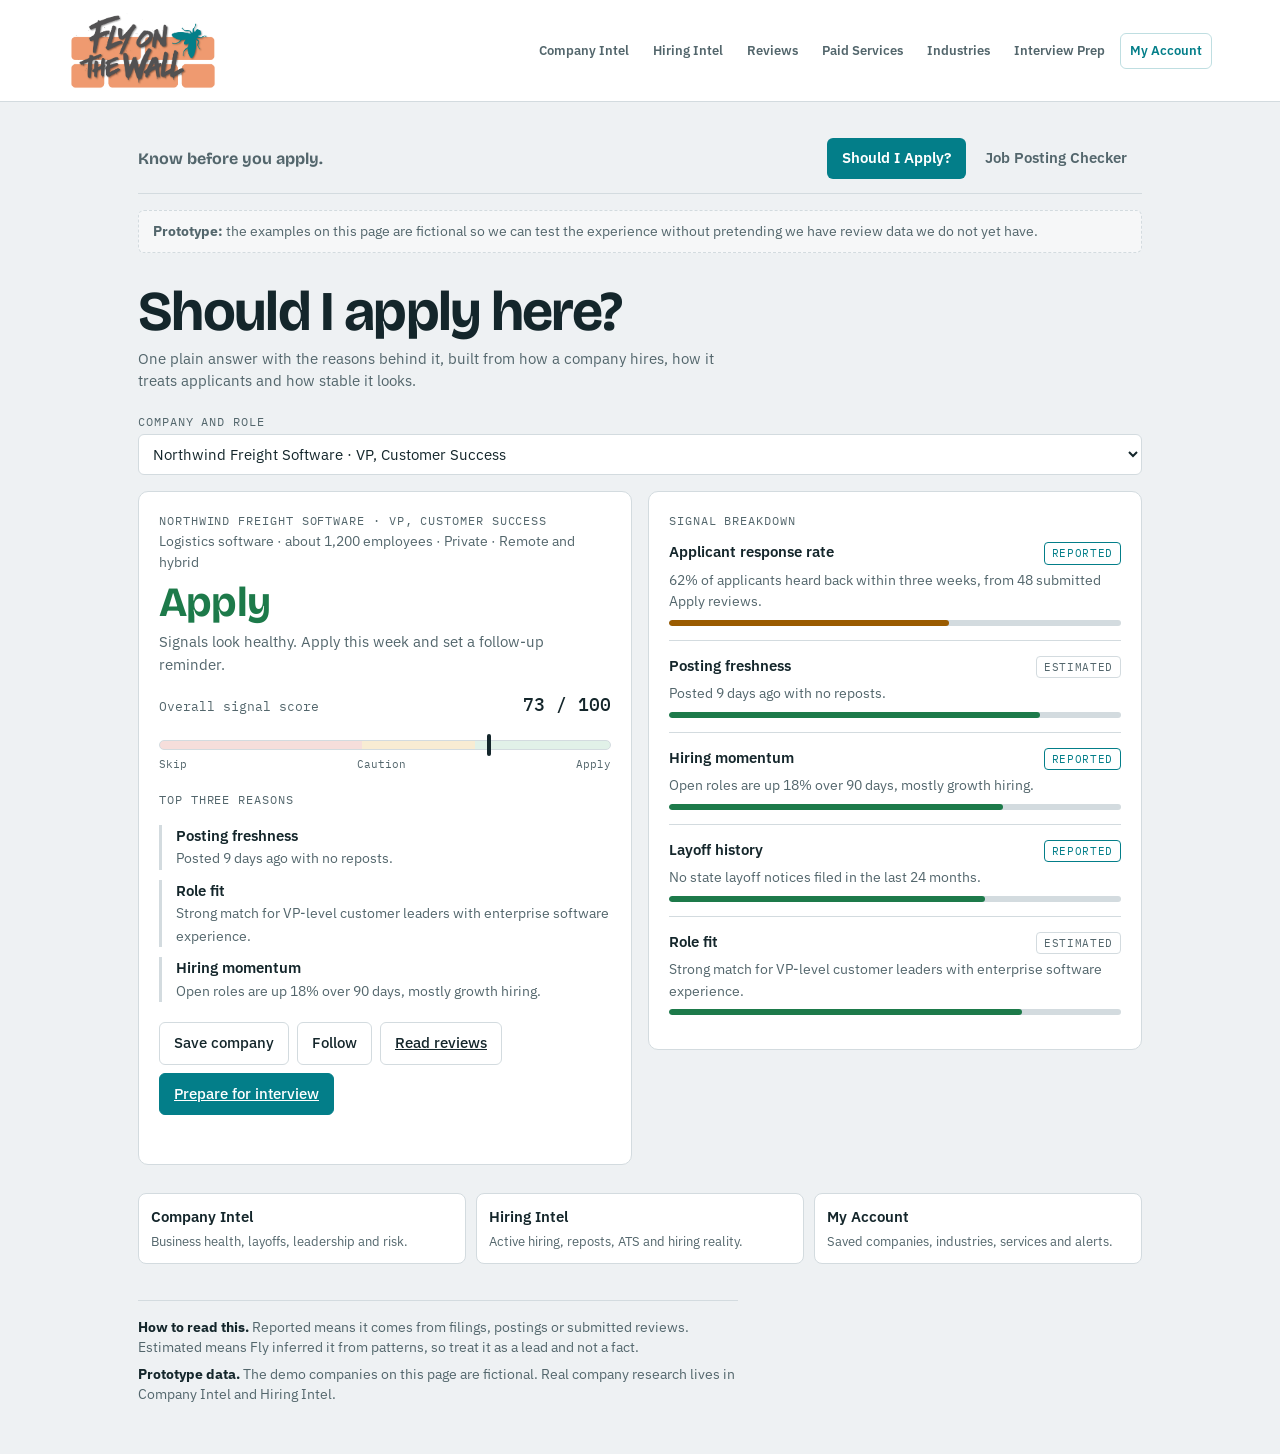
==== index.html @ add9b76e "Rebuild landing page around focused prototype experience" ====
<!doctype html>
<html lang="en">
<head>
<meta charset="utf-8">
<meta name="viewport" content="width=device-width,initial-scale=1,viewport-fit=cover">
<title>Fly on the Wall</title>
<link rel="preconnect" href="https://fonts.googleapis.com">
<link rel="preconnect" href="https://fonts.gstatic.com" crossorigin>
<link rel="stylesheet" href="https://fonts.googleapis.com/css2?family=Bricolage+Grotesque:opsz,wght@12..96,600;12..96,700&family=IBM+Plex+Sans:wght@400;500;600&family=IBM+Plex+Mono:wght@400;500&display=swap">
<style>
:root{
 --bg:#eef1f3;--surface:#fff;--ink:#14262b;--muted:#53666c;--line:#d3dbdf;
 --accent:#037E89;--accent-ink:#fff;--orange:#EE9A70;
 --good:#1d7a4a;--warn:#9a5b00;--bad:#b3392f;
 --good-bg:#e1f1e8;--warn-bg:#f8ecd3;--bad-bg:#f6dedb;
 --font-display:"Bricolage Grotesque","Helvetica Neue",Arial,sans-serif;
 --font-body:"IBM Plex Sans",system-ui,-apple-system,"Segoe UI",sans-serif;
 --font-mono:"IBM Plex Mono",ui-monospace,"SFMono-Regular",Menlo,monospace;
}
*{box-sizing:border-box}
body{margin:0;background:var(--bg);color:var(--ink);font-family:var(--font-body);font-size:15px;line-height:1.5}
img{max-width:100%}
.wrap{max-width:1040px;margin:auto;padding:16px 18px 50px}
.site-top{background:#fff;border-bottom:1px solid var(--line)}
.site-top-inner{max-width:1180px;margin:auto;padding:10px 18px;display:flex;align-items:center;gap:18px}
.logo{display:block;width:150px;min-width:120px}
.logo img{display:block;width:100%;height:auto}
.product-nav{display:flex;gap:6px;flex-wrap:wrap;align-items:center;margin-left:auto}
.product-nav a{color:var(--muted);text-decoration:none;font-size:.83rem;font-weight:600;padding:7px 9px;border-radius:6px}
.product-nav a:hover{background:#f2f7f7;color:var(--accent)}
.product-nav a.account{color:var(--accent);border:1px solid rgba(3,126,137,.25)}
.tool-head{display:flex;flex-wrap:wrap;align-items:center;justify-content:space-between;gap:12px 24px;padding:20px 0 14px;border-bottom:1px solid var(--line)}
.tool-title{font-family:var(--font-display);font-size:1rem;color:var(--muted);font-weight:700}
nav.tabs{display:flex;gap:4px;flex-wrap:wrap}
nav.tabs button{font:inherit;font-weight:600;color:var(--muted);background:transparent;border:1px solid transparent;padding:8px 14px;border-radius:6px;cursor:pointer}
nav.tabs button[aria-selected="true"]{color:#fff;background:var(--accent)}
nav.tabs button:hover:not([aria-selected="true"]){border-color:var(--line);color:var(--ink)}
.notice{margin:16px 0 0;padding:10px 14px;border:1px dashed var(--line);border-radius:6px;color:var(--muted);font-size:.875rem;background:rgba(255,255,255,.45)}
h1,h2,h3{font-family:var(--font-display)}
h1{font-size:clamp(2rem,5vw,3.5rem);line-height:1.02;letter-spacing:-.03em;margin:30px 0 8px}
h2{font-size:1.5rem;line-height:1.2;letter-spacing:-.01em;margin:28px 0 4px}
.lede{color:var(--muted);margin:0 0 20px;max-width:68ch}
.label{font-family:var(--font-mono);font-size:.72rem;text-transform:uppercase;letter-spacing:.08em;color:var(--muted)}
.grid{display:grid;grid-template-columns:repeat(auto-fit,minmax(min(100%,320px),1fr));gap:16px;align-items:start}
.card{background:var(--surface);border:1px solid var(--line);border-radius:10px;padding:20px}
.controls{display:flex;flex-wrap:wrap;gap:12px 16px;align-items:end;margin-bottom:16px}
.field{display:flex;flex-direction:column;gap:4px;min-width:0}.field.grow{flex:1 1 260px}
select,input[type="text"],input[type="number"],textarea{font:inherit;color:var(--ink);background:#fff;border:1px solid var(--line);border-radius:6px;padding:9px 10px;width:100%}
textarea{min-height:220px;resize:vertical;line-height:1.45}
.company-meta{color:var(--muted);font-size:.875rem;margin:2px 0 0}
.verdict-word{font-family:var(--font-display);font-weight:700;font-size:clamp(1.9rem,6vw,2.6rem);line-height:1.05;letter-spacing:-.02em;margin:8px 0 6px}
.verdict-card[data-v="apply"] .verdict-word{color:var(--good)}
.verdict-card[data-v="caution"] .verdict-word{color:var(--warn)}
.verdict-card[data-v="skip"] .verdict-word{color:var(--bad)}
.verdict-sub{margin:0 0 16px;color:var(--muted)}
.meter{position:relative;height:10px;border-radius:5px;background:linear-gradient(to right,var(--bad-bg) 0 45%,var(--warn-bg) 45% 70%,var(--good-bg) 70% 100%);border:1px solid var(--line);margin:22px 0 6px}
.meter .pin{position:absolute;top:-7px;width:4px;height:22px;margin-left:-2px;border-radius:2px;background:var(--ink)}
.meter-scale{display:flex;justify-content:space-between;font-family:var(--font-mono);font-size:.7rem;color:var(--muted)}
.score-line{display:flex;justify-content:space-between;align-items:baseline;gap:8px;font-family:var(--font-mono);font-size:.8rem;color:var(--muted)}
.score-line strong{font-size:1.1rem;color:var(--ink);font-weight:500}
ol.reasons,ul.plain{list-style:none;padding:0;margin:16px 0 0;display:flex;flex-direction:column;gap:10px}
ol.reasons li,ul.plain li{padding-left:14px;border-left:3px solid var(--line)}
ol.reasons li b,ul.plain li b{display:block;font-weight:600}
ol.reasons li span,ul.plain li span{color:var(--muted);font-size:.9rem}
ul.plain li[data-k="good"]{border-left-color:var(--good)}
ul.plain li[data-k="watch"]{border-left-color:var(--warn)}
ul.plain li[data-k="flag"]{border-left-color:var(--bad)}
.actions{display:flex;flex-wrap:wrap;gap:8px;margin-top:20px}
.btn{font:inherit;font-weight:500;padding:9px 14px;border-radius:6px;border:1px solid var(--line);background:#fff;color:var(--ink);cursor:pointer}
.btn:hover{border-color:var(--accent)}.btn[aria-pressed="true"],.btn.primary{background:var(--accent);color:#fff;border-color:var(--accent)}
.status{min-height:1.4em;margin:10px 0 0;font-size:.85rem;color:var(--muted)}
.signal{padding:14px 0;border-top:1px solid var(--line)}.signal:first-of-type{border-top:0;padding-top:0}
.signal-head{display:flex;justify-content:space-between;gap:12px;align-items:baseline;flex-wrap:wrap}.signal-head b{font-weight:600}
.tag{font-family:var(--font-mono);font-size:.68rem;letter-spacing:.06em;text-transform:uppercase;padding:2px 7px;border-radius:4px;border:1px solid var(--line);color:var(--muted);white-space:nowrap}.tag.rep{color:var(--accent);border-color:var(--accent)}
.signal p{margin:4px 0 8px;color:var(--muted);font-size:.9rem}
.bar{height:6px;border-radius:3px;background:var(--line);overflow:hidden}.bar i{display:block;height:100%;border-radius:3px;background:var(--accent)}.bar i[data-t="good"]{background:var(--good)}.bar i[data-t="warn"]{background:var(--warn)}.bar i[data-t="bad"]{background:var(--bad)}
.pill{display:inline-block;font-family:var(--font-mono);font-size:.78rem;padding:3px 10px;border-radius:999px;font-weight:500}.pill[data-t="good"]{background:var(--good-bg);color:var(--good)}.pill[data-t="warn"]{background:var(--warn-bg);color:var(--warn)}.pill[data-t="bad"]{background:var(--bad-bg);color:var(--bad)}
.kv{display:grid;grid-template-columns:auto 1fr;gap:6px 14px;margin:14px 0 0;font-size:.9rem}.kv dt{color:var(--muted)}.kv dd{margin:0;overflow-wrap:anywhere}
.sample-row{display:flex;flex-wrap:wrap;gap:8px;align-items:center;margin:4px 0 12px}
.method{margin-top:36px;padding-top:16px;border-top:1px solid var(--line);color:var(--muted);font-size:.85rem;display:grid;gap:6px;max-width:75ch}.method b{color:var(--ink)}
.quick-links{display:grid;grid-template-columns:repeat(3,1fr);gap:10px;margin-top:28px}
.quick-links a{background:#fff;border:1px solid var(--line);border-radius:8px;padding:12px;text-decoration:none;color:var(--ink);font-weight:600}
.quick-links span{display:block;color:var(--muted);font-weight:400;font-size:.84rem;margin-top:2px}
[hidden]{display:none!important}
@media(max-width:780px){.site-top-inner{align-items:flex-start}.product-nav{display:none}.logo{width:135px}.quick-links{grid-template-columns:1fr}.wrap{padding-inline:14px}}
</style>
</head>
<body>
<header class="site-top">
  <div class="site-top-inner">
    <a class="logo" href="index.html"><img src="assets/fly-on-the-wall-logo-final.png" alt="Fly on the Wall"></a>
    <nav class="product-nav" aria-label="Product navigation">
      <a href="company-intelligence.html">Company Intel</a>
      <a href="job-intelligence.html">Hiring Intel</a>
      <a href="reviews.html">Reviews</a>
      <a href="tools.html">Paid Services</a>
      <a href="industries.html">Industries</a>
      <a href="interview-prep.html">Interview Prep</a>
      <a class="account" href="account.html">My Account</a>
    </nav>
  </div>
</header>

<div class="wrap">
  <div class="tool-head">
    <div class="tool-title">Know before you apply.</div>
    <nav class="tabs" role="tablist" aria-label="Tools">
      <button role="tab" id="tab-verdict" aria-selected="true" aria-controls="panel-verdict">Should I Apply?</button>
      <button role="tab" id="tab-checker" aria-selected="false" aria-controls="panel-checker">Job Posting Checker</button>
    </nav>
  </div>

  <p class="notice"><strong>Prototype:</strong> the examples on this page are fictional so we can test the experience without pretending we have review data we do not yet have.</p>

  <section id="panel-verdict" role="tabpanel" aria-labelledby="tab-verdict">
    <h1>Should I apply here?</h1>
    <p class="lede">One plain answer with the reasons behind it, built from how a company hires, how it treats applicants and how stable it looks.</p>
    <div class="controls">
      <div class="field grow">
        <label class="label" for="company">Company and role</label>
        <select id="company"></select>
      </div>
    </div>
    <div class="grid">
      <div class="card verdict-card" id="verdict-card" data-v="apply">
        <div class="label" id="co-label">Verdict</div>
        <p class="company-meta" id="co-meta"></p>
        <div class="verdict-word" id="v-word"></div>
        <p class="verdict-sub" id="v-sub"></p>
        <div class="score-line"><span>Overall signal score</span><strong id="v-score"></strong></div>
        <div class="meter" aria-hidden="true"><div class="pin" id="v-pin"></div></div>
        <div class="meter-scale" aria-hidden="true"><span>Skip</span><span>Caution</span><span>Apply</span></div>
        <div class="label" style="margin-top:18px">Top three reasons</div>
        <ol class="reasons" id="v-reasons"></ol>
        <div class="actions">
          <button class="btn" id="save-co" aria-pressed="false">Save company</button>
          <button class="btn" id="follow-co" aria-pressed="false">Follow</button>
          <a class="btn" href="reviews.html">Read reviews</a>
          <a class="btn primary" href="interview-prep.html">Prepare for interview</a>
        </div>
        <p class="status" id="v-status" role="status" aria-live="polite"></p>
      </div>
      <div class="card">
        <div class="label">Signal breakdown</div>
        <div id="signals" style="margin-top:12px"></div>
      </div>
    </div>
  </section>

  <section id="panel-checker" role="tabpanel" aria-labelledby="tab-checker" hidden>
    <h1>Is this job posting real?</h1>
    <p class="lede">Paste a posting and add what you know about its history. The checker looks for ghost-job patterns, missing pay, vague wording and which applicant tracking system it likely uses.</p>
    <div class="grid">
      <div class="card">
        <div class="sample-row">
          <span class="label">Try a sample</span>
          <button class="btn" data-sample="clear">Clear posting</button>
          <button class="btn" data-sample="vague">Vague posting</button>
          <button class="btn" data-sample="pipeline">Pipeline posting</button>
        </div>
        <div class="field" style="margin-bottom:12px">
          <label class="label" for="link">Posting link (optional)</label>
          <input type="text" id="link" placeholder="https://boards.greenhouse.io/example/jobs/123">
        </div>
        <div class="field" style="margin-bottom:12px">
          <label class="label" for="jd">Job description</label>
          <textarea id="jd"></textarea>
        </div>
        <div class="controls" style="margin-bottom:0">
          <div class="field" style="width:130px">
            <label class="label" for="days">Days posted</label>
            <input type="number" id="days" min="0" max="999" value="0">
          </div>
          <div class="field" style="width:130px">
            <label class="label" for="reposts">Times reposted</label>
            <input type="number" id="reposts" min="0" max="20" value="0">
          </div>
          <button class="btn primary" id="run-check">Check posting</button>
        </div>
      </div>
      <div class="card" id="result-card">
        <div class="label">Result</div>
        <div id="result"></div>
      </div>
    </div>
  </section>

  <div class="quick-links">
    <a href="company-intelligence.html">Company Intel<span>Business health, layoffs, leadership and risk.</span></a>
    <a href="job-intelligence.html">Hiring Intel<span>Active hiring, reposts, ATS and hiring reality.</span></a>
    <a href="account.html">My Account<span>Saved companies, industries, services and alerts.</span></a>
  </div>

  <div class="method">
    <div><b>How to read this.</b> Reported means it comes from filings, postings or submitted reviews. Estimated means Fly inferred it from patterns, so treat it as a lead and not a fact.</div>
    <div><b>Prototype data.</b> The demo companies on this page are fictional. Real company research lives in Company Intel and Hiring Intel.</div>
  </div>
</div>

<script>
(function(){
"use strict";
var $=function(id){return document.getElementById(id)};
var tabs={verdict:$("tab-verdict"),checker:$("tab-checker")};
var panels={verdict:$("panel-verdict"),checker:$("panel-checker")};
function showTab(name){Object.keys(tabs).forEach(function(k){tabs[k].setAttribute("aria-selected",k===name?"true":"false");panels[k].hidden=k!==name})}
tabs.verdict.addEventListener("click",function(){showTab("verdict")});
tabs.checker.addEventListener("click",function(){showTab("checker")});

var WEIGHTS={resp:.25,fresh:.25,vel:.15,lay:.20,fit:.15};
var LABELS={resp:"Applicant response rate",fresh:"Posting freshness",vel:"Hiring momentum",lay:"Layoff history",fit:"Role fit"};
var COMPANIES=[
{id:"northwind",name:"Northwind Freight Software",role:"VP, Customer Success",meta:"Logistics software · about 1,200 employees · Private · Remote and hybrid",signals:{
resp:{s:62,kind:"Reported",text:"62% of applicants heard back within three weeks, from 48 submitted Apply reviews."},
fresh:{s:82,kind:"Estimated",text:"Posted 9 days ago with no reposts."},
vel:{s:74,kind:"Reported",text:"Open roles are up 18% over 90 days, mostly growth hiring."},
lay:{s:70,kind:"Reported",text:"No state layoff notices filed in the last 24 months."},
fit:{s:78,kind:"Estimated",text:"Strong match for VP-level customer leaders with enterprise software experience."}}},
{id:"brightline",name:"Brightline Care Systems",role:"Director, Customer Experience",meta:"Healthcare technology · about 640 employees · Private · Hybrid",signals:{
resp:{s:45,kind:"Reported",text:"45% of applicants heard back, but most replies took over five weeks (21 reviews)."},
fresh:{s:48,kind:"Estimated",text:"Posted 61 days ago and reposted twice."},
vel:{s:45,kind:"Reported",text:"Open roles are flat. 7 of 9 open roles repeat titles filled in the past year."},
lay:{s:40,kind:"Reported",text:"One reduction affecting about 11% of staff was filed five months ago."},
fit:{s:70,kind:"Estimated",text:"Good match on customer experience scope, thinner on healthcare compliance experience."}}},
{id:"cobalt",name:"Cobalt Ledger",role:"VP, Customer Success",meta:"Financial software · about 300 employees · Private · On-site",signals:{
resp:{s:12,kind:"Reported",text:"12% of applicants heard back, and 9 of 14 reviewers report no reply at all."},
fresh:{s:15,kind:"Estimated",text:"Posted 140 days ago and reposted six times."},
vel:{s:22,kind:"Reported",text:"Open roles are down 30% over 90 days, with two hiring freezes mentioned in reviews."},
lay:{s:18,kind:"Reported",text:"Two layoff rounds filed within the last 12 months."},
fit:{s:60,kind:"Estimated",text:"Title and scope match, but the posting requires on-site work in a single office."}}}
];
function tone(s){return s>=70?"good":s>=45?"warn":"bad"}
function score(c){var t=0;Object.keys(WEIGHTS).forEach(function(k){t+=c.signals[k].s*WEIGHTS[k]});return Math.round(t)}
function verdictFor(n){return n>=70?"apply":n>=45?"caution":"skip"}
var VTEXT={apply:["Apply","Signals look healthy. Apply this week and set a follow-up reminder."],caution:["Apply with caution","Signals are mixed. Apply, but keep your search moving elsewhere."],skip:["Skip","Several warning signs. Spend your time on stronger leads."]};
var sel=$("company");
COMPANIES.forEach(function(c){var o=document.createElement("option");o.value=c.id;o.textContent=c.name+" · "+c.role;sel.appendChild(o)});
function el(tag,cls,text){var n=document.createElement(tag);if(cls)n.className=cls;if(text!=null)n.textContent=text;return n}
function renderCompany(id){
 var c=COMPANIES.filter(function(x){return x.id===id})[0],n=score(c),v=verdictFor(n);
 $("verdict-card").setAttribute("data-v",v);$("co-label").textContent=c.name+" · "+c.role;$("co-meta").textContent=c.meta;
 $("v-word").textContent=VTEXT[v][0];$("v-sub").textContent=VTEXT[v][1];$("v-score").textContent=n+" / 100";$("v-pin").style.left=Math.max(1,Math.min(99,n))+"%";
 var keys=Object.keys(c.signals),ordered=keys.slice().sort(function(a,b){return v==="apply"?c.signals[b].s-c.signals[a].s:c.signals[a].s-c.signals[b].s}).slice(0,3);
 var ol=$("v-reasons");ol.textContent="";
 ordered.forEach(function(k){var li=el("li");li.appendChild(el("b",null,LABELS[k]));li.appendChild(el("span",null,c.signals[k].text));ol.appendChild(li)});
 var box=$("signals");box.textContent="";
 keys.forEach(function(k){var s=c.signals[k],row=el("div","signal"),head=el("div","signal-head");head.appendChild(el("b",null,LABELS[k]));head.appendChild(el("span","tag "+(s.kind==="Reported"?"rep":""),s.kind));row.appendChild(head);row.appendChild(el("p",null,s.text));var bar=el("div","bar"),i=el("i");i.setAttribute("data-t",tone(s.s));i.style.width=s.s+"%";bar.appendChild(i);row.appendChild(bar);box.appendChild(row)});
 $("save-co").setAttribute("aria-pressed","false");$("follow-co").setAttribute("aria-pressed","false");$("v-status").textContent="";
}
sel.addEventListener("change",function(){renderCompany(sel.value)});
function toggle(btn,onMsg,offMsg){btn.addEventListener("click",function(){var on=btn.getAttribute("aria-pressed")!=="true";btn.setAttribute("aria-pressed",on?"true":"false");$("v-status").textContent=on?onMsg:offMsg})}
toggle($("save-co"),"Saved to My Account for this session.","Removed from saved companies.");
toggle($("follow-co"),"Following. In the full product, alerts would appear in My Account.","Unfollowed.");
renderCompany(COMPANIES[0].id);

var SAMPLES={
clear:{link:"https://boards.greenhouse.io/northwind/jobs/4021",days:9,reposts:0,text:"VP, Customer Success\nNorthwind Freight Software, remote within the United States\n\nYou will lead a team of 22 across onboarding, support and account management for our enterprise customers, owning net revenue retention and renewal forecasting.\n\nBase salary range: $210,000 to $245,000, plus bonus and equity.\n\nRequirements: 12+ years in customer success, 6+ years leading managers, experience with Salesforce and Gainsight, and a record of improving retention in B2B software.\n\nInterview process: recruiter call, hiring manager conversation, a 60 minute case discussion with the CRO, and a panel with product and finance. We aim to decide within three weeks of your first call."},
vague:{link:"https://jobs.lever.co/brightline/9f21",days:61,reposts:2,text:"Director, Customer Experience\n\nWe are a fast-paced company looking for a rockstar who can wear many hats. You will help our customers succeed and other duties as assigned.\n\nCompetitive salary and great benefits.\n\nRequirements: strong communication skills and a self-starter attitude."},
pipeline:{link:"https://cobaltledger.wd5.myworkdayjobs.com/careers/job/VP-Customer-Success",days:140,reposts:6,text:"VP, Customer Success\n\nCobalt Ledger is always hiring great people. Apply now to join our talent community and be considered for future opportunities as they open on an ongoing basis. We keep a pool of candidates for roles across the company.\n\nOn-site in a single office five days a week."}
};
var ATS=[["greenhouse.io","Greenhouse"],["lever.co","Lever"],["myworkdayjobs.com","Workday"],["icims.com","iCIMS"],["ashbyhq.com","Ashby"],["smartrecruiters.com","SmartRecruiters"],["taleo.net","Oracle Taleo"],["jobvite.com","Jobvite"],["bamboohr.com","BambooHR"]];
var GHOST=["talent pipeline","talent community","future opportunities","future openings","evergreen","always hiring","ongoing basis","pool of candidates","general application"];
var FLAGS=["rockstar","ninja","wear many hats","fast-paced","other duties as assigned","competitive salary","work hard play hard","thick skin","self-starter"];
function analyze(text,days,reposts,link){
 var lower=text.toLowerCase(),risk=0,items=[];function add(kind,head,body,pts){items.push({k:kind,h:head,b:body});risk+=pts}
 var pay=text.match(/\$\s?\d{2,3}(?:,\d{3})?(?:\s?[kK])?(?:\s?(?:-|to|–)\s?\$?\s?\d{2,3}(?:,\d{3})?(?:\s?[kK])?)?/);
 if(pay)add("good","Pay range listed","Found: "+pay[0].trim()+".",0);else add("watch","No pay range found","The posting does not show a clear pay range.",15);
 if(days>=90)add("flag","Open for "+days+" days","Long-open roles deserve verification before investing heavily.",30);else if(days>=45)add("watch","Open for "+days+" days","Ask whether the role is still actively interviewing.",18);else if(days>=30)add("watch","Open for "+days+" days","Slightly long. Not alarming on its own.",8);else if(days>0)add("good","Posted "+days+" days ago","Recent posting.",0);
 if(reposts>=3)add("flag","Reposted "+reposts+" times","Repeated reposts can signal evergreen, pipeline or difficult-to-fill hiring.",25);else if(reposts>=1)add("watch","Reposted "+reposts+(reposts===1?" time":" times"),"Check whether title or scope changed.",12);
 var ghost=GHOST.filter(function(p){return lower.indexOf(p)!==-1});if(ghost.length)add("flag","Pipeline language","Phrases found: "+ghost.join(", ")+".",Math.min(30,ghost.length*15));
 var flags=FLAGS.filter(function(p){return lower.indexOf(p)!==-1});if(flags.length)add("watch","Vague or loaded wording","Phrases found: "+flags.join(", ")+".",Math.min(12,flags.length*4));
 if(text.trim().length>0&&text.trim().length<400)add("watch","Very short posting","Little detail about scope, team or process.",8);
 var ats="Not detected. Add the posting link to estimate.",l=(link||"").toLowerCase();for(var i=0;i<ATS.length;i++){if(l.indexOf(ATS[i][0])!==-1){ats=ATS[i][1]+" (from the link)";break}}
 var level=risk<20?"Low":risk<45?"Medium":"High";return{risk:Math.min(100,risk),level:level,items:items,ats:ats,pay:pay?pay[0].trim():null}
}
function renderResult(r){
 var box=$("result");box.textContent="";var t=r.level==="Low"?"good":r.level==="Medium"?"warn":"bad",top=el("div");top.style.margin="10px 0 4px";var pill=el("span","pill","Ghost job likelihood: "+r.level);pill.setAttribute("data-t",t);top.appendChild(pill);box.appendChild(top);
 var bar=el("div","bar");bar.style.margin="10px 0 14px";var i=el("i");i.setAttribute("data-t",t);i.style.width=Math.max(4,r.risk)+"%";bar.appendChild(i);box.appendChild(bar);
 var ul=el("ul","plain");r.items.forEach(function(it){var li=el("li");li.setAttribute("data-k",it.k);li.appendChild(el("b",null,it.h));li.appendChild(el("span",null,it.b));ul.appendChild(li)});box.appendChild(ul);
 var dl=el("dl","kv");dl.appendChild(el("dt",null,"Pay range"));dl.appendChild(el("dd",null,r.pay||"Not listed"));dl.appendChild(el("dt",null,"Likely ATS"));dl.appendChild(el("dd",null,r.ats));box.appendChild(dl);
 var act=el("div","actions"),save=el("button","btn","Save job"),track=el("button","btn primary","Add to tracker"),st=el("p","status");save.setAttribute("aria-pressed","false");
 save.addEventListener("click",function(){var on=save.getAttribute("aria-pressed")!=="true";save.setAttribute("aria-pressed",on?"true":"false");st.textContent=on?"Saved for this session.":"Removed from saved jobs."});
 track.addEventListener("click",function(){st.textContent="Added to the prototype tracker."});
 act.appendChild(save);act.appendChild(track);box.appendChild(act);box.appendChild(st);
}
function run(){renderResult(analyze($("jd").value,parseInt($("days").value,10)||0,parseInt($("reposts").value,10)||0,$("link").value))}
function loadSample(k){var s=SAMPLES[k];$("jd").value=s.text;$("link").value=s.link;$("days").value=s.days;$("reposts").value=s.reposts;run()}
$("run-check").addEventListener("click",run);
Array.prototype.forEach.call(document.querySelectorAll("[data-sample]"),function(b){b.addEventListener("click",function(){loadSample(b.getAttribute("data-sample"))})});
loadSample("vague");
})();
</script>
</body>
</html>
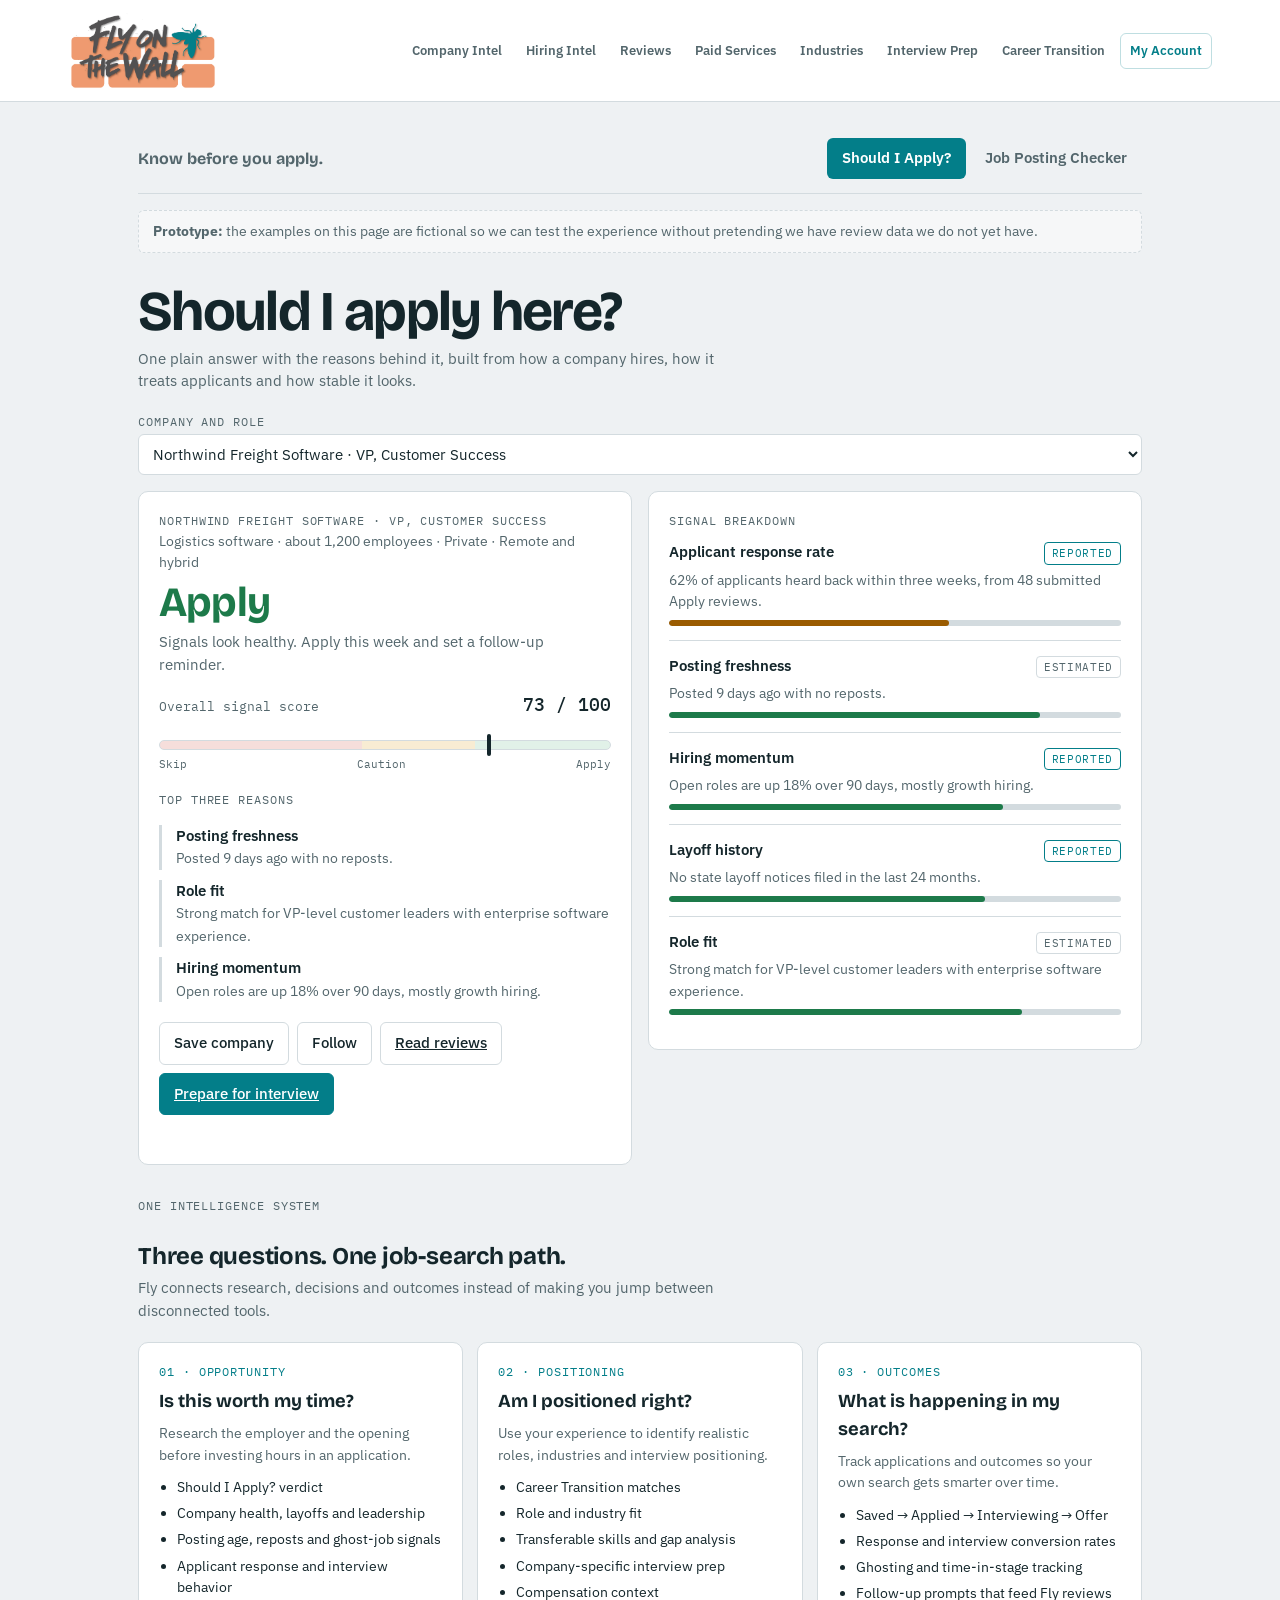
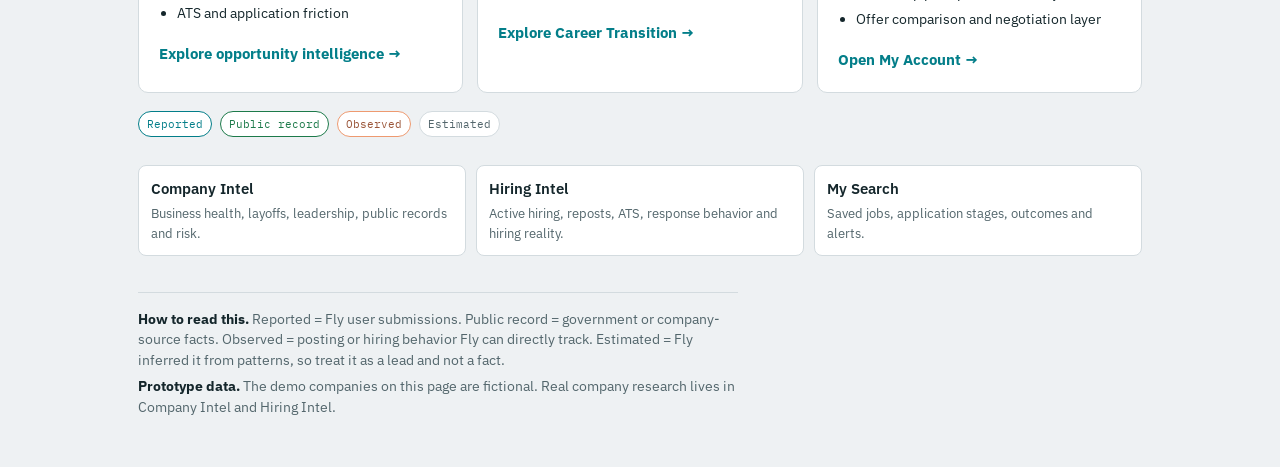
==== commit 4c11770b: "Update homepage around opportunity, positioning, and search outcomes" ====
--- a/index.html
+++ b/index.html
@@ -81,8 +81,25 @@
 .quick-links{display:grid;grid-template-columns:repeat(3,1fr);gap:10px;margin-top:28px}
 .quick-links a{background:#fff;border:1px solid var(--line);border-radius:8px;padding:12px;text-decoration:none;color:var(--ink);font-weight:600}
 .quick-links span{display:block;color:var(--muted);font-weight:400;font-size:.84rem;margin-top:2px}
+.journey{margin-top:32px}
+.journey-head{max-width:760px;margin-bottom:16px}
+.journey-head h2{margin-bottom:6px}
+.journey-grid{display:grid;grid-template-columns:repeat(3,1fr);gap:14px}
+.journey-card{background:#fff;border:1px solid var(--line);border-radius:10px;padding:20px}
+.journey-num{font-family:var(--font-mono);font-size:.72rem;color:var(--accent);text-transform:uppercase;letter-spacing:.08em}
+.journey-card h3{font-size:1.15rem;margin:8px 0 6px}
+.journey-card p{color:var(--muted);font-size:.9rem;margin:0 0 12px}
+.journey-card ul{margin:0;padding-left:18px;color:var(--ink);font-size:.88rem}
+.journey-card li{margin:5px 0}
+.journey-card a{display:inline-block;margin-top:14px;color:var(--accent);font-weight:700;text-decoration:none}
+.source-key{display:flex;flex-wrap:wrap;gap:8px;margin-top:18px}
+.source-key span{font-family:var(--font-mono);font-size:.68rem;padding:4px 8px;border:1px solid var(--line);border-radius:999px;background:#fff}
+.source-key .reported{border-color:var(--accent);color:var(--accent)}
+.source-key .public{border-color:var(--good);color:var(--good)}
+.source-key .observed{border-color:var(--orange);color:#9a5538}
+.source-key .estimated{color:var(--muted)}
 [hidden]{display:none!important}
-@media(max-width:780px){.site-top-inner{align-items:flex-start}.product-nav{display:none}.logo{width:135px}.quick-links{grid-template-columns:1fr}.wrap{padding-inline:14px}}
+@media(max-width:780px){.site-top-inner{align-items:flex-start}.product-nav{display:none}.logo{width:135px}.quick-links,.journey-grid{grid-template-columns:1fr}.wrap{padding-inline:14px}}
 </style>
 </head>
 <body>
@@ -96,6 +113,7 @@
       <a href="tools.html">Paid Services</a>
       <a href="industries.html">Industries</a>
       <a href="interview-prep.html">Interview Prep</a>
+      <a href="career-transition.html">Career Transition</a>
       <a class="account" href="account.html">My Account</a>
     </nav>
   </div>
@@ -185,14 +203,69 @@
     </div>
   </section>
 
+  <section class="journey" aria-labelledby="journey-title">
+    <div class="journey-head">
+      <div class="label">One intelligence system</div>
+      <h2 id="journey-title">Three questions. One job-search path.</h2>
+      <p class="lede">Fly connects research, decisions and outcomes instead of making you jump between disconnected tools.</p>
+    </div>
+    <div class="journey-grid">
+      <article class="journey-card">
+        <div class="journey-num">01 · Opportunity</div>
+        <h3>Is this worth my time?</h3>
+        <p>Research the employer and the opening before investing hours in an application.</p>
+        <ul>
+          <li>Should I Apply? verdict</li>
+          <li>Company health, layoffs and leadership</li>
+          <li>Posting age, reposts and ghost-job signals</li>
+          <li>Applicant response and interview behavior</li>
+          <li>ATS and application friction</li>
+        </ul>
+        <a href="company-intelligence.html">Explore opportunity intelligence →</a>
+      </article>
+      <article class="journey-card">
+        <div class="journey-num">02 · Positioning</div>
+        <h3>Am I positioned right?</h3>
+        <p>Use your experience to identify realistic roles, industries and interview positioning.</p>
+        <ul>
+          <li>Career Transition matches</li>
+          <li>Role and industry fit</li>
+          <li>Transferable skills and gap analysis</li>
+          <li>Company-specific interview prep</li>
+          <li>Compensation context</li>
+        </ul>
+        <a href="career-transition.html">Explore Career Transition →</a>
+      </article>
+      <article class="journey-card">
+        <div class="journey-num">03 · Outcomes</div>
+        <h3>What is happening in my search?</h3>
+        <p>Track applications and outcomes so your own search gets smarter over time.</p>
+        <ul>
+          <li>Saved → Applied → Interviewing → Offer</li>
+          <li>Response and interview conversion rates</li>
+          <li>Ghosting and time-in-stage tracking</li>
+          <li>Follow-up prompts that feed Fly reviews</li>
+          <li>Offer comparison and negotiation layer</li>
+        </ul>
+        <a href="account.html">Open My Account →</a>
+      </article>
+    </div>
+    <div class="source-key" aria-label="Data confidence labels">
+      <span class="reported">Reported</span>
+      <span class="public">Public record</span>
+      <span class="observed">Observed</span>
+      <span class="estimated">Estimated</span>
+    </div>
+  </section>
+
   <div class="quick-links">
-    <a href="company-intelligence.html">Company Intel<span>Business health, layoffs, leadership and risk.</span></a>
-    <a href="job-intelligence.html">Hiring Intel<span>Active hiring, reposts, ATS and hiring reality.</span></a>
-    <a href="account.html">My Account<span>Saved companies, industries, services and alerts.</span></a>
+    <a href="company-intelligence.html">Company Intel<span>Business health, layoffs, leadership, public records and risk.</span></a>
+    <a href="job-intelligence.html">Hiring Intel<span>Active hiring, reposts, ATS, response behavior and hiring reality.</span></a>
+    <a href="account.html">My Search<span>Saved jobs, application stages, outcomes and alerts.</span></a>
   </div>
 
   <div class="method">
-    <div><b>How to read this.</b> Reported means it comes from filings, postings or submitted reviews. Estimated means Fly inferred it from patterns, so treat it as a lead and not a fact.</div>
+    <div><b>How to read this.</b> Reported = Fly user submissions. Public record = government or company-source facts. Observed = posting or hiring behavior Fly can directly track. Estimated = Fly inferred it from patterns, so treat it as a lead and not a fact.</div>
     <div><b>Prototype data.</b> The demo companies on this page are fictional. Real company research lives in Company Intel and Hiring Intel.</div>
   </div>
 </div>
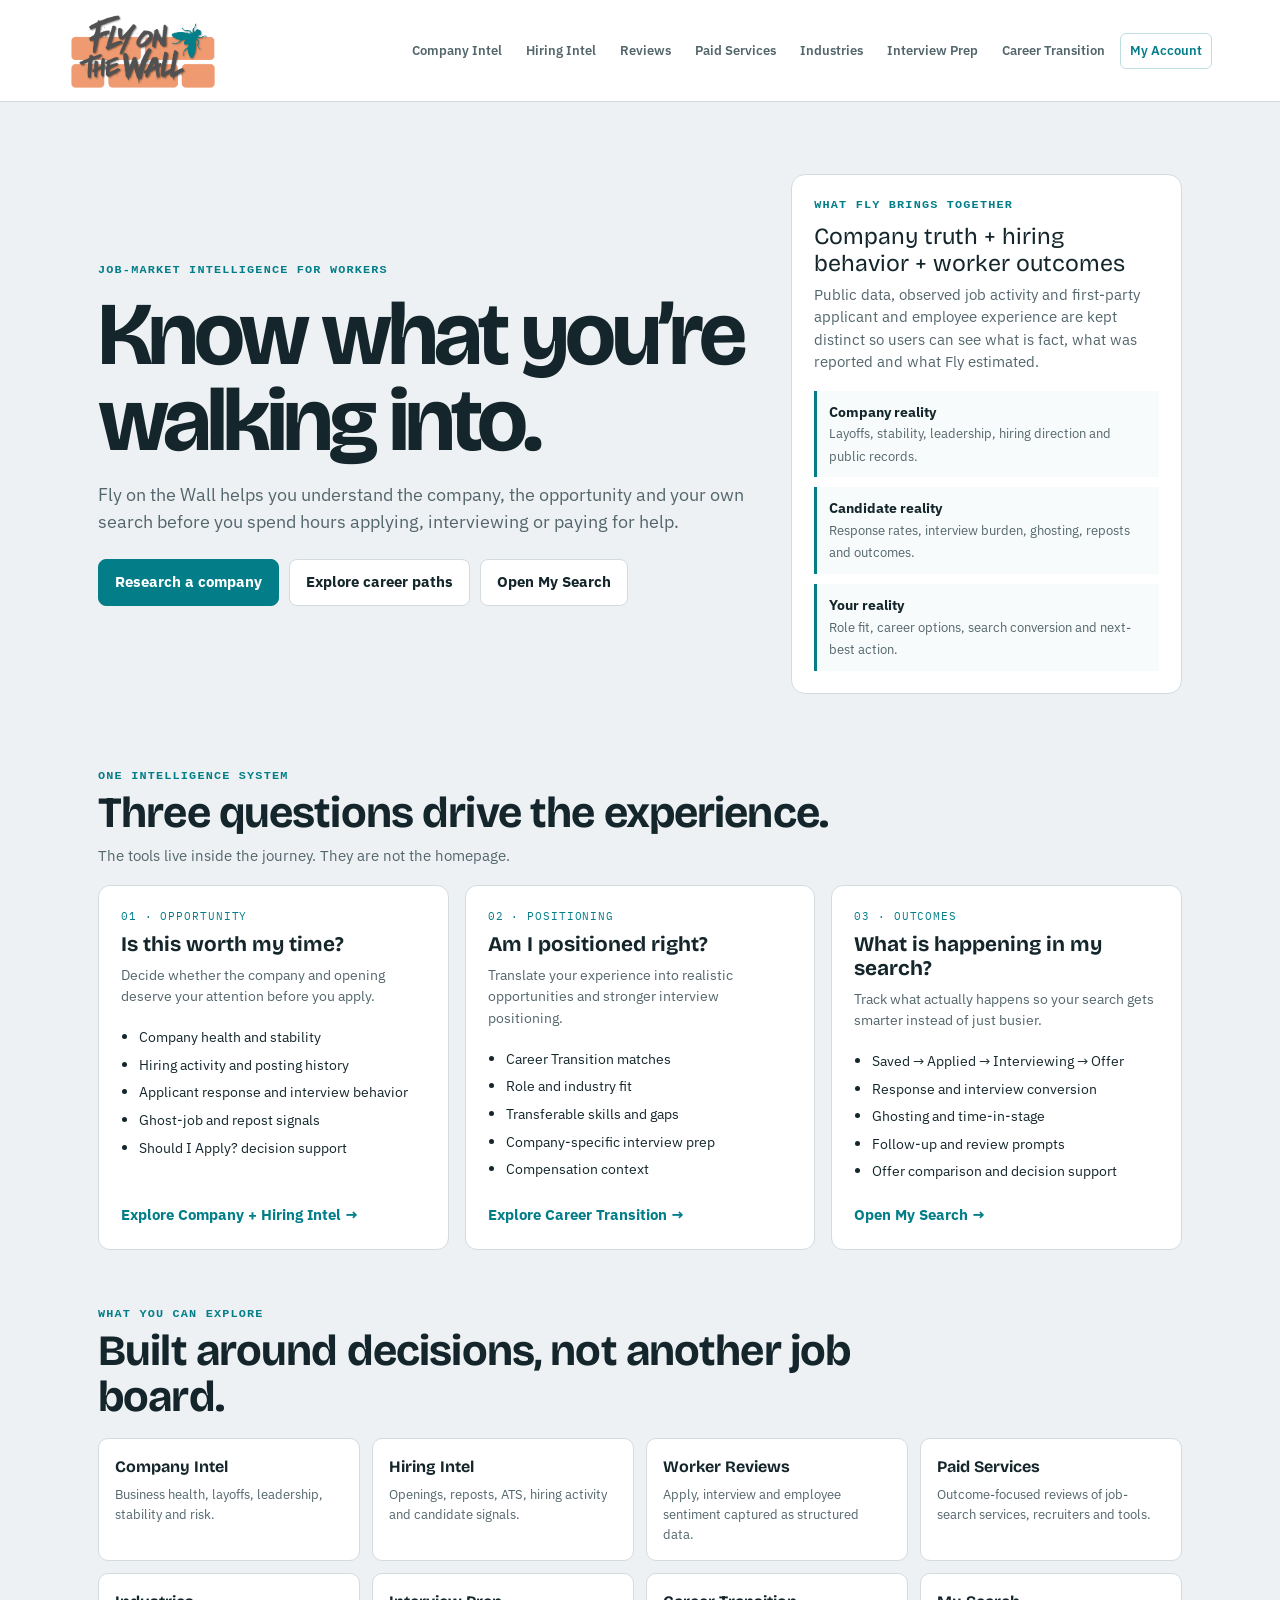
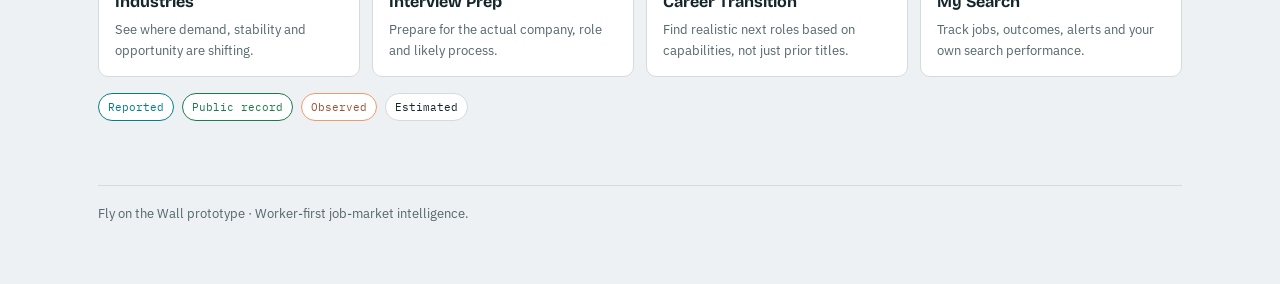
==== commit 6664ed8a: "Replace homepage tool demo with Fly on the Wall product landing page" ====
--- a/index.html
+++ b/index.html
@@ -3,24 +3,22 @@
 <head>
 <meta charset="utf-8">
 <meta name="viewport" content="width=device-width,initial-scale=1,viewport-fit=cover">
+<meta name="description" content="Fly on the Wall helps job seekers understand companies, openings, career paths and their own search outcomes before wasting time.">
 <title>Fly on the Wall</title>
 <link rel="preconnect" href="https://fonts.googleapis.com">
 <link rel="preconnect" href="https://fonts.gstatic.com" crossorigin>
 <link rel="stylesheet" href="https://fonts.googleapis.com/css2?family=Bricolage+Grotesque:opsz,wght@12..96,600;12..96,700&family=IBM+Plex+Sans:wght@400;500;600&family=IBM+Plex+Mono:wght@400;500&display=swap">
 <style>
 :root{
- --bg:#eef1f3;--surface:#fff;--ink:#14262b;--muted:#53666c;--line:#d3dbdf;
- --accent:#037E89;--accent-ink:#fff;--orange:#EE9A70;
- --good:#1d7a4a;--warn:#9a5b00;--bad:#b3392f;
- --good-bg:#e1f1e8;--warn-bg:#f8ecd3;--bad-bg:#f6dedb;
- --font-display:"Bricolage Grotesque","Helvetica Neue",Arial,sans-serif;
- --font-body:"IBM Plex Sans",system-ui,-apple-system,"Segoe UI",sans-serif;
- --font-mono:"IBM Plex Mono",ui-monospace,"SFMono-Regular",Menlo,monospace;
+  --bg:#eef1f3;--surface:#fff;--ink:#14262b;--muted:#53666c;--line:#d3dbdf;
+  --accent:#037E89;--orange:#EE9A70;--good:#1d7a4a;
+  --font-display:"Bricolage Grotesque","Helvetica Neue",Arial,sans-serif;
+  --font-body:"IBM Plex Sans",system-ui,-apple-system,"Segoe UI",sans-serif;
+  --font-mono:"IBM Plex Mono",ui-monospace,"SFMono-Regular",Menlo,monospace;
 }
 *{box-sizing:border-box}
 body{margin:0;background:var(--bg);color:var(--ink);font-family:var(--font-body);font-size:15px;line-height:1.5}
 img{max-width:100%}
-.wrap{max-width:1040px;margin:auto;padding:16px 18px 50px}
 .site-top{background:#fff;border-bottom:1px solid var(--line)}
 .site-top-inner{max-width:1180px;margin:auto;padding:10px 18px;display:flex;align-items:center;gap:18px}
 .logo{display:block;width:150px;min-width:120px}
@@ -29,77 +27,46 @@
 .product-nav a{color:var(--muted);text-decoration:none;font-size:.83rem;font-weight:600;padding:7px 9px;border-radius:6px}
 .product-nav a:hover{background:#f2f7f7;color:var(--accent)}
 .product-nav a.account{color:var(--accent);border:1px solid rgba(3,126,137,.25)}
-.tool-head{display:flex;flex-wrap:wrap;align-items:center;justify-content:space-between;gap:12px 24px;padding:20px 0 14px;border-bottom:1px solid var(--line)}
-.tool-title{font-family:var(--font-display);font-size:1rem;color:var(--muted);font-weight:700}
-nav.tabs{display:flex;gap:4px;flex-wrap:wrap}
-nav.tabs button{font:inherit;font-weight:600;color:var(--muted);background:transparent;border:1px solid transparent;padding:8px 14px;border-radius:6px;cursor:pointer}
-nav.tabs button[aria-selected="true"]{color:#fff;background:var(--accent)}
-nav.tabs button:hover:not([aria-selected="true"]){border-color:var(--line);color:var(--ink)}
-.notice{margin:16px 0 0;padding:10px 14px;border:1px dashed var(--line);border-radius:6px;color:var(--muted);font-size:.875rem;background:rgba(255,255,255,.45)}
+.wrap{max-width:1120px;margin:auto;padding:0 18px 60px}
+.hero{padding:72px 0 46px;display:grid;grid-template-columns:1.25fr .75fr;gap:42px;align-items:center}
+.eyebrow{font-family:var(--font-mono);font-size:.74rem;text-transform:uppercase;letter-spacing:.1em;color:var(--accent);font-weight:600}
 h1,h2,h3{font-family:var(--font-display)}
-h1{font-size:clamp(2rem,5vw,3.5rem);line-height:1.02;letter-spacing:-.03em;margin:30px 0 8px}
-h2{font-size:1.5rem;line-height:1.2;letter-spacing:-.01em;margin:28px 0 4px}
-.lede{color:var(--muted);margin:0 0 20px;max-width:68ch}
-.label{font-family:var(--font-mono);font-size:.72rem;text-transform:uppercase;letter-spacing:.08em;color:var(--muted)}
-.grid{display:grid;grid-template-columns:repeat(auto-fit,minmax(min(100%,320px),1fr));gap:16px;align-items:start}
-.card{background:var(--surface);border:1px solid var(--line);border-radius:10px;padding:20px}
-.controls{display:flex;flex-wrap:wrap;gap:12px 16px;align-items:end;margin-bottom:16px}
-.field{display:flex;flex-direction:column;gap:4px;min-width:0}.field.grow{flex:1 1 260px}
-select,input[type="text"],input[type="number"],textarea{font:inherit;color:var(--ink);background:#fff;border:1px solid var(--line);border-radius:6px;padding:9px 10px;width:100%}
-textarea{min-height:220px;resize:vertical;line-height:1.45}
-.company-meta{color:var(--muted);font-size:.875rem;margin:2px 0 0}
-.verdict-word{font-family:var(--font-display);font-weight:700;font-size:clamp(1.9rem,6vw,2.6rem);line-height:1.05;letter-spacing:-.02em;margin:8px 0 6px}
-.verdict-card[data-v="apply"] .verdict-word{color:var(--good)}
-.verdict-card[data-v="caution"] .verdict-word{color:var(--warn)}
-.verdict-card[data-v="skip"] .verdict-word{color:var(--bad)}
-.verdict-sub{margin:0 0 16px;color:var(--muted)}
-.meter{position:relative;height:10px;border-radius:5px;background:linear-gradient(to right,var(--bad-bg) 0 45%,var(--warn-bg) 45% 70%,var(--good-bg) 70% 100%);border:1px solid var(--line);margin:22px 0 6px}
-.meter .pin{position:absolute;top:-7px;width:4px;height:22px;margin-left:-2px;border-radius:2px;background:var(--ink)}
-.meter-scale{display:flex;justify-content:space-between;font-family:var(--font-mono);font-size:.7rem;color:var(--muted)}
-.score-line{display:flex;justify-content:space-between;align-items:baseline;gap:8px;font-family:var(--font-mono);font-size:.8rem;color:var(--muted)}
-.score-line strong{font-size:1.1rem;color:var(--ink);font-weight:500}
-ol.reasons,ul.plain{list-style:none;padding:0;margin:16px 0 0;display:flex;flex-direction:column;gap:10px}
-ol.reasons li,ul.plain li{padding-left:14px;border-left:3px solid var(--line)}
-ol.reasons li b,ul.plain li b{display:block;font-weight:600}
-ol.reasons li span,ul.plain li span{color:var(--muted);font-size:.9rem}
-ul.plain li[data-k="good"]{border-left-color:var(--good)}
-ul.plain li[data-k="watch"]{border-left-color:var(--warn)}
-ul.plain li[data-k="flag"]{border-left-color:var(--bad)}
-.actions{display:flex;flex-wrap:wrap;gap:8px;margin-top:20px}
-.btn{font:inherit;font-weight:500;padding:9px 14px;border-radius:6px;border:1px solid var(--line);background:#fff;color:var(--ink);cursor:pointer}
-.btn:hover{border-color:var(--accent)}.btn[aria-pressed="true"],.btn.primary{background:var(--accent);color:#fff;border-color:var(--accent)}
-.status{min-height:1.4em;margin:10px 0 0;font-size:.85rem;color:var(--muted)}
-.signal{padding:14px 0;border-top:1px solid var(--line)}.signal:first-of-type{border-top:0;padding-top:0}
-.signal-head{display:flex;justify-content:space-between;gap:12px;align-items:baseline;flex-wrap:wrap}.signal-head b{font-weight:600}
-.tag{font-family:var(--font-mono);font-size:.68rem;letter-spacing:.06em;text-transform:uppercase;padding:2px 7px;border-radius:4px;border:1px solid var(--line);color:var(--muted);white-space:nowrap}.tag.rep{color:var(--accent);border-color:var(--accent)}
-.signal p{margin:4px 0 8px;color:var(--muted);font-size:.9rem}
-.bar{height:6px;border-radius:3px;background:var(--line);overflow:hidden}.bar i{display:block;height:100%;border-radius:3px;background:var(--accent)}.bar i[data-t="good"]{background:var(--good)}.bar i[data-t="warn"]{background:var(--warn)}.bar i[data-t="bad"]{background:var(--bad)}
-.pill{display:inline-block;font-family:var(--font-mono);font-size:.78rem;padding:3px 10px;border-radius:999px;font-weight:500}.pill[data-t="good"]{background:var(--good-bg);color:var(--good)}.pill[data-t="warn"]{background:var(--warn-bg);color:var(--warn)}.pill[data-t="bad"]{background:var(--bad-bg);color:var(--bad)}
-.kv{display:grid;grid-template-columns:auto 1fr;gap:6px 14px;margin:14px 0 0;font-size:.9rem}.kv dt{color:var(--muted)}.kv dd{margin:0;overflow-wrap:anywhere}
-.sample-row{display:flex;flex-wrap:wrap;gap:8px;align-items:center;margin:4px 0 12px}
-.method{margin-top:36px;padding-top:16px;border-top:1px solid var(--line);color:var(--muted);font-size:.85rem;display:grid;gap:6px;max-width:75ch}.method b{color:var(--ink)}
-.quick-links{display:grid;grid-template-columns:repeat(3,1fr);gap:10px;margin-top:28px}
-.quick-links a{background:#fff;border:1px solid var(--line);border-radius:8px;padding:12px;text-decoration:none;color:var(--ink);font-weight:600}
-.quick-links span{display:block;color:var(--muted);font-weight:400;font-size:.84rem;margin-top:2px}
-.journey{margin-top:32px}
-.journey-head{max-width:760px;margin-bottom:16px}
-.journey-head h2{margin-bottom:6px}
-.journey-grid{display:grid;grid-template-columns:repeat(3,1fr);gap:14px}
-.journey-card{background:#fff;border:1px solid var(--line);border-radius:10px;padding:20px}
-.journey-num{font-family:var(--font-mono);font-size:.72rem;color:var(--accent);text-transform:uppercase;letter-spacing:.08em}
-.journey-card h3{font-size:1.15rem;margin:8px 0 6px}
-.journey-card p{color:var(--muted);font-size:.9rem;margin:0 0 12px}
-.journey-card ul{margin:0;padding-left:18px;color:var(--ink);font-size:.88rem}
-.journey-card li{margin:5px 0}
-.journey-card a{display:inline-block;margin-top:14px;color:var(--accent);font-weight:700;text-decoration:none}
-.source-key{display:flex;flex-wrap:wrap;gap:8px;margin-top:18px}
-.source-key span{font-family:var(--font-mono);font-size:.68rem;padding:4px 8px;border:1px solid var(--line);border-radius:999px;background:#fff}
-.source-key .reported{border-color:var(--accent);color:var(--accent)}
-.source-key .public{border-color:var(--good);color:var(--good)}
-.source-key .observed{border-color:var(--orange);color:#9a5538}
-.source-key .estimated{color:var(--muted)}
-[hidden]{display:none!important}
-@media(max-width:780px){.site-top-inner{align-items:flex-start}.product-nav{display:none}.logo{width:135px}.quick-links,.journey-grid{grid-template-columns:1fr}.wrap{padding-inline:14px}}
+h1{font-size:clamp(2.8rem,7vw,5.6rem);line-height:.96;letter-spacing:-.045em;margin:12px 0 18px;max-width:900px}
+.hero p{font-size:1.12rem;color:var(--muted);max-width:700px;margin:0 0 24px}
+.hero-actions{display:flex;gap:10px;flex-wrap:wrap}
+.btn{display:inline-block;text-decoration:none;font-weight:700;border-radius:8px;padding:11px 16px;border:1px solid var(--line);background:#fff;color:var(--ink)}
+.btn.primary{background:var(--accent);border-color:var(--accent);color:#fff}
+.hero-card{background:#fff;border:1px solid var(--line);border-radius:14px;padding:22px}
+.hero-card .big{font-family:var(--font-display);font-size:1.45rem;line-height:1.15;margin:8px 0}
+.hero-card p{font-size:.92rem;margin:0;color:var(--muted)}
+.hero-card .mini{display:grid;gap:10px;margin-top:18px}
+.hero-card .mini div{padding:10px 12px;border-left:3px solid var(--accent);background:#f8fbfb}
+.hero-card .mini b{display:block;font-size:.9rem}
+.hero-card .mini span{font-size:.8rem;color:var(--muted)}
+.section{padding:28px 0}
+.section-head{max-width:760px;margin-bottom:18px}
+.section h2{font-size:clamp(1.8rem,4vw,2.7rem);line-height:1.05;letter-spacing:-.02em;margin:6px 0 8px}
+.section-head p{color:var(--muted);margin:0}
+.journey-grid{display:grid;grid-template-columns:repeat(3,1fr);gap:16px}
+.journey-card{background:#fff;border:1px solid var(--line);border-radius:12px;padding:22px;display:flex;flex-direction:column}
+.step{font-family:var(--font-mono);font-size:.7rem;text-transform:uppercase;letter-spacing:.08em;color:var(--accent)}
+.journey-card h3{font-size:1.3rem;line-height:1.15;margin:8px 0 7px}
+.journey-card>p{color:var(--muted);font-size:.9rem;margin:0 0 13px}
+.journey-card ul{padding-left:18px;margin:0;color:var(--ink);font-size:.9rem}
+.journey-card li{margin:6px 0}
+.journey-card a{margin-top:auto;padding-top:16px;color:var(--accent);font-weight:700;text-decoration:none}
+.intel-grid{display:grid;grid-template-columns:repeat(4,1fr);gap:12px}
+.intel-card{background:#fff;border:1px solid var(--line);border-radius:10px;padding:16px}
+.intel-card h3{font-size:1rem;margin:0 0 5px}
+.intel-card p{font-size:.84rem;color:var(--muted);margin:0}
+.trust{display:flex;gap:8px;flex-wrap:wrap;margin-top:16px}
+.trust span{font-family:var(--font-mono);font-size:.68rem;padding:5px 9px;border:1px solid var(--line);border-radius:999px;background:#fff}
+.trust .reported{border-color:var(--accent);color:var(--accent)}
+.trust .public{border-color:var(--good);color:var(--good)}
+.trust .observed{border-color:var(--orange);color:#9a5538}
+.footer{margin-top:36px;padding-top:18px;border-top:1px solid var(--line);color:var(--muted);font-size:.82rem}
+@media(max-width:900px){.hero{grid-template-columns:1fr}.journey-grid{grid-template-columns:1fr}.intel-grid{grid-template-columns:repeat(2,1fr)}}
+@media(max-width:780px){.product-nav{display:none}.logo{width:135px}.wrap{padding-inline:14px}.hero{padding-top:46px}.intel-grid{grid-template-columns:1fr}}
 </style>
 </head>
 <body>
@@ -119,249 +86,105 @@
   </div>
 </header>
 
-<div class="wrap">
-  <div class="tool-head">
-    <div class="tool-title">Know before you apply.</div>
-    <nav class="tabs" role="tablist" aria-label="Tools">
-      <button role="tab" id="tab-verdict" aria-selected="true" aria-controls="panel-verdict">Should I Apply?</button>
-      <button role="tab" id="tab-checker" aria-selected="false" aria-controls="panel-checker">Job Posting Checker</button>
-    </nav>
-  </div>
-
-  <p class="notice"><strong>Prototype:</strong> the examples on this page are fictional so we can test the experience without pretending we have review data we do not yet have.</p>
-
-  <section id="panel-verdict" role="tabpanel" aria-labelledby="tab-verdict">
-    <h1>Should I apply here?</h1>
-    <p class="lede">One plain answer with the reasons behind it, built from how a company hires, how it treats applicants and how stable it looks.</p>
-    <div class="controls">
-      <div class="field grow">
-        <label class="label" for="company">Company and role</label>
-        <select id="company"></select>
+<main class="wrap">
+  <section class="hero">
+    <div>
+      <div class="eyebrow">Job-market intelligence for workers</div>
+      <h1>Know what you’re walking into.</h1>
+      <p>Fly on the Wall helps you understand the company, the opportunity and your own search before you spend hours applying, interviewing or paying for help.</p>
+      <div class="hero-actions">
+        <a class="btn primary" href="company-intelligence.html">Research a company</a>
+        <a class="btn" href="career-transition.html">Explore career paths</a>
+        <a class="btn" href="account.html">Open My Search</a>
       </div>
     </div>
-    <div class="grid">
-      <div class="card verdict-card" id="verdict-card" data-v="apply">
-        <div class="label" id="co-label">Verdict</div>
-        <p class="company-meta" id="co-meta"></p>
-        <div class="verdict-word" id="v-word"></div>
-        <p class="verdict-sub" id="v-sub"></p>
-        <div class="score-line"><span>Overall signal score</span><strong id="v-score"></strong></div>
-        <div class="meter" aria-hidden="true"><div class="pin" id="v-pin"></div></div>
-        <div class="meter-scale" aria-hidden="true"><span>Skip</span><span>Caution</span><span>Apply</span></div>
-        <div class="label" style="margin-top:18px">Top three reasons</div>
-        <ol class="reasons" id="v-reasons"></ol>
-        <div class="actions">
-          <button class="btn" id="save-co" aria-pressed="false">Save company</button>
-          <button class="btn" id="follow-co" aria-pressed="false">Follow</button>
-          <a class="btn" href="reviews.html">Read reviews</a>
-          <a class="btn primary" href="interview-prep.html">Prepare for interview</a>
-        </div>
-        <p class="status" id="v-status" role="status" aria-live="polite"></p>
+    <aside class="hero-card">
+      <div class="eyebrow">What Fly brings together</div>
+      <div class="big">Company truth + hiring behavior + worker outcomes</div>
+      <p>Public data, observed job activity and first-party applicant and employee experience are kept distinct so users can see what is fact, what was reported and what Fly estimated.</p>
+      <div class="mini">
+        <div><b>Company reality</b><span>Layoffs, stability, leadership, hiring direction and public records.</span></div>
+        <div><b>Candidate reality</b><span>Response rates, interview burden, ghosting, reposts and outcomes.</span></div>
+        <div><b>Your reality</b><span>Role fit, career options, search conversion and next-best action.</span></div>
       </div>
-      <div class="card">
-        <div class="label">Signal breakdown</div>
-        <div id="signals" style="margin-top:12px"></div>
-      </div>
-    </div>
+    </aside>
   </section>
 
-  <section id="panel-checker" role="tabpanel" aria-labelledby="tab-checker" hidden>
-    <h1>Is this job posting real?</h1>
-    <p class="lede">Paste a posting and add what you know about its history. The checker looks for ghost-job patterns, missing pay, vague wording and which applicant tracking system it likely uses.</p>
-    <div class="grid">
-      <div class="card">
-        <div class="sample-row">
-          <span class="label">Try a sample</span>
-          <button class="btn" data-sample="clear">Clear posting</button>
-          <button class="btn" data-sample="vague">Vague posting</button>
-          <button class="btn" data-sample="pipeline">Pipeline posting</button>
-        </div>
-        <div class="field" style="margin-bottom:12px">
-          <label class="label" for="link">Posting link (optional)</label>
-          <input type="text" id="link" placeholder="https://boards.greenhouse.io/example/jobs/123">
-        </div>
-        <div class="field" style="margin-bottom:12px">
-          <label class="label" for="jd">Job description</label>
-          <textarea id="jd"></textarea>
-        </div>
-        <div class="controls" style="margin-bottom:0">
-          <div class="field" style="width:130px">
-            <label class="label" for="days">Days posted</label>
-            <input type="number" id="days" min="0" max="999" value="0">
-          </div>
-          <div class="field" style="width:130px">
-            <label class="label" for="reposts">Times reposted</label>
-            <input type="number" id="reposts" min="0" max="20" value="0">
-          </div>
-          <button class="btn primary" id="run-check">Check posting</button>
-        </div>
-      </div>
-      <div class="card" id="result-card">
-        <div class="label">Result</div>
-        <div id="result"></div>
-      </div>
-    </div>
-  </section>
-
-  <section class="journey" aria-labelledby="journey-title">
-    <div class="journey-head">
-      <div class="label">One intelligence system</div>
-      <h2 id="journey-title">Three questions. One job-search path.</h2>
-      <p class="lede">Fly connects research, decisions and outcomes instead of making you jump between disconnected tools.</p>
+  <section class="section">
+    <div class="section-head">
+      <div class="eyebrow">One intelligence system</div>
+      <h2>Three questions drive the experience.</h2>
+      <p>The tools live inside the journey. They are not the homepage.</p>
     </div>
     <div class="journey-grid">
       <article class="journey-card">
-        <div class="journey-num">01 · Opportunity</div>
+        <div class="step">01 · Opportunity</div>
         <h3>Is this worth my time?</h3>
-        <p>Research the employer and the opening before investing hours in an application.</p>
+        <p>Decide whether the company and opening deserve your attention before you apply.</p>
         <ul>
-          <li>Should I Apply? verdict</li>
-          <li>Company health, layoffs and leadership</li>
-          <li>Posting age, reposts and ghost-job signals</li>
+          <li>Company health and stability</li>
+          <li>Hiring activity and posting history</li>
           <li>Applicant response and interview behavior</li>
-          <li>ATS and application friction</li>
+          <li>Ghost-job and repost signals</li>
+          <li>Should I Apply? decision support</li>
         </ul>
-        <a href="company-intelligence.html">Explore opportunity intelligence →</a>
+        <a href="company-intelligence.html">Explore Company + Hiring Intel →</a>
       </article>
+
       <article class="journey-card">
-        <div class="journey-num">02 · Positioning</div>
+        <div class="step">02 · Positioning</div>
         <h3>Am I positioned right?</h3>
-        <p>Use your experience to identify realistic roles, industries and interview positioning.</p>
+        <p>Translate your experience into realistic opportunities and stronger interview positioning.</p>
         <ul>
           <li>Career Transition matches</li>
           <li>Role and industry fit</li>
-          <li>Transferable skills and gap analysis</li>
+          <li>Transferable skills and gaps</li>
           <li>Company-specific interview prep</li>
           <li>Compensation context</li>
         </ul>
         <a href="career-transition.html">Explore Career Transition →</a>
       </article>
+
       <article class="journey-card">
-        <div class="journey-num">03 · Outcomes</div>
+        <div class="step">03 · Outcomes</div>
         <h3>What is happening in my search?</h3>
-        <p>Track applications and outcomes so your own search gets smarter over time.</p>
+        <p>Track what actually happens so your search gets smarter instead of just busier.</p>
         <ul>
           <li>Saved → Applied → Interviewing → Offer</li>
-          <li>Response and interview conversion rates</li>
-          <li>Ghosting and time-in-stage tracking</li>
-          <li>Follow-up prompts that feed Fly reviews</li>
-          <li>Offer comparison and negotiation layer</li>
+          <li>Response and interview conversion</li>
+          <li>Ghosting and time-in-stage</li>
+          <li>Follow-up and review prompts</li>
+          <li>Offer comparison and decision support</li>
         </ul>
-        <a href="account.html">Open My Account →</a>
+        <a href="account.html">Open My Search →</a>
       </article>
     </div>
-    <div class="source-key" aria-label="Data confidence labels">
+  </section>
+
+  <section class="section">
+    <div class="section-head">
+      <div class="eyebrow">What you can explore</div>
+      <h2>Built around decisions, not another job board.</h2>
+    </div>
+    <div class="intel-grid">
+      <a class="intel-card" href="company-intelligence.html" style="text-decoration:none;color:inherit"><h3>Company Intel</h3><p>Business health, layoffs, leadership, stability and risk.</p></a>
+      <a class="intel-card" href="job-intelligence.html" style="text-decoration:none;color:inherit"><h3>Hiring Intel</h3><p>Openings, reposts, ATS, hiring activity and candidate signals.</p></a>
+      <a class="intel-card" href="reviews.html" style="text-decoration:none;color:inherit"><h3>Worker Reviews</h3><p>Apply, interview and employee sentiment captured as structured data.</p></a>
+      <a class="intel-card" href="tools.html" style="text-decoration:none;color:inherit"><h3>Paid Services</h3><p>Outcome-focused reviews of job-search services, recruiters and tools.</p></a>
+      <a class="intel-card" href="industries.html" style="text-decoration:none;color:inherit"><h3>Industries</h3><p>See where demand, stability and opportunity are shifting.</p></a>
+      <a class="intel-card" href="interview-prep.html" style="text-decoration:none;color:inherit"><h3>Interview Prep</h3><p>Prepare for the actual company, role and likely process.</p></a>
+      <a class="intel-card" href="career-transition.html" style="text-decoration:none;color:inherit"><h3>Career Transition</h3><p>Find realistic next roles based on capabilities, not just prior titles.</p></a>
+      <a class="intel-card" href="account.html" style="text-decoration:none;color:inherit"><h3>My Search</h3><p>Track jobs, outcomes, alerts and your own search performance.</p></a>
+    </div>
+    <div class="trust" aria-label="Data source labels">
       <span class="reported">Reported</span>
       <span class="public">Public record</span>
       <span class="observed">Observed</span>
-      <span class="estimated">Estimated</span>
+      <span>Estimated</span>
     </div>
   </section>
 
-  <div class="quick-links">
-    <a href="company-intelligence.html">Company Intel<span>Business health, layoffs, leadership, public records and risk.</span></a>
-    <a href="job-intelligence.html">Hiring Intel<span>Active hiring, reposts, ATS, response behavior and hiring reality.</span></a>
-    <a href="account.html">My Search<span>Saved jobs, application stages, outcomes and alerts.</span></a>
-  </div>
-
-  <div class="method">
-    <div><b>How to read this.</b> Reported = Fly user submissions. Public record = government or company-source facts. Observed = posting or hiring behavior Fly can directly track. Estimated = Fly inferred it from patterns, so treat it as a lead and not a fact.</div>
-    <div><b>Prototype data.</b> The demo companies on this page are fictional. Real company research lives in Company Intel and Hiring Intel.</div>
-  </div>
-</div>
-
-<script>
-(function(){
-"use strict";
-var $=function(id){return document.getElementById(id)};
-var tabs={verdict:$("tab-verdict"),checker:$("tab-checker")};
-var panels={verdict:$("panel-verdict"),checker:$("panel-checker")};
-function showTab(name){Object.keys(tabs).forEach(function(k){tabs[k].setAttribute("aria-selected",k===name?"true":"false");panels[k].hidden=k!==name})}
-tabs.verdict.addEventListener("click",function(){showTab("verdict")});
-tabs.checker.addEventListener("click",function(){showTab("checker")});
-
-var WEIGHTS={resp:.25,fresh:.25,vel:.15,lay:.20,fit:.15};
-var LABELS={resp:"Applicant response rate",fresh:"Posting freshness",vel:"Hiring momentum",lay:"Layoff history",fit:"Role fit"};
-var COMPANIES=[
-{id:"northwind",name:"Northwind Freight Software",role:"VP, Customer Success",meta:"Logistics software · about 1,200 employees · Private · Remote and hybrid",signals:{
-resp:{s:62,kind:"Reported",text:"62% of applicants heard back within three weeks, from 48 submitted Apply reviews."},
-fresh:{s:82,kind:"Estimated",text:"Posted 9 days ago with no reposts."},
-vel:{s:74,kind:"Reported",text:"Open roles are up 18% over 90 days, mostly growth hiring."},
-lay:{s:70,kind:"Reported",text:"No state layoff notices filed in the last 24 months."},
-fit:{s:78,kind:"Estimated",text:"Strong match for VP-level customer leaders with enterprise software experience."}}},
-{id:"brightline",name:"Brightline Care Systems",role:"Director, Customer Experience",meta:"Healthcare technology · about 640 employees · Private · Hybrid",signals:{
-resp:{s:45,kind:"Reported",text:"45% of applicants heard back, but most replies took over five weeks (21 reviews)."},
-fresh:{s:48,kind:"Estimated",text:"Posted 61 days ago and reposted twice."},
-vel:{s:45,kind:"Reported",text:"Open roles are flat. 7 of 9 open roles repeat titles filled in the past year."},
-lay:{s:40,kind:"Reported",text:"One reduction affecting about 11% of staff was filed five months ago."},
-fit:{s:70,kind:"Estimated",text:"Good match on customer experience scope, thinner on healthcare compliance experience."}}},
-{id:"cobalt",name:"Cobalt Ledger",role:"VP, Customer Success",meta:"Financial software · about 300 employees · Private · On-site",signals:{
-resp:{s:12,kind:"Reported",text:"12% of applicants heard back, and 9 of 14 reviewers report no reply at all."},
-fresh:{s:15,kind:"Estimated",text:"Posted 140 days ago and reposted six times."},
-vel:{s:22,kind:"Reported",text:"Open roles are down 30% over 90 days, with two hiring freezes mentioned in reviews."},
-lay:{s:18,kind:"Reported",text:"Two layoff rounds filed within the last 12 months."},
-fit:{s:60,kind:"Estimated",text:"Title and scope match, but the posting requires on-site work in a single office."}}}
-];
-function tone(s){return s>=70?"good":s>=45?"warn":"bad"}
-function score(c){var t=0;Object.keys(WEIGHTS).forEach(function(k){t+=c.signals[k].s*WEIGHTS[k]});return Math.round(t)}
-function verdictFor(n){return n>=70?"apply":n>=45?"caution":"skip"}
-var VTEXT={apply:["Apply","Signals look healthy. Apply this week and set a follow-up reminder."],caution:["Apply with caution","Signals are mixed. Apply, but keep your search moving elsewhere."],skip:["Skip","Several warning signs. Spend your time on stronger leads."]};
-var sel=$("company");
-COMPANIES.forEach(function(c){var o=document.createElement("option");o.value=c.id;o.textContent=c.name+" · "+c.role;sel.appendChild(o)});
-function el(tag,cls,text){var n=document.createElement(tag);if(cls)n.className=cls;if(text!=null)n.textContent=text;return n}
-function renderCompany(id){
- var c=COMPANIES.filter(function(x){return x.id===id})[0],n=score(c),v=verdictFor(n);
- $("verdict-card").setAttribute("data-v",v);$("co-label").textContent=c.name+" · "+c.role;$("co-meta").textContent=c.meta;
- $("v-word").textContent=VTEXT[v][0];$("v-sub").textContent=VTEXT[v][1];$("v-score").textContent=n+" / 100";$("v-pin").style.left=Math.max(1,Math.min(99,n))+"%";
- var keys=Object.keys(c.signals),ordered=keys.slice().sort(function(a,b){return v==="apply"?c.signals[b].s-c.signals[a].s:c.signals[a].s-c.signals[b].s}).slice(0,3);
- var ol=$("v-reasons");ol.textContent="";
- ordered.forEach(function(k){var li=el("li");li.appendChild(el("b",null,LABELS[k]));li.appendChild(el("span",null,c.signals[k].text));ol.appendChild(li)});
- var box=$("signals");box.textContent="";
- keys.forEach(function(k){var s=c.signals[k],row=el("div","signal"),head=el("div","signal-head");head.appendChild(el("b",null,LABELS[k]));head.appendChild(el("span","tag "+(s.kind==="Reported"?"rep":""),s.kind));row.appendChild(head);row.appendChild(el("p",null,s.text));var bar=el("div","bar"),i=el("i");i.setAttribute("data-t",tone(s.s));i.style.width=s.s+"%";bar.appendChild(i);row.appendChild(bar);box.appendChild(row)});
- $("save-co").setAttribute("aria-pressed","false");$("follow-co").setAttribute("aria-pressed","false");$("v-status").textContent="";
-}
-sel.addEventListener("change",function(){renderCompany(sel.value)});
-function toggle(btn,onMsg,offMsg){btn.addEventListener("click",function(){var on=btn.getAttribute("aria-pressed")!=="true";btn.setAttribute("aria-pressed",on?"true":"false");$("v-status").textContent=on?onMsg:offMsg})}
-toggle($("save-co"),"Saved to My Account for this session.","Removed from saved companies.");
-toggle($("follow-co"),"Following. In the full product, alerts would appear in My Account.","Unfollowed.");
-renderCompany(COMPANIES[0].id);
-
-var SAMPLES={
-clear:{link:"https://boards.greenhouse.io/northwind/jobs/4021",days:9,reposts:0,text:"VP, Customer Success\nNorthwind Freight Software, remote within the United States\n\nYou will lead a team of 22 across onboarding, support and account management for our enterprise customers, owning net revenue retention and renewal forecasting.\n\nBase salary range: $210,000 to $245,000, plus bonus and equity.\n\nRequirements: 12+ years in customer success, 6+ years leading managers, experience with Salesforce and Gainsight, and a record of improving retention in B2B software.\n\nInterview process: recruiter call, hiring manager conversation, a 60 minute case discussion with the CRO, and a panel with product and finance. We aim to decide within three weeks of your first call."},
-vague:{link:"https://jobs.lever.co/brightline/9f21",days:61,reposts:2,text:"Director, Customer Experience\n\nWe are a fast-paced company looking for a rockstar who can wear many hats. You will help our customers succeed and other duties as assigned.\n\nCompetitive salary and great benefits.\n\nRequirements: strong communication skills and a self-starter attitude."},
-pipeline:{link:"https://cobaltledger.wd5.myworkdayjobs.com/careers/job/VP-Customer-Success",days:140,reposts:6,text:"VP, Customer Success\n\nCobalt Ledger is always hiring great people. Apply now to join our talent community and be considered for future opportunities as they open on an ongoing basis. We keep a pool of candidates for roles across the company.\n\nOn-site in a single office five days a week."}
-};
-var ATS=[["greenhouse.io","Greenhouse"],["lever.co","Lever"],["myworkdayjobs.com","Workday"],["icims.com","iCIMS"],["ashbyhq.com","Ashby"],["smartrecruiters.com","SmartRecruiters"],["taleo.net","Oracle Taleo"],["jobvite.com","Jobvite"],["bamboohr.com","BambooHR"]];
-var GHOST=["talent pipeline","talent community","future opportunities","future openings","evergreen","always hiring","ongoing basis","pool of candidates","general application"];
-var FLAGS=["rockstar","ninja","wear many hats","fast-paced","other duties as assigned","competitive salary","work hard play hard","thick skin","self-starter"];
-function analyze(text,days,reposts,link){
- var lower=text.toLowerCase(),risk=0,items=[];function add(kind,head,body,pts){items.push({k:kind,h:head,b:body});risk+=pts}
- var pay=text.match(/\$\s?\d{2,3}(?:,\d{3})?(?:\s?[kK])?(?:\s?(?:-|to|–)\s?\$?\s?\d{2,3}(?:,\d{3})?(?:\s?[kK])?)?/);
- if(pay)add("good","Pay range listed","Found: "+pay[0].trim()+".",0);else add("watch","No pay range found","The posting does not show a clear pay range.",15);
- if(days>=90)add("flag","Open for "+days+" days","Long-open roles deserve verification before investing heavily.",30);else if(days>=45)add("watch","Open for "+days+" days","Ask whether the role is still actively interviewing.",18);else if(days>=30)add("watch","Open for "+days+" days","Slightly long. Not alarming on its own.",8);else if(days>0)add("good","Posted "+days+" days ago","Recent posting.",0);
- if(reposts>=3)add("flag","Reposted "+reposts+" times","Repeated reposts can signal evergreen, pipeline or difficult-to-fill hiring.",25);else if(reposts>=1)add("watch","Reposted "+reposts+(reposts===1?" time":" times"),"Check whether title or scope changed.",12);
- var ghost=GHOST.filter(function(p){return lower.indexOf(p)!==-1});if(ghost.length)add("flag","Pipeline language","Phrases found: "+ghost.join(", ")+".",Math.min(30,ghost.length*15));
- var flags=FLAGS.filter(function(p){return lower.indexOf(p)!==-1});if(flags.length)add("watch","Vague or loaded wording","Phrases found: "+flags.join(", ")+".",Math.min(12,flags.length*4));
- if(text.trim().length>0&&text.trim().length<400)add("watch","Very short posting","Little detail about scope, team or process.",8);
- var ats="Not detected. Add the posting link to estimate.",l=(link||"").toLowerCase();for(var i=0;i<ATS.length;i++){if(l.indexOf(ATS[i][0])!==-1){ats=ATS[i][1]+" (from the link)";break}}
- var level=risk<20?"Low":risk<45?"Medium":"High";return{risk:Math.min(100,risk),level:level,items:items,ats:ats,pay:pay?pay[0].trim():null}
-}
-function renderResult(r){
- var box=$("result");box.textContent="";var t=r.level==="Low"?"good":r.level==="Medium"?"warn":"bad",top=el("div");top.style.margin="10px 0 4px";var pill=el("span","pill","Ghost job likelihood: "+r.level);pill.setAttribute("data-t",t);top.appendChild(pill);box.appendChild(top);
- var bar=el("div","bar");bar.style.margin="10px 0 14px";var i=el("i");i.setAttribute("data-t",t);i.style.width=Math.max(4,r.risk)+"%";bar.appendChild(i);box.appendChild(bar);
- var ul=el("ul","plain");r.items.forEach(function(it){var li=el("li");li.setAttribute("data-k",it.k);li.appendChild(el("b",null,it.h));li.appendChild(el("span",null,it.b));ul.appendChild(li)});box.appendChild(ul);
- var dl=el("dl","kv");dl.appendChild(el("dt",null,"Pay range"));dl.appendChild(el("dd",null,r.pay||"Not listed"));dl.appendChild(el("dt",null,"Likely ATS"));dl.appendChild(el("dd",null,r.ats));box.appendChild(dl);
- var act=el("div","actions"),save=el("button","btn","Save job"),track=el("button","btn primary","Add to tracker"),st=el("p","status");save.setAttribute("aria-pressed","false");
- save.addEventListener("click",function(){var on=save.getAttribute("aria-pressed")!=="true";save.setAttribute("aria-pressed",on?"true":"false");st.textContent=on?"Saved for this session.":"Removed from saved jobs."});
- track.addEventListener("click",function(){st.textContent="Added to the prototype tracker."});
- act.appendChild(save);act.appendChild(track);box.appendChild(act);box.appendChild(st);
-}
-function run(){renderResult(analyze($("jd").value,parseInt($("days").value,10)||0,parseInt($("reposts").value,10)||0,$("link").value))}
-function loadSample(k){var s=SAMPLES[k];$("jd").value=s.text;$("link").value=s.link;$("days").value=s.days;$("reposts").value=s.reposts;run()}
-$("run-check").addEventListener("click",run);
-Array.prototype.forEach.call(document.querySelectorAll("[data-sample]"),function(b){b.addEventListener("click",function(){loadSample(b.getAttribute("data-sample"))})});
-loadSample("vague");
-})();
-</script>
+  <div class="footer">Fly on the Wall prototype · Worker-first job-market intelligence.</div>
+</main>
 </body>
 </html>
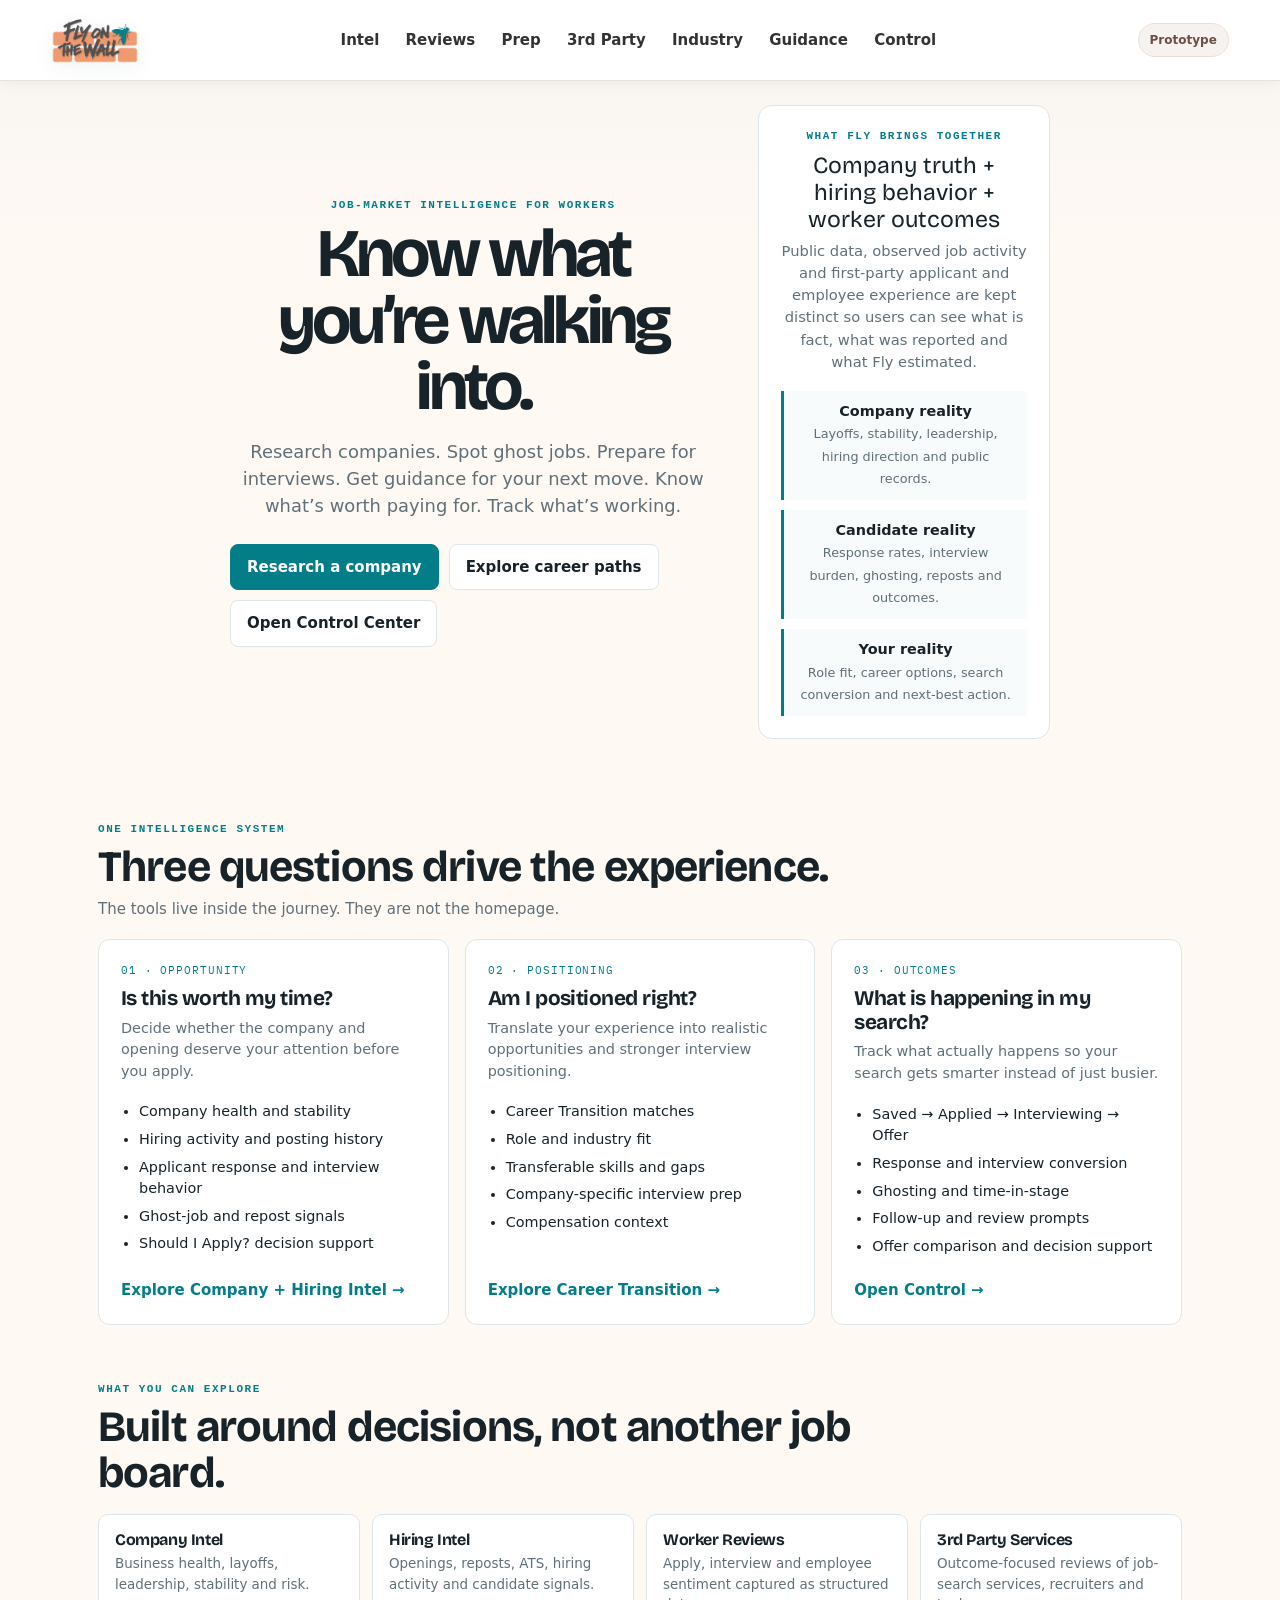
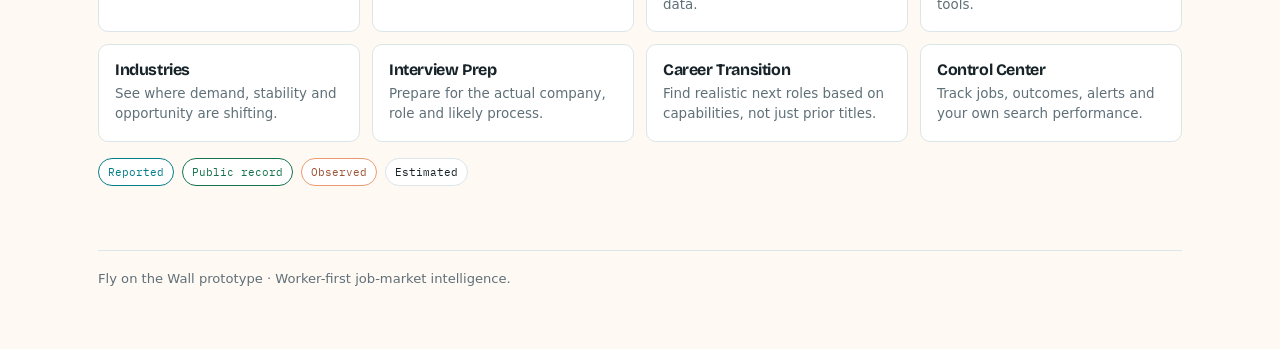
==== commit 9e0e37fa: "Unify site navigation; rename Control and 3rd Party; refresh homepage" ====
--- a/index.html
+++ b/index.html
@@ -66,24 +66,31 @@
 .trust .observed{border-color:var(--orange);color:#9a5538}
 .footer{margin-top:36px;padding-top:18px;border-top:1px solid var(--line);color:var(--muted);font-size:.82rem}
 @media(max-width:900px){.hero{grid-template-columns:1fr}.journey-grid{grid-template-columns:1fr}.intel-grid{grid-template-columns:repeat(2,1fr)}}
-@media(max-width:780px){.product-nav{display:none}.logo{width:135px}.wrap{padding-inline:14px}.hero{padding-top:46px}.intel-grid{grid-template-columns:1fr}}
+@media(max-width:780px){.product-nav{display:flex}.logo{width:135px}.wrap{padding-inline:14px}.hero{padding-top:46px}.intel-grid{grid-template-columns:1fr}}
 </style>
+<link rel="stylesheet" href="styles.css">
 </head>
 <body>
-<header class="site-top">
-  <div class="site-top-inner">
-    <a class="logo" href="index.html"><img src="assets/fly-on-the-wall-logo-final.png" alt="Fly on the Wall"></a>
-    <nav class="product-nav" aria-label="Product navigation">
-      <a href="company-intelligence.html">Company Intel</a>
-      <a href="job-intelligence.html">Hiring Intel</a>
-      <a href="reviews.html">Reviews</a>
-      <a href="tools.html">Paid Services</a>
-      <a href="industries.html">Industries</a>
-      <a href="interview-prep.html">Interview Prep</a>
-      <a href="career-transition.html">Career Transition</a>
-      <a class="account" href="account.html">My Account</a>
-    </nav>
-  </div>
+<header class="site-header">
+  <a class="brand" href="index.html"><img class="brand-wordmark" src="assets/fly-on-the-wall-logo-final.png" alt="Fly on the Wall"></a>
+  <nav class="main-nav fly-global-nav" aria-label="Fly product">
+    <a href="company-intelligence.html">Intel</a>
+    <div class="nav-dropdown">
+      <button class="nav-dropdown-trigger" type="button" aria-haspopup="true" aria-expanded="false">Reviews</button>
+      <div class="nav-dropdown-menu">
+        <a href="reviews.html#apply-reviews">Apply Reviews</a>
+        <a href="reviews.html#interview-reviews">Interview Reviews</a>
+        <a href="reviews.html#company-reviews">Employee Reviews</a>
+        <a href="reviews.html#paid-service-reviews">Paid Service Reviews</a>
+      </div>
+    </div>
+    <a href="interview-prep.html">Prep</a>
+    <a href="tools.html">3rd Party</a>
+    <a href="industries.html">Industry</a>
+    <a href="guidance.html">Guidance</a>
+    <a href="account.html">Control</a>
+  </nav>
+  <div class="prototype-badge">Prototype</div>
 </header>
 
 <main class="wrap">
@@ -91,11 +98,11 @@
     <div>
       <div class="eyebrow">Job-market intelligence for workers</div>
       <h1>Know what you’re walking into.</h1>
-      <p>Fly on the Wall helps you understand the company, the opportunity and your own search before you spend hours applying, interviewing or paying for help.</p>
+      <p>Research companies. Spot ghost jobs. Prepare for interviews. Get guidance for your next move. Know what’s worth paying for. Track what’s working.</p>
       <div class="hero-actions">
         <a class="btn primary" href="company-intelligence.html">Research a company</a>
         <a class="btn" href="career-transition.html">Explore career paths</a>
-        <a class="btn" href="account.html">Open My Search</a>
+        <a class="btn" href="account.html">Open Control Center</a>
       </div>
     </div>
     <aside class="hero-card">
@@ -156,7 +163,7 @@
           <li>Follow-up and review prompts</li>
           <li>Offer comparison and decision support</li>
         </ul>
-        <a href="account.html">Open My Search →</a>
+        <a href="account.html">Open Control →</a>
       </article>
     </div>
   </section>
@@ -170,11 +177,11 @@
       <a class="intel-card" href="company-intelligence.html" style="text-decoration:none;color:inherit"><h3>Company Intel</h3><p>Business health, layoffs, leadership, stability and risk.</p></a>
       <a class="intel-card" href="job-intelligence.html" style="text-decoration:none;color:inherit"><h3>Hiring Intel</h3><p>Openings, reposts, ATS, hiring activity and candidate signals.</p></a>
       <a class="intel-card" href="reviews.html" style="text-decoration:none;color:inherit"><h3>Worker Reviews</h3><p>Apply, interview and employee sentiment captured as structured data.</p></a>
-      <a class="intel-card" href="tools.html" style="text-decoration:none;color:inherit"><h3>Paid Services</h3><p>Outcome-focused reviews of job-search services, recruiters and tools.</p></a>
+      <a class="intel-card" href="tools.html" style="text-decoration:none;color:inherit"><h3>3rd Party Services</h3><p>Outcome-focused reviews of job-search services, recruiters and tools.</p></a>
       <a class="intel-card" href="industries.html" style="text-decoration:none;color:inherit"><h3>Industries</h3><p>See where demand, stability and opportunity are shifting.</p></a>
       <a class="intel-card" href="interview-prep.html" style="text-decoration:none;color:inherit"><h3>Interview Prep</h3><p>Prepare for the actual company, role and likely process.</p></a>
       <a class="intel-card" href="career-transition.html" style="text-decoration:none;color:inherit"><h3>Career Transition</h3><p>Find realistic next roles based on capabilities, not just prior titles.</p></a>
-      <a class="intel-card" href="account.html" style="text-decoration:none;color:inherit"><h3>My Search</h3><p>Track jobs, outcomes, alerts and your own search performance.</p></a>
+      <a class="intel-card" href="account.html" style="text-decoration:none;color:inherit"><h3>Control Center</h3><p>Track jobs, outcomes, alerts and your own search performance.</p></a>
     </div>
     <div class="trust" aria-label="Data source labels">
       <span class="reported">Reported</span>
--- a/styles.css
+++ b/styles.css
@@ -0,0 +1,1248 @@
+:root{
+  --teal:#037E89;
+  --teal-dark:#05636b;
+  --teal-soft:#e8f4f4;
+  --orange:#EE9A70;
+  --orange-soft:rgba(238,154,112,.16);
+  --orange-line:rgba(238,154,112,.42);
+  --white:#FFFFFF;
+  --ink:#172329;
+  --muted:#607078;
+  --line:#dce5e7;
+  --paper:#ffffff;
+  --bg:#f5f8f8;
+  --good:#16734d;
+  --good-bg:#eaf6f0;
+  --watch:#9a5b00;
+  --watch-bg:#fff5dd;
+  --risk:#a13d3d;
+  --risk-bg:#fbecec;
+  --shadow:0 14px 40px rgba(21,49,55,.09);
+}
+*{box-sizing:border-box}
+html{scroll-behavior:smooth}
+body{
+  margin:0;
+  font-family:Inter, ui-sans-serif, system-ui, -apple-system, BlinkMacSystemFont, "Segoe UI", sans-serif;
+  color:var(--ink);
+  background:
+    radial-gradient(circle at 50% -8%, rgba(238,154,112,.14), transparent 28rem),
+    var(--bg);
+}
+button,input{font:inherit}
+button{cursor:pointer}
+button:focus-visible,input:focus-visible{outline:3px solid rgba(3,126,137,.25);outline-offset:2px}
+.site-header{
+  position:sticky;top:0;z-index:10;
+  display:flex;justify-content:space-between;align-items:center;
+  gap:24px;padding:16px clamp(18px,4vw,56px);
+  background:rgba(255,255,255,.96);
+  border-bottom:1px solid var(--orange-line);
+  backdrop-filter:blur(10px);
+}
+.brand{display:flex;align-items:center;gap:14px;min-width:0}
+.brand-wordmark{display:block;width:148px;height:auto;flex:0 0 auto}
+.brand-tagline{font-size:12px;color:var(--muted);margin-top:0;white-space:nowrap}
+.prototype-badge{
+  padding:7px 11px;border:1px solid var(--orange-line);border-radius:999px;
+  color:var(--ink);font-size:12px;font-weight:800;background:var(--orange-soft);
+}
+.app-shell{max-width:1180px;margin:0 auto;padding:48px 22px 80px}
+.hero{max-width:820px;margin:0 auto;text-align:center;padding:24px 0 54px}
+.eyebrow{
+  margin:0 0 8px;text-transform:uppercase;letter-spacing:.14em;
+  font-size:11px;font-weight:900;color:var(--teal);
+}
+h1,h2,h3,p{margin-top:0}
+h1{font-size:clamp(38px,6vw,68px);line-height:.98;letter-spacing:-.055em;margin-bottom:18px}
+h2{font-size:clamp(34px,5vw,54px);line-height:1;letter-spacing:-.045em;margin-bottom:10px}
+h3{font-size:22px;line-height:1.15;letter-spacing:-.025em;margin-bottom:14px}
+.hero-copy{max-width:720px;margin:0 auto 28px;color:var(--muted);font-size:17px;line-height:1.65}
+.search-wrap{
+  display:grid;grid-template-columns:1fr auto;gap:10px;
+  padding:8px;background:var(--white);border:1px solid var(--orange-line);border-radius:18px;
+  box-shadow:0 14px 40px rgba(21,49,55,.09),0 0 0 4px rgba(238,154,112,.05);
+}
+.search-wrap input{
+  border:0;background:transparent;padding:14px 16px;min-width:0;
+  color:var(--ink);font-size:17px;outline:none;
+}
+.search-wrap button,.demo-company{
+  border:0;border-radius:12px;font-weight:850;
+}
+.search-wrap button{background:var(--teal);color:white;padding:14px 20px}
+.search-wrap button:hover{background:var(--teal-dark)}
+.demo-pills{display:flex;align-items:center;justify-content:center;gap:8px;flex-wrap:wrap;margin-top:16px;color:var(--muted);font-size:13px}
+.demo-company{padding:7px 11px;background:var(--orange-soft);color:var(--teal-dark);border:1px solid var(--orange-line)}
+.search-message{min-height:20px;margin:12px 0 0;color:var(--risk);font-size:13px}
+.dashboard{display:grid;gap:22px}
+.company-hero,.panel,.insight-panel,.deep-dive-content{
+  background:var(--paper);border:1px solid var(--line);border-radius:22px;
+}
+.company-hero{
+  display:flex;align-items:center;justify-content:space-between;gap:26px;
+  padding:30px;box-shadow:var(--shadow);
+}
+.company-meta{color:var(--muted);margin-bottom:0}
+.overall-grade-card{
+  flex:0 0 190px;padding:20px;border-radius:18px;text-align:center;
+  background:var(--teal-soft);border:1px solid #c8e4e6;
+}
+.overall-grade-card span{display:block;font-size:12px;font-weight:900;color:var(--teal-dark);text-transform:uppercase;letter-spacing:.08em}
+.overall-grade-card strong{display:block;font-size:58px;line-height:1;margin:8px 0;color:var(--teal-dark)}
+.overall-grade-card small{color:var(--muted)}
+.grade-grid{display:grid;grid-template-columns:repeat(5,1fr);gap:12px}
+.grade-card{
+  border:1px solid var(--line);background:white;border-radius:18px;padding:18px;
+  display:flex;align-items:center;justify-content:space-between;gap:10px;
+}
+.grade-card span{font-size:13px;color:var(--muted);font-weight:750}
+.grade-card strong{font-size:28px}
+.insight-panel,.panel,.deep-dive-content{padding:26px}
+.section-heading-row{display:flex;justify-content:space-between;align-items:flex-start;gap:20px}
+.signal-count{font-size:12px;font-weight:800;color:var(--muted);padding:7px 10px;border:1px solid var(--line);border-radius:999px}
+.findings-grid{display:grid;grid-template-columns:repeat(2,1fr);gap:12px}
+.finding{
+  border-radius:16px;padding:16px;border:1px solid var(--line);
+  display:flex;gap:12px;align-items:flex-start;
+}
+.finding.good{background:var(--good-bg)}
+.finding.watch{background:var(--watch-bg)}
+.finding.risk{background:var(--risk-bg)}
+.finding-icon{
+  width:28px;height:28px;border-radius:50%;display:grid;place-items:center;
+  flex:0 0 auto;font-size:14px;font-weight:900;background:white;
+}
+.finding strong{display:block;margin-bottom:5px;font-size:14px}
+.finding p{margin:0;color:#46565d;font-size:14px;line-height:1.45}
+.snapshot-grid{display:grid;grid-template-columns:1fr 1fr;gap:22px}
+.metric-list{display:grid;gap:0}
+.metric-row{
+  display:flex;justify-content:space-between;gap:20px;padding:13px 0;
+  border-bottom:1px solid var(--line);
+}
+.metric-row:last-child{border-bottom:0}
+.metric-row span{color:var(--muted);font-size:13px}
+.metric-row strong{text-align:right;font-size:14px}
+.readout-block{padding:12px 0;border-bottom:1px solid var(--line)}
+.readout-block:last-child{border-bottom:0}
+.readout-block strong{display:block;margin-bottom:5px;font-size:12px;letter-spacing:.08em;text-transform:uppercase;color:var(--teal)}
+.readout-block p{margin:0;color:#46565d;line-height:1.5;font-size:14px}
+.deep-dive-nav{
+  display:flex;gap:8px;overflow-x:auto;padding:6px;background:white;
+  border:1px solid var(--line);border-radius:15px;
+}
+.deep-dive-nav button{
+  border:0;background:transparent;color:var(--muted);font-weight:800;
+  padding:11px 14px;border-radius:10px;white-space:nowrap;
+}
+.deep-dive-nav button.active{background:var(--teal);color:white}
+.deep-dive-content{min-height:280px}
+.deep-dive-header{display:flex;justify-content:space-between;align-items:flex-start;gap:20px;margin-bottom:18px}
+.deep-dive-header p{max-width:720px;color:var(--muted);line-height:1.5}
+.detail-table{width:100%;border-collapse:collapse}
+.detail-table th,.detail-table td{padding:13px 12px;border-bottom:1px solid var(--line);vertical-align:top;text-align:left}
+.detail-table th{font-size:11px;text-transform:uppercase;letter-spacing:.08em;color:var(--muted)}
+.detail-table td{font-size:14px;line-height:1.45}
+.detail-table tr:last-child td{border-bottom:0}
+.source-btn{
+  border:1px solid var(--line);background:white;border-radius:9px;padding:7px 9px;
+  font-size:12px;font-weight:800;color:var(--teal-dark);
+}
+.source-list{display:grid;gap:12px}
+.source-item{border:1px solid var(--line);border-radius:14px;padding:15px}
+.source-item strong{display:block;margin-bottom:5px}
+.source-item p{margin:0 0 8px;color:var(--muted);font-size:13px}
+.source-item a{color:var(--teal-dark);font-weight:800;word-break:break-word}
+dialog{border:0;border-radius:22px;width:min(680px,calc(100% - 28px));padding:0;box-shadow:0 28px 90px rgba(0,0,0,.2)}
+dialog::backdrop{background:rgba(17,30,34,.55)}
+.dialog-shell{padding:26px;position:relative}
+.dialog-close{position:absolute;right:16px;top:14px;border:0;background:transparent;font-size:30px;color:var(--muted)}
+.dialog-shell p{color:var(--muted);line-height:1.55}
+.dialog-source{border-top:1px solid var(--line);padding:12px 0}
+.dialog-source a{color:var(--teal-dark);font-weight:800}
+footer{padding:30px 20px 46px;text-align:center;color:var(--muted);font-size:12px}
+.sr-only{position:absolute;width:1px;height:1px;padding:0;margin:-1px;overflow:hidden;clip:rect(0,0,0,0);white-space:nowrap;border:0}
+@media(max-width:900px){
+  .grade-grid{grid-template-columns:repeat(2,1fr)}
+  .snapshot-grid,.findings-grid{grid-template-columns:1fr}
+}
+@media(max-width:640px){
+  .site-header{padding:12px 14px}
+  .brand-tagline{display:none}
+  .app-shell{padding:30px 14px 60px}
+  .hero{padding-top:8px}
+  .search-wrap{grid-template-columns:1fr}
+  .search-wrap button{width:100%}
+  .company-hero{align-items:stretch;flex-direction:column;padding:22px}
+  .overall-grade-card{flex:auto}
+  .grade-grid{grid-template-columns:1fr}
+  .section-heading-row{flex-direction:column}
+  .detail-table{display:block;overflow-x:auto}
+}
+
+
+/* Intelligence / AI-style prototype layer */
+.hero-capabilities{
+  display:flex;justify-content:center;gap:8px;flex-wrap:wrap;margin:-10px auto 26px
+}
+.hero-capabilities span{
+  padding:7px 10px;border:1px solid var(--orange-line);background:rgba(255,255,255,.86);
+  border-radius:999px;font-size:12px;font-weight:800;color:var(--muted)
+}
+.analysis-status{
+  display:flex;align-items:center;gap:16px;padding:18px 20px;
+  border:1px solid var(--orange-line);background:linear-gradient(135deg,rgba(238,154,112,.10),#fff 46%,#eef9f9);
+  border-radius:18px
+}
+.analysis-status strong{font-size:16px}
+.analysis-status p:last-child{margin:4px 0 0;color:var(--muted);font-size:13px}
+.analysis-orb{
+  width:38px;height:38px;border-radius:50%;
+  background:radial-gradient(circle at 30% 30%,#fff 0 10%,#70dbe1 20%,var(--teal) 58%,#05464c 100%);
+  box-shadow:0 0 0 6px rgba(3,126,137,.08);
+  animation:pulseFly 1.1s ease-in-out infinite
+}
+@keyframes pulseFly{50%{transform:scale(1.08);box-shadow:0 0 0 11px rgba(3,126,137,.04)}}
+.bizzie-brief{
+  background:linear-gradient(145deg,#10272b,#17373c);
+  color:white;border-radius:22px;padding:26px;box-shadow:var(--shadow)
+}
+.bizzie-brief .eyebrow{color:#80d9de}
+.bizzie-brief h3{margin-bottom:0}
+.bizzie-brief-header{display:flex;justify-content:space-between;gap:18px;align-items:flex-start;margin-bottom:18px}
+.prototype-ai-badge{
+  padding:7px 10px;border:1px solid rgba(255,255,255,.18);border-radius:999px;
+  font-size:11px;font-weight:850;color:#c8f1f3;white-space:nowrap
+}
+.brief-grid{display:grid;grid-template-columns:repeat(4,1fr);gap:12px}
+.brief-card{
+  background:rgba(255,255,255,.07);border:1px solid rgba(255,255,255,.1);
+  border-radius:16px;padding:16px
+}
+.brief-card span{display:block;color:#9fdcdf;font-size:10px;font-weight:900;letter-spacing:.1em;text-transform:uppercase;margin-bottom:7px}
+.brief-card strong{display:block;font-size:15px;line-height:1.35;margin-bottom:6px}
+.brief-card p{margin:0;color:#d7e7e8;font-size:13px;line-height:1.45}
+.intelligence-grid{display:grid;grid-template-columns:1.35fr .85fr;gap:22px}
+.prompt-chips{display:flex;gap:8px;flex-wrap:wrap;margin-bottom:16px}
+.prompt-chip{
+  border:1px solid #c8e1e3;background:var(--teal-soft);color:var(--teal-dark);
+  border-radius:999px;padding:8px 11px;font-size:12px;font-weight:850
+}
+.prompt-chip:hover{background:#d8eeee}
+.ask-answer{
+  min-height:138px;padding:18px;border-radius:16px;border:1px solid var(--line);
+  background:#fafcfc;position:relative;overflow:hidden
+}
+.ask-answer.loading::after{
+  content:"";position:absolute;left:0;right:0;bottom:0;height:3px;
+  background:linear-gradient(90deg,transparent,var(--teal),transparent);
+  animation:scan 1s linear infinite
+}
+@keyframes scan{0%{transform:translateX(-100%)}100%{transform:translateX(100%)}}
+.answer-kicker{display:block;color:var(--teal);font-size:10px;font-weight:900;letter-spacing:.1em;text-transform:uppercase;margin-bottom:8px}
+.ask-answer p{margin:0;color:#405057;line-height:1.55}
+.compare-controls{display:grid;grid-template-columns:1fr auto;gap:9px;margin-bottom:14px}
+.compare-controls select{
+  width:100%;border:1px solid var(--line);border-radius:11px;padding:11px;background:white;color:var(--ink)
+}
+.compare-controls button{
+  border:0;border-radius:11px;background:var(--ink);color:white;font-weight:850;padding:11px 14px
+}
+.compare-result{
+  border:1px solid var(--line);background:#fafcfc;border-radius:16px;padding:15px;min-height:138px
+}
+.compare-result p{color:var(--muted);font-size:13px;line-height:1.45;margin-bottom:8px}
+.compare-score-row{display:flex;justify-content:space-between;gap:14px;padding:8px 0;border-bottom:1px solid var(--line);font-size:13px}
+.compare-score-row:last-child{border-bottom:0}
+.compare-score-row strong{font-size:16px}
+.evidence-strength{
+  display:inline-flex;align-items:center;padding:4px 7px;border-radius:999px;
+  background:#eef4f5;color:#52666d;font-size:10px;font-weight:900;letter-spacing:.04em;
+  margin-top:6px;text-transform:uppercase
+}
+@media(max-width:900px){
+  .brief-grid{grid-template-columns:repeat(2,1fr)}
+  .intelligence-grid{grid-template-columns:1fr}
+}
+@media(max-width:640px){
+  .brief-grid{grid-template-columns:1fr}
+  .bizzie-brief-header{flex-direction:column}
+  .compare-controls{grid-template-columns:1fr}
+}
+
+
+/* Candidate review placeholder */
+.reviews-placeholder{
+  position:relative;
+  display:grid;
+  grid-template-columns:1.15fr 1fr;
+  gap:22px;
+  padding:24px;
+  border:1px dashed #9fc9cd;
+  border-radius:20px;
+  background:linear-gradient(135deg,#f4fbfb,#fff);
+}
+.reviews-placeholder-copy h3{margin:2px 0 8px}
+.reviews-placeholder-copy p:last-child{margin:0;color:var(--muted);line-height:1.55;max-width:650px}
+.reviews-placeholder-stats{
+  display:grid;
+  grid-template-columns:repeat(2,1fr);
+  gap:10px;
+}
+.reviews-placeholder-stats div{
+  border:1px solid var(--line);
+  border-radius:14px;
+  background:white;
+  padding:13px;
+}
+.reviews-placeholder-stats strong{
+  display:block;
+  font-size:20px;
+  color:var(--teal);
+  margin-bottom:4px;
+}
+.reviews-placeholder-stats span{
+  display:block;
+  font-size:11px;
+  color:var(--muted);
+  line-height:1.3;
+}
+.reviews-coming-soon{
+  position:absolute;
+  top:16px;
+  right:18px;
+  font-size:10px;
+  font-weight:900;
+  letter-spacing:.08em;
+  text-transform:uppercase;
+  color:var(--teal-dark);
+}
+@media(max-width:800px){
+  .reviews-placeholder{grid-template-columns:1fr;padding-top:42px}
+}
+
+
+/* Job-seeker decision layer */
+.decision-layer{
+  background:#fff;border:1px solid var(--line);border-radius:22px;padding:24px;box-shadow:var(--shadow)
+}
+.decision-grid{
+  display:grid;grid-template-columns:repeat(3,1fr);gap:12px;margin-top:18px
+}
+.decision-card{
+  border:1px solid var(--line);border-radius:16px;padding:16px;background:#fbfdfd;min-height:138px
+}
+.decision-card.primary{
+  grid-column:span 2;background:linear-gradient(135deg,#eef9f9,#fff);border-color:#b8dfe2
+}
+.decision-card .decision-label{
+  display:block;font-size:10px;font-weight:900;letter-spacing:.08em;text-transform:uppercase;color:var(--muted);margin-bottom:7px
+}
+.decision-card strong{
+  display:block;font-size:18px;line-height:1.25;color:var(--ink);margin-bottom:7px
+}
+.decision-card p{
+  margin:0;color:var(--muted);font-size:13px;line-height:1.5
+}
+.decision-status{
+  display:inline-flex;align-items:center;gap:6px;padding:5px 8px;border-radius:999px;
+  font-size:10px;font-weight:900;letter-spacing:.04em;text-transform:uppercase;margin-top:10px
+}
+.decision-status.good{background:#e8f7ef;color:#276a45}
+.decision-status.watch{background:#fff4dd;color:#8a5b06}
+.decision-status.risk{background:#fde9e6;color:#9b3b2f}
+.decision-status.unknown{background:#eef2f3;color:#58666b}
+.application-path{
+  margin-top:16px;border-top:1px solid var(--line);padding-top:16px
+}
+.application-path h4{margin:0 0 10px;font-size:14px}
+.path-flow{display:flex;align-items:stretch;gap:7px;flex-wrap:wrap}
+.path-step{
+  flex:1 1 120px;min-width:110px;border:1px solid var(--line);border-radius:12px;padding:11px;background:#fafcfc
+}
+.path-step span{display:block;font-size:9px;text-transform:uppercase;font-weight:900;letter-spacing:.07em;color:var(--muted);margin-bottom:4px}
+.path-step strong{font-size:12px;line-height:1.3}
+.path-step em{display:block;font-style:normal;font-size:10px;color:var(--teal-dark);margin-top:4px}
+@media(max-width:900px){
+  .decision-grid{grid-template-columns:repeat(2,1fr)}
+  .decision-card.primary{grid-column:span 2}
+}
+@media(max-width:640px){
+  .decision-grid{grid-template-columns:1fr}
+  .decision-card.primary{grid-column:span 1}
+}
+
+
+/* WOW decision layer v2 */
+.decision-layer{
+  padding:28px;
+  border:1px solid #dce8e9;
+  background:
+    radial-gradient(circle at 96% 0%, rgba(3,126,137,.08), transparent 28%),
+    radial-gradient(circle at 4% 100%, rgba(238,154,112,.10), transparent 24%),
+    #fff;
+}
+.decision-layer .section-heading-row h3{
+  font-size:26px;
+  margin:2px 0 0;
+}
+.decision-grid{
+  display:grid;
+  grid-template-columns:repeat(4,minmax(0,1fr));
+  gap:14px;
+  margin-top:20px;
+}
+.decision-card{
+  position:relative;
+  min-height:0;
+  padding:18px;
+  border-radius:18px;
+  overflow:hidden;
+  background:#fff;
+  border:1px solid #dde7e8;
+  box-shadow:0 6px 18px rgba(28,52,56,.06);
+}
+.decision-card::before{
+  content:"";
+  position:absolute;
+  inset:0 auto 0 0;
+  width:4px;
+  background:#aebabc;
+}
+.decision-card.tone-good::before{background:#3b9a68}
+.decision-card.tone-watch::before{background:#d39a2f}
+.decision-card.tone-risk::before{background:#c95b4a}
+.decision-card.tone-unknown::before{background:#94a2a5}
+.decision-hero{
+  grid-column:1 / -1;
+  display:grid;
+  grid-template-columns:minmax(190px,.8fr) minmax(260px,1.4fr) auto;
+  grid-template-areas:
+    "top summary status"
+    "answer summary status"
+    "answer why status"
+    "answer detail detail";
+  column-gap:24px;
+  align-items:center;
+  padding:24px 26px;
+  background:linear-gradient(120deg,#f1fbfb 0%,#ffffff 62%);
+  border-color:#b9dcdf;
+}
+.decision-hero .decision-topline{grid-area:top}
+.decision-hero .decision-answer{grid-area:answer;font-size:34px;max-width:460px}
+.decision-hero .decision-summary{grid-area:summary;font-size:15px;max-width:700px}
+.decision-hero .decision-why{grid-area:why;justify-self:start}
+.decision-hero .decision-detail{grid-area:detail}
+.decision-hero .decision-status{grid-area:status;justify-self:end}
+.decision-topline{
+  display:flex;
+  align-items:center;
+  gap:9px;
+  margin-bottom:12px;
+}
+.decision-icon{
+  width:32px;
+  height:32px;
+  border-radius:10px;
+  display:inline-flex;
+  align-items:center;
+  justify-content:center;
+  flex:0 0 auto;
+  font-size:11px;
+  line-height:1;
+  font-weight:950;
+  color:#fff;
+  background:#26383c;
+  letter-spacing:-.02em;
+}
+.tone-good .decision-icon{background:#327d57}
+.tone-watch .decision-icon{background:#a86e0a}
+.tone-risk .decision-icon{background:#a94437}
+.tone-unknown .decision-icon{background:#667579}
+.decision-card .decision-label{
+  margin:0;
+  font-size:13px;
+  font-weight:950;
+  letter-spacing:.045em;
+  color:#34464a;
+}
+.decision-answer{
+  display:block;
+  margin:2px 0 9px;
+  font-size:27px;
+  line-height:1.05;
+  letter-spacing:-.025em;
+  color:#172a2e;
+}
+.decision-summary{
+  margin:0 0 10px;
+  color:#5a696d;
+  font-size:12px;
+  line-height:1.45;
+}
+.decision-critical{
+  min-height:190px;
+}
+.decision-critical .decision-answer{
+  font-size:29px;
+  margin-top:8px;
+}
+.decision-support{
+  grid-column:span 2;
+  min-height:148px;
+}
+.decision-support .decision-answer{
+  color:var(--teal-dark);
+}
+.decision-why{
+  border:0;
+  background:transparent;
+  padding:0;
+  margin:0 0 8px;
+  color:var(--teal-dark);
+  font-size:11px;
+  font-weight:900;
+  cursor:pointer;
+  text-decoration:underline;
+  text-underline-offset:3px;
+}
+.decision-detail{
+  margin:2px 0 10px;
+  padding:10px 11px;
+  border-radius:10px;
+  background:#f5f8f8;
+  color:#526166;
+  font-size:11px;
+  line-height:1.45;
+}
+.decision-status{
+  margin-top:10px;
+  padding:6px 9px;
+  font-size:9px;
+}
+.application-path{
+  margin-top:20px;
+  padding-top:20px;
+}
+.application-path-heading{
+  display:flex;
+  align-items:flex-end;
+  justify-content:space-between;
+  gap:14px;
+  margin-bottom:12px;
+}
+.application-path-heading h4{
+  margin:3px 0 0;
+  font-size:17px;
+}
+.path-note{
+  font-size:10px;
+  font-weight:800;
+  color:var(--muted);
+}
+.path-flow{
+  display:grid;
+  grid-template-columns:repeat(6,minmax(0,1fr));
+  gap:9px;
+}
+.path-step{
+  position:relative;
+  min-width:0;
+  min-height:92px;
+  padding:12px 13px;
+  background:#f9fbfb;
+}
+.path-step span{font-size:9px}
+.path-step strong{
+  display:block;
+  font-size:13px;
+  line-height:1.25;
+}
+.path-step em{
+  font-size:9px;
+  line-height:1.3;
+}
+.path-arrow{
+  position:absolute;
+  right:-8px;
+  top:34px;
+  z-index:3;
+  width:16px;
+  height:16px;
+  border-radius:50%;
+  display:flex;
+  align-items:center;
+  justify-content:center;
+  background:#fff;
+  border:1px solid var(--line);
+  color:var(--teal-dark);
+  font-size:10px;
+}
+@media(max-width:1000px){
+  .decision-grid{grid-template-columns:repeat(2,minmax(0,1fr))}
+  .decision-hero{grid-column:1/-1;grid-template-columns:1fr;grid-template-areas:"top" "answer" "summary" "why" "detail" "status"}
+  .decision-hero .decision-status{justify-self:start}
+  .decision-support{grid-column:span 2}
+  .path-flow{grid-template-columns:repeat(3,minmax(0,1fr))}
+}
+@media(max-width:640px){
+  .decision-layer{padding:20px}
+  .decision-grid{grid-template-columns:1fr}
+  .decision-support{grid-column:span 1}
+  .decision-hero .decision-answer{font-size:30px}
+  .decision-critical .decision-answer{font-size:27px}
+  .path-flow{grid-template-columns:repeat(2,minmax(0,1fr))}
+  .application-path-heading{align-items:flex-start;flex-direction:column}
+}
+
+.hero-brandmark{
+  display:block;
+  width:170px;
+  max-width:42vw;
+  height:auto;
+  margin:0 auto 18px;
+  filter:drop-shadow(0 10px 18px rgba(23,35,41,.08));
+}
+.brand-wordmark{
+  width:88px;
+  max-height:84px;
+  object-fit:contain;
+}
+@media(max-width:700px){
+  .brand-tagline{display:none}
+  .brand-wordmark{width:72px;max-height:70px}
+  .hero-brandmark{width:145px;margin-bottom:14px}
+}
+
+/* Mobile cleanup v3 */
+@media(max-width:700px){
+  html,body{overflow-x:hidden}
+  .site-header{padding:10px 14px;gap:10px}
+  .brand{gap:8px;min-width:0}
+  .brand-wordmark{width:92px;max-height:64px;object-fit:contain}
+  .prototype-badge{font-size:10px;padding:6px 9px}
+  .app-shell{padding:18px 12px 56px;max-width:100%}
+  .hero{padding:12px 0 28px}
+  .hero-brandmark{width:170px;max-width:58vw;margin:0 auto 14px}
+  h1{font-size:38px}
+  .hero-copy{font-size:15px;line-height:1.5}
+  .search-wrap{grid-template-columns:1fr}
+  .search-wrap button{width:100%}
+  .company-hero{flex-direction:column;align-items:stretch;padding:20px;overflow:hidden}
+  .company-hero>div:first-child{min-width:0}
+  #companyIndustry,.company-meta{overflow-wrap:anywhere;word-break:break-word}
+  .overall-grade-card{flex:0 0 auto;width:100%;max-width:none}
+  .grade-grid{grid-template-columns:1fr}
+  .grade-card{min-width:0}
+  .dashboard{gap:16px}
+  .panel,.insight-panel,.deep-dive-content,.decision-layer,.bizzie-brief{padding:18px}
+  .findings-grid,.snapshot-grid,.intelligence-grid{grid-template-columns:1fr}
+  .detail-table{display:block;overflow-x:auto;-webkit-overflow-scrolling:touch}
+  .deep-dive-nav{overflow-x:auto;white-space:nowrap;padding-bottom:4px}
+  .path-flow{grid-template-columns:1fr}
+}
+
+
+/* Locked Fly on the Wall brand palette — Oct 2026 */
+::selection{background:rgba(238,154,112,.38);color:var(--ink)}
+.hero-brandmark{filter:drop-shadow(0 10px 18px rgba(23,35,41,.08))}
+.site-header .brand-wordmark{filter:drop-shadow(0 5px 10px rgba(23,35,41,.06))}
+footer{border-top:1px solid var(--orange-line)}
+
+
+/* Full user-testing feature explorer */
+.prototype-explorer{margin:0 0 34px;padding:28px;background:linear-gradient(145deg,#fff,#f8fbfb);border:1px solid var(--orange-line);border-radius:24px;box-shadow:var(--shadow)}
+.prototype-explorer-header{display:flex;justify-content:space-between;align-items:flex-start;gap:28px;margin-bottom:20px}
+.prototype-explorer-header h2{font-size:clamp(30px,4vw,46px)}
+.prototype-explorer-header p{max-width:780px;color:var(--muted);line-height:1.6}
+.prototype-total,.prototype-count{min-width:120px;text-align:center;padding:14px 16px;border-radius:18px;background:var(--teal-soft);border:1px solid #c8e4e6}
+.prototype-total strong,.prototype-count strong{display:block;color:var(--teal-dark);font-size:32px;line-height:1}
+.prototype-total span,.prototype-count span{display:block;margin-top:6px;color:var(--muted);font-size:11px;font-weight:850;text-transform:uppercase;letter-spacing:.08em}
+.prototype-area-tabs{display:flex;gap:8px;overflow-x:auto;padding:7px;background:white;border:1px solid var(--line);border-radius:16px;margin-bottom:18px}
+.prototype-area-tabs button{border:0;background:transparent;color:var(--muted);padding:10px 13px;border-radius:10px;font-weight:850;white-space:nowrap}
+.prototype-area-tabs button.active{background:var(--teal);color:#fff}
+.prototype-area-panel{display:grid;gap:18px}
+.prototype-area-head{display:flex;justify-content:space-between;align-items:flex-start;gap:22px}
+.prototype-area-head h3{font-size:28px;margin-bottom:6px}
+.prototype-area-head p{color:var(--muted);margin-bottom:0}
+.prototype-modules{display:grid;gap:18px}
+.prototype-module{display:grid;gap:12px}
+.prototype-module-title{display:flex;justify-content:space-between;align-items:center;gap:12px}
+.prototype-module-title h4{margin:0;font-size:15px}
+.prototype-module-title span{font-size:11px;color:var(--muted)}
+.prototype-feature-grid{display:grid;grid-template-columns:repeat(3,minmax(0,1fr));gap:12px}
+.prototype-feature-card{min-height:180px;padding:16px;background:#fff;border:1px solid var(--line);border-radius:16px;display:flex;flex-direction:column;box-shadow:0 6px 18px rgba(21,49,55,.04)}
+.prototype-feature-card:focus-within,.prototype-feature-card:hover{border-color:#add4d8;box-shadow:0 10px 24px rgba(3,126,137,.08)}
+.prototype-feature-top{display:flex;justify-content:space-between;gap:8px;align-items:center;margin-bottom:12px}
+.prototype-status,.prototype-source{font-size:10px;font-weight:900;letter-spacing:.04em;text-transform:uppercase;border-radius:999px;padding:5px 7px}
+.prototype-status.demo{background:var(--good-bg);color:var(--good)}
+.prototype-status.test{background:var(--orange-soft);color:#875130}
+.prototype-status.na{background:#f1f4f5;color:#68777d}
+.prototype-source{background:var(--teal-soft);color:var(--teal-dark)}
+.prototype-feature-card h5{font-size:16px;line-height:1.25;margin:0 0 8px}
+.prototype-feature-card p{font-size:13px;line-height:1.45;color:var(--muted);margin:0 0 16px}
+.prototype-link{margin-top:auto;align-self:flex-start;border:0;background:transparent;color:var(--teal-dark);padding:0;font-size:12px;font-weight:900}
+.prototype-input-card{padding:18px;background:#fff;border:1px solid var(--line);border-radius:16px;display:grid;gap:10px}
+.prototype-input-card label{font-size:12px;font-weight:900;color:var(--teal-dark)}
+.prototype-input-card textarea,.prototype-input-card select{width:100%;border:1px solid var(--line);border-radius:12px;padding:12px;background:#fbfdfd;min-height:48px;font:inherit}
+.prototype-input-card textarea{min-height:100px;resize:vertical}
+.prototype-primary{justify-self:start;border:0;border-radius:11px;background:var(--teal);color:#fff;padding:11px 15px;font-weight:850}
+.prototype-input-card small{color:var(--muted)}
+.prototype-detail-value{margin:18px 0;padding:16px;border-radius:14px;background:var(--teal-soft);border:1px solid #c8e4e6}
+.prototype-detail-value strong{display:block;margin-bottom:6px;color:var(--teal-dark)}
+.prototype-detail-value p{margin:0}
+.prototype-detail-note{font-size:12px}
+@media(max-width:900px){.prototype-feature-grid{grid-template-columns:repeat(2,minmax(0,1fr))}}
+@media(max-width:640px){.prototype-explorer{padding:20px}.prototype-explorer-header,.prototype-area-head{flex-direction:column}.prototype-feature-grid{grid-template-columns:1fr}.prototype-total,.prototype-count{min-width:0;text-align:left}.prototype-total strong,.prototype-count strong{display:inline;margin-right:8px}}
+
+
+/* Multi-page product prototype */
+.main-nav{display:flex;gap:4px;align-items:center;overflow-x:auto;white-space:nowrap;flex:1;justify-content:center}
+.main-nav a{color:var(--muted);text-decoration:none;font-size:11px;font-weight:850;padding:8px 9px;border-radius:9px}
+.main-nav a:hover{background:var(--teal-soft);color:var(--teal-dark)}
+.product-hub{margin:0 0 36px}
+.product-hub-head{display:flex;justify-content:space-between;gap:24px;align-items:flex-end;margin-bottom:18px}
+.product-hub-head h2{font-size:clamp(30px,4.5vw,50px)}
+.product-hub-head p{max-width:720px;color:var(--muted);line-height:1.55}
+.hub-count{white-space:nowrap;padding:8px 11px;background:var(--orange-soft);border:1px solid var(--orange-line);border-radius:999px;font-size:11px;font-weight:900}
+.product-hub-grid{display:grid;grid-template-columns:repeat(4,1fr);gap:12px}
+.product-hub-grid a{min-height:190px;padding:20px;background:white;border:1px solid var(--line);border-radius:18px;text-decoration:none;color:var(--ink);box-shadow:0 5px 16px rgba(21,49,55,.04);transition:.15s ease}
+.product-hub-grid a:hover{transform:translateY(-2px);border-color:#aad2d5;box-shadow:0 12px 28px rgba(3,126,137,.09)}
+.product-hub-grid span{font-size:10px;text-transform:uppercase;letter-spacing:.08em;font-weight:900;color:var(--teal)}
+.product-hub-grid h3{margin:10px 0 8px;font-size:18px}
+.product-hub-grid p{margin:0;color:var(--muted);font-size:13px;line-height:1.45}
+
+.area-shell{max-width:1220px}
+.area-hero{padding:30px 0 24px;max-width:880px}
+.area-hero>p:last-of-type{font-size:18px;line-height:1.6;color:var(--muted);max-width:800px}
+.area-meta{display:flex;gap:8px;flex-wrap:wrap}
+.area-meta span{padding:7px 10px;border:1px solid var(--orange-line);border-radius:999px;background:#fff;font-size:11px;font-weight:850;color:var(--muted)}
+.experience-preview{display:grid;grid-template-columns:1.2fr 1fr 1fr;gap:14px;margin:6px 0 28px}
+.preview-card,.workflow-card,.community-preview article{background:white;border:1px solid var(--line);border-radius:20px;padding:22px;box-shadow:var(--shadow)}
+.preview-card.hero-preview{background:linear-gradient(140deg,var(--teal-soft),#fff)}
+.preview-card strong{display:block;font-size:25px;line-height:1.1;margin:8px 0 10px;color:var(--ink)}
+.preview-card p{color:var(--muted);font-size:13px;line-height:1.45;margin:0}
+.mini-label{font-size:10px;font-weight:900;text-transform:uppercase;letter-spacing:.08em;color:var(--teal)}
+.mega-grade{font-size:50px!important;color:var(--teal-dark)!important}
+.workflow-card{display:grid;gap:12px;margin:6px 0 28px}
+.workflow-card label{font-weight:900}
+.workflow-card textarea{min-height:130px;border:1px solid var(--line);border-radius:14px;padding:14px;font:inherit;resize:vertical}
+.workflow-output{display:grid;grid-template-columns:180px 1fr;gap:8px 18px;margin-top:8px;padding-top:16px;border-top:1px solid var(--line)}
+.workflow-output strong{font-size:12px;color:var(--teal-dark)}
+.workflow-output p{margin:0;color:var(--muted);font-size:13px}
+.community-preview{display:grid;grid-template-columns:repeat(3,1fr);gap:14px;margin:6px 0 28px}
+.community-preview article h3{font-size:20px;margin:8px 0}
+.community-preview article p{color:var(--muted);font-size:13px;line-height:1.45}
+.page-modules{display:grid;gap:28px}
+.page-module{display:grid;gap:14px}
+.module-head{display:flex;justify-content:space-between;align-items:flex-end;gap:18px}
+.module-head h2{font-size:28px}
+.module-head>span{font-size:11px;color:var(--muted);font-weight:850}
+.feature-board{display:grid;grid-template-columns:repeat(3,1fr);gap:12px}
+.feature-tile{min-height:190px;padding:18px;background:#fff;border:1px solid var(--line);border-radius:17px;display:flex;flex-direction:column;justify-content:space-between}
+.feature-tile h3{font-size:16px;margin:12px 0 8px}
+.feature-tile p{font-size:13px;line-height:1.45;color:var(--muted);margin:0}
+.page-toast{position:fixed;left:50%;bottom:26px;transform:translate(-50%,25px);opacity:0;z-index:1000;background:#172329;color:#fff;padding:12px 16px;border-radius:12px;max-width:min(680px,calc(100% - 28px));font-size:12px;box-shadow:0 18px 50px rgba(0,0,0,.22);transition:.18s ease;pointer-events:none}
+.page-toast.show{opacity:1;transform:translate(-50%,0)}
+
+@media(max-width:1050px){.product-hub-grid{grid-template-columns:repeat(2,1fr)}.feature-board{grid-template-columns:repeat(2,1fr)}.main-nav{justify-content:flex-start}}
+@media(max-width:760px){.main-nav{order:3;width:100%}.site-header{flex-wrap:wrap}.product-hub-head{align-items:flex-start;flex-direction:column}.product-hub-grid,.feature-board,.experience-preview,.community-preview{grid-template-columns:1fr}.workflow-output{grid-template-columns:1fr}.area-hero{padding-top:12px}}
+
+
+/* Interview Prep working prototype */
+.workflow-choice{display:grid;grid-template-columns:1fr auto 1.4fr;gap:16px;align-items:start}
+.workflow-field{display:grid;gap:8px}
+.workflow-field input,.workflow-field textarea{
+  width:100%;background:#fff;color:var(--ink);border:2px solid #cddfe1;border-radius:14px;
+  padding:14px;font:inherit;outline:none;pointer-events:auto;user-select:text;-webkit-user-select:text
+}
+.workflow-field input{min-height:52px}
+.workflow-field textarea{min-height:180px;resize:vertical}
+.workflow-field input:focus,.workflow-field textarea:focus{border-color:var(--teal);box-shadow:0 0 0 4px rgba(3,126,137,.09)}
+.workflow-or{align-self:center;justify-self:center;font-size:11px;font-weight:950;color:var(--muted);padding:7px;background:#f1f5f5;border-radius:999px}
+.workflow-help{font-size:12px;color:var(--muted);line-height:1.5;margin:0}
+.workflow-actions{display:flex;gap:9px;flex-wrap:wrap}
+.prototype-secondary{border:1px solid var(--line);background:#fff;color:var(--ink);border-radius:11px;padding:11px 15px;font-weight:850}
+.workflow-message{min-height:20px;margin:0;color:var(--teal-dark);font-size:12px;font-weight:700}
+.interview-output{margin-top:10px;padding-top:22px;border-top:1px solid var(--line)}
+.interview-result-head{display:flex;justify-content:space-between;gap:20px;align-items:flex-start}
+.interview-result-head h2{font-size:32px;margin-bottom:6px}
+.interview-result-head p{color:var(--muted)}
+.analysis-source-note{padding:11px 13px;border-radius:12px;background:var(--orange-soft);border:1px solid var(--orange-line);font-size:12px;line-height:1.45}
+.interview-result-grid{display:grid;grid-template-columns:repeat(2,1fr);gap:10px;margin:14px 0}
+.interview-result-grid section{padding:14px;border:1px solid var(--line);border-radius:14px;background:#fafcfc}
+.interview-result-grid strong{display:block;margin-top:7px;font-size:14px}
+.prep-section{padding:18px 0;border-top:1px solid var(--line)}
+.prep-section h3{font-size:18px;margin-bottom:9px}
+.prep-section ul{margin:0;padding-left:20px;color:#405057}
+.prep-section li{margin:7px 0;line-height:1.45;font-size:13px}
+@media(max-width:800px){.workflow-choice{grid-template-columns:1fr}.workflow-or{align-self:auto}.interview-result-grid{grid-template-columns:1fr}.interview-result-head{flex-direction:column}}
+
+
+/* Compact product layout — reduce card overload */
+.page-modules{gap:34px}
+.page-module{gap:10px}
+.module-head{padding-bottom:8px;border-bottom:1px solid var(--line)}
+.module-head h2{font-size:24px;margin-bottom:0}
+.feature-board{display:none}
+.feature-list{display:grid}
+.feature-row{
+  display:grid;grid-template-columns:minmax(0,1fr) auto;gap:18px;align-items:center;
+  padding:14px 2px;border-bottom:1px solid var(--line)
+}
+.feature-row:last-child{border-bottom:0}
+.feature-row-main h3{font-size:15px;margin:0 0 4px;letter-spacing:-.01em}
+.feature-row-main p{margin:0;color:var(--muted);font-size:12px;line-height:1.45;max-width:800px}
+.feature-row-meta{display:flex;align-items:center;gap:10px;white-space:nowrap}
+.feature-row .prototype-link{margin:0}
+.experience-preview{grid-template-columns:1.2fr 1fr 1fr;gap:10px}
+.preview-card,.community-preview article{box-shadow:none;border-radius:15px;padding:17px}
+.workflow-card{box-shadow:none}
+@media(max-width:760px){
+  .feature-row{grid-template-columns:1fr;gap:9px}
+  .feature-row-meta{justify-content:space-between}
+}
+
+
+/* Fly brand color pass */
+.area-hero,
+.product-hub,
+.page-module,
+.workflow-card,
+.interview-output,
+.community-preview{
+  accent-color:var(--teal);
+}
+.area-hero h1,
+.area-hero h2,
+.module-head h2,
+.product-hub h2,
+.interview-result-head h2{
+  color:var(--ink);
+}
+.module-head{
+  border-bottom-color:rgba(3,126,137,.22);
+}
+.feature-row{
+  border-bottom-color:rgba(3,126,137,.14);
+}
+.feature-row:hover{
+  background:linear-gradient(90deg,rgba(3,126,137,.045),rgba(238,154,112,.035));
+}
+.prototype-status.demo{
+  background:rgba(3,126,137,.10);
+  color:var(--teal-dark);
+}
+.prototype-status.test{
+  background:var(--orange-soft);
+  color:#8a4f32;
+}
+.prototype-status.na{
+  background:#f4f1ed;
+  color:#756c66;
+}
+.preview-card.hero-preview,
+.analysis-source-note,
+.interview-result-grid section,
+.workflow-output,
+.page-module{
+  border-color:rgba(3,126,137,.16);
+}
+.preview-card.hero-preview{
+  background:linear-gradient(135deg,rgba(3,126,137,.12),rgba(238,154,112,.08),#fff);
+}
+.workflow-card{
+  background:linear-gradient(180deg,#fffdf9,#fff);
+  border-color:rgba(238,154,112,.34);
+}
+.feature-row-meta .prototype-link,
+.prototype-link{
+  color:var(--teal-dark);
+}
+.prototype-primary{
+  background:var(--teal);
+}
+.prototype-primary:hover{
+  background:var(--teal-dark);
+}
+.prototype-secondary{
+  border-color:rgba(238,154,112,.55);
+  background:#fffaf7;
+}
+.area-meta span,
+.hub-count{
+  background:rgba(238,154,112,.12);
+  border-color:rgba(238,154,112,.42);
+}
+.main-nav a:hover{
+  background:rgba(3,126,137,.10);
+}
+.page-toast{
+  background:var(--teal-dark);
+}
+
+
+/* Existing research browser */
+.research-browser{margin:6px 0 30px;padding:22px;background:#fff;border:1px solid rgba(3,126,137,.18);border-radius:18px}
+.research-toolbar{display:flex;justify-content:space-between;gap:20px;align-items:end;padding-bottom:16px;border-bottom:1px solid rgba(3,126,137,.14)}
+.research-toolbar h2{font-size:28px;margin:0}
+.research-toolbar label{display:grid;gap:6px;font-size:11px;font-weight:900;color:var(--teal-dark);min-width:220px}
+.research-company-select{width:100%;border:1px solid rgba(3,126,137,.28);border-radius:11px;padding:10px 12px;background:#fff;color:var(--ink);font:inherit}
+.research-company-output{padding-top:18px}
+.research-title{display:flex;justify-content:space-between;gap:18px;align-items:flex-start;margin-bottom:16px}
+.research-title h3{font-size:26px;margin:0 0 4px}
+.research-title p{margin:0;color:var(--muted)}
+.research-grade{display:flex;align-items:center;gap:10px;padding:9px 12px;background:var(--teal-soft);border-radius:13px}
+.research-grade span{font-size:10px;text-transform:uppercase;font-weight:900;color:var(--teal-dark)}
+.research-grade strong{font-size:28px;color:var(--teal-dark)}
+.research-kpis{display:grid;grid-template-columns:repeat(5,1fr);gap:8px;margin-bottom:18px}
+.research-kpis>div{padding:12px 13px;border-top:3px solid var(--teal);background:#fbfefe}
+.research-kpis span,.job-decision-strip span,.job-facts span,.research-readout span,.application-path-compact span{display:block;font-size:10px;text-transform:uppercase;letter-spacing:.05em;font-weight:900;color:var(--teal-dark);margin-bottom:5px}
+.research-kpis strong{font-size:20px}
+.research-columns{display:grid;grid-template-columns:1.4fr .8fr;gap:24px}
+.research-columns h3,.application-path-compact h3{font-size:17px;margin:0 0 10px}
+.research-line{display:grid;grid-template-columns:auto 1fr;gap:10px;padding:11px 0;border-bottom:1px solid var(--line)}
+.research-line strong{font-size:13px}
+.research-line p{margin:3px 0 0;color:var(--muted);font-size:12px;line-height:1.45}
+.research-metric{display:flex;justify-content:space-between;gap:16px;padding:10px 0;border-bottom:1px solid var(--line);font-size:12px}
+.research-metric span{color:var(--muted)}
+.research-metric strong{text-align:right}
+.research-readout{display:grid;grid-template-columns:repeat(3,1fr);gap:10px;margin-top:18px;padding-top:16px;border-top:1px solid rgba(3,126,137,.14)}
+.research-readout>div{padding:12px;background:linear-gradient(180deg,#fffdf9,#fff);border-left:3px solid var(--orange)}
+.research-readout p{margin:0;color:var(--muted);font-size:12px;line-height:1.45}
+.job-decision-strip{display:grid;grid-template-columns:repeat(3,1fr);gap:10px}
+.job-decision-strip>div{padding:15px 16px;background:linear-gradient(135deg,rgba(3,126,137,.08),rgba(238,154,112,.06));border-top:3px solid var(--teal)}
+.job-decision-strip strong{display:block;font-size:18px;margin-bottom:6px}
+.job-decision-strip p,.job-facts p{margin:0;color:var(--muted);font-size:12px;line-height:1.45}
+.job-facts{display:grid;grid-template-columns:repeat(3,1fr);gap:18px;margin-top:18px;padding-top:16px;border-top:1px solid var(--line)}
+.job-facts strong{display:block;font-size:15px;margin-bottom:5px}
+.application-path-compact{margin-top:18px;padding-top:16px;border-top:1px solid var(--line)}
+.application-path-compact>div{display:grid;grid-template-columns:150px 180px 1fr;gap:14px;padding:8px 0;border-bottom:1px solid rgba(3,126,137,.10);align-items:center}
+.application-path-compact strong{font-size:12px}
+.application-path-compact em{font-style:normal;color:var(--muted);font-size:11px}
+@media(max-width:900px){.research-kpis{grid-template-columns:repeat(2,1fr)}.research-columns,.research-readout,.job-decision-strip,.job-facts{grid-template-columns:1fr}.research-toolbar{align-items:flex-start;flex-direction:column}.application-path-compact>div{grid-template-columns:1fr}}
+
+
+/* Fly research visibility + true brand hierarchy */
+:root{
+  --fly-teal:#037E89;
+  --fly-orange:#EE9A70;
+  --fly-cream:#FFF9F4;
+}
+body{
+  background:
+    linear-gradient(180deg,rgba(3,126,137,.035),transparent 260px),
+    var(--fly-cream);
+}
+.site-header{
+  background:var(--fly-teal);
+  border-bottom:4px solid var(--fly-orange);
+}
+.site-header .main-nav a{color:rgba(255,255,255,.9)}
+.site-header .main-nav a:hover{background:rgba(255,255,255,.14);color:#fff}
+.site-header .prototype-badge{
+  color:#fff;background:rgba(238,154,112,.22);border-color:rgba(255,255,255,.35)
+}
+.area-hero{
+  border-left:7px solid var(--fly-orange);
+  padding-left:20px;
+}
+.area-hero .eyebrow,.module-head .eyebrow,.deep-dive-title-row .eyebrow{color:var(--fly-teal)}
+.area-meta span{
+  color:#7b4a31;
+  background:rgba(238,154,112,.18);
+  border-color:rgba(238,154,112,.48);
+}
+.research-browser{
+  border:0;
+  border-top:8px solid var(--fly-teal);
+  border-bottom:5px solid var(--fly-orange);
+  background:#fff;
+  box-shadow:0 16px 40px rgba(3,126,137,.08);
+}
+.research-toolbar{
+  background:linear-gradient(90deg,rgba(3,126,137,.08),rgba(238,154,112,.08));
+  margin:-22px -22px 18px;
+  padding:20px 22px;
+}
+.research-grade{
+  background:var(--fly-teal);
+}
+.research-grade span,.research-grade strong{color:#fff}
+.research-kpis>div{
+  border-top:4px solid var(--fly-orange);
+  background:rgba(3,126,137,.045);
+}
+.research-readout>div:nth-child(1){border-left-color:var(--fly-teal)}
+.research-readout>div:nth-child(2){border-left-color:var(--fly-orange)}
+.research-readout>div:nth-child(3){border-left-color:#8a6f61}
+.prototype-status.researched{
+  background:rgba(3,126,137,.13);
+  color:var(--fly-teal);
+}
+.prototype-status.pending{
+  background:rgba(238,154,112,.18);
+  color:#8a4f32;
+}
+.real-deep-dives{
+  margin-top:24px;
+  padding-top:22px;
+  border-top:3px solid rgba(3,126,137,.18);
+}
+.deep-dive-title-row{
+  display:flex;justify-content:space-between;gap:18px;align-items:flex-end;margin-bottom:12px
+}
+.deep-dive-title-row h3{font-size:22px;margin:0}
+.deep-dive-title-row>span{font-size:11px;font-weight:850;color:var(--muted)}
+.real-deep-dive-nav{
+  display:flex;gap:6px;overflow-x:auto;padding:5px;
+  background:rgba(3,126,137,.07);border-radius:12px;margin-bottom:14px
+}
+.real-deep-dive-nav button{
+  border:0;background:transparent;color:var(--fly-teal);font-weight:850;
+  padding:9px 12px;border-radius:9px;white-space:nowrap
+}
+.real-deep-dive-nav button.active{
+  background:var(--fly-teal);color:#fff
+}
+.real-deep-dive-content{
+  background:#fffdfb;
+  border-left:5px solid var(--fly-orange);
+  padding:18px 18px 8px;
+}
+.deep-dive-section-head h4{font-size:20px;margin:0 0 5px}
+.deep-dive-section-head p{color:var(--muted);font-size:13px;line-height:1.45}
+.deep-dive-row{
+  display:grid;grid-template-columns:minmax(220px,1.3fr) auto minmax(220px,1fr);
+  gap:14px;align-items:start;padding:12px 0;border-bottom:1px solid rgba(3,126,137,.12)
+}
+.deep-dive-row strong{font-size:13px}
+.deep-dive-row>div p,.deep-dive-meaning{margin:4px 0 0;color:var(--muted);font-size:12px;line-height:1.4}
+.signal-pill{
+  padding:5px 8px;border-radius:999px;background:rgba(3,126,137,.10);
+  color:var(--fly-teal);font-size:10px;font-weight:900;text-transform:uppercase
+}
+.source-rows>div{
+  padding:12px 0;border-bottom:1px solid rgba(3,126,137,.12)
+}
+.source-rows strong{font-size:13px}
+.source-rows p{margin:4px 0;color:var(--muted);font-size:12px}
+.source-rows a{color:var(--fly-teal);font-size:12px;font-weight:900}
+.page-module{
+  padding:0 4px 4px;
+}
+.module-head{
+  background:linear-gradient(90deg,rgba(3,126,137,.08),transparent);
+  padding:10px 12px;
+  border-left:4px solid var(--fly-teal);
+}
+.feature-row:hover{
+  background:linear-gradient(90deg,rgba(3,126,137,.06),rgba(238,154,112,.05));
+}
+@media(max-width:800px){
+  .deep-dive-row{grid-template-columns:1fr}
+  .deep-dive-title-row{align-items:flex-start;flex-direction:column}
+}
+
+
+/* Know before you apply — Fly palette only */
+.decision-layer{
+  border-color:rgba(3,126,137,.26);
+  background:
+    radial-gradient(circle at 96% 0%, rgba(3,126,137,.10), transparent 30%),
+    radial-gradient(circle at 4% 100%, rgba(238,154,112,.16), transparent 26%),
+    #fffaf7;
+}
+.decision-layer .eyebrow{color:var(--teal)}
+.decision-layer .signal-count{
+  color:#7f4b31;
+  background:rgba(238,154,112,.16);
+  border-color:rgba(238,154,112,.45);
+}
+.decision-card{
+  border-color:rgba(3,126,137,.16);
+  background:#fff;
+}
+.decision-card::before{background:rgba(3,126,137,.35)}
+.decision-card.tone-good::before{background:var(--teal)}
+.decision-card.tone-watch::before{background:var(--orange)}
+.decision-card.tone-risk::before{background:#c86f4e}
+.decision-card.tone-unknown::before{background:#9db7b9}
+
+.decision-hero{
+  background:linear-gradient(120deg,rgba(3,126,137,.12),rgba(238,154,112,.08),#fff);
+  border-color:rgba(3,126,137,.24);
+}
+
+.decision-icon{background:var(--teal-dark)}
+.tone-good .decision-icon{background:var(--teal)}
+.tone-watch .decision-icon{background:var(--orange);color:var(--ink)}
+.tone-risk .decision-icon{background:#c86f4e}
+.tone-unknown .decision-icon{background:#8ea8aa}
+
+.decision-status.good{
+  background:rgba(3,126,137,.12);
+  color:var(--teal-dark);
+  border:1px solid rgba(3,126,137,.22);
+}
+.decision-status.watch{
+  background:rgba(238,154,112,.18);
+  color:#7f4b31;
+  border:1px solid rgba(238,154,112,.42);
+}
+.decision-status.risk{
+  background:rgba(238,154,112,.32);
+  color:#6f3d28;
+  border:1px solid rgba(200,111,78,.46);
+}
+.decision-status.unknown{
+  background:#f3f7f7;
+  color:#5e7477;
+  border:1px solid rgba(3,126,137,.14);
+}
+
+.decision-card.tone-good{background:linear-gradient(180deg,rgba(3,126,137,.055),#fff)}
+.decision-card.tone-watch{background:linear-gradient(180deg,rgba(238,154,112,.08),#fff)}
+.decision-card.tone-risk{background:linear-gradient(180deg,rgba(238,154,112,.14),#fff)}
+.decision-card.tone-unknown{background:linear-gradient(180deg,#f7fbfb,#fff)}
+
+.path-step{
+  border-color:rgba(3,126,137,.16);
+  background:#fffdf9;
+}
+.path-step span{color:var(--teal-dark)}
+.path-step em{color:#8a4f32}
+.path-arrow{
+  border-color:rgba(238,154,112,.45);
+  color:var(--teal-dark);
+  background:#fffaf7;
+}
+
+/* --- Sitemap prototype refresh · Oct 2026 --- */
+.site-header{background:#fff !important;color:#222 !important;border-bottom:1px solid #e7e3df !important;box-shadow:0 2px 12px rgba(25,25,25,.05);}
+.site-header .main-nav a{color:#333 !important;}
+.site-header .main-nav a:hover{color:#037E89 !important;background:#f4f8f8;}
+.site-header .prototype-badge{background:#f6f2ef !important;color:#6c4e43 !important;border:1px solid #eaded8;}
+.brand-wordmark{background:transparent !important;}
+.sitemap-hub{margin-top:2rem}.sitemap-grid{grid-template-columns:repeat(3,minmax(0,1fr));}.sitemap-grid a:last-child{grid-column:auto;}
+#companyDashboard .bizzie-brief,#companyDashboard .snapshot-grid,#companyDashboard .intelligence-grid,#companyDashboard .reviews-placeholder{display:none !important;}
+.review-path-grid,.classification-grid,.service-card-grid,.review-output-grid,.industry-stat-grid,.industry-detail-grid,.guidance-grid{display:grid;gap:1rem}
+.review-path-grid{grid-template-columns:repeat(2,minmax(0,1fr));margin:2rem 0}
+.review-path-card,.classification-grid article,.service-detail-card,.review-output-grid article,.industry-stat-grid article,.industry-detail-grid article,.guidance-grid article{background:#fff;border:1px solid #e7e3df;border-radius:18px;padding:1.25rem;box-shadow:0 8px 24px rgba(30,30,30,.04)}
+.review-path-card>span,.classification-grid article>span,.industry-chip span{font-size:.72rem;font-weight:800;letter-spacing:.09em;color:#037E89}
+.review-path-card h2,.classification-grid h3,.service-detail-card h3,.industry-detail-grid h3,.guidance-grid h2{margin:.35rem 0 .55rem}
+.review-path-card button,.service-actions button,.service-search button{border:0;border-radius:999px;padding:.72rem 1rem;background:#037E89;color:#fff;font-weight:800;cursor:pointer}
+.path-metrics{display:flex;flex-wrap:wrap;gap:.4rem;margin:1rem 0}.path-metrics b{font-size:.78rem;padding:.42rem .65rem;border-radius:999px;background:#f3f6f6;color:#334}
+.prototype-output-section,.classification-section,.industry-browser{margin:2rem 0 3rem}
+.review-output-grid,.industry-stat-grid{grid-template-columns:repeat(4,minmax(0,1fr))}
+.review-output-grid article strong,.industry-stat-grid article strong{display:block;font-size:1.7rem;margin:.35rem 0}
+.prototype-note{margin-top:1rem;padding:1rem 1.1rem;background:#fff8f2;border:1px solid #f2ded0;border-radius:14px;color:#69544a}
+.service-search{display:flex;gap:.65rem;max-width:720px;margin-top:1.2rem}.service-search input{flex:1;border:1px solid #d8d4d0;border-radius:999px;padding:.85rem 1rem;font:inherit;background:#fff}
+.classification-grid{grid-template-columns:repeat(3,minmax(0,1fr));margin-top:1rem}.classification-grid article p{margin-bottom:0;color:#666}
+.service-card-grid{grid-template-columns:repeat(3,minmax(0,1fr))}.service-card-head{display:flex;justify-content:space-between;gap:1rem;align-items:flex-start}.service-card-head>strong{font-size:1.35rem;color:#7d7d7d}
+.service-type{font-size:.72rem;font-weight:800;color:#037E89;text-transform:uppercase;letter-spacing:.07em}.service-detail-card dl{margin:1rem 0;display:grid;gap:.65rem}.service-detail-card dl div{border-top:1px solid #eee7e2;padding-top:.65rem}.service-detail-card dt{font-size:.75rem;color:#777;text-transform:uppercase;letter-spacing:.05em}.service-detail-card dd{margin:.2rem 0 0;font-weight:650}.service-actions{display:flex;gap:.5rem;flex-wrap:wrap}.service-actions button.secondary{background:#fff;color:#333;border:1px solid #cfc8c3}
+.industry-chip-grid{display:grid;grid-template-columns:repeat(4,minmax(0,1fr));gap:.65rem;margin-top:1rem}.industry-chip{display:flex;gap:.6rem;align-items:center;text-align:left;border:1px solid #ded9d5;background:#fff;border-radius:12px;padding:.8rem .9rem;font-weight:750;cursor:pointer}.industry-chip.active,.industry-chip:hover{border-color:#037E89;background:#f2f9f9}
+.industry-profile-head{display:flex;justify-content:space-between;gap:1rem;align-items:flex-start;margin-bottom:1rem}.industry-detail-grid{grid-template-columns:repeat(3,minmax(0,1fr));margin-top:1rem}.guidance-grid{grid-template-columns:repeat(2,minmax(0,1fr));margin:2rem 0 3rem}.guidance-grid article p{margin-bottom:0;color:#666}
+@media(max-width:900px){.sitemap-grid,.classification-grid,.service-card-grid,.industry-detail-grid{grid-template-columns:repeat(2,minmax(0,1fr))}.review-output-grid,.industry-stat-grid,.industry-chip-grid{grid-template-columns:repeat(2,minmax(0,1fr))}}
+@media(max-width:640px){.site-header{background:#fff !important}.review-path-grid,.sitemap-grid,.classification-grid,.service-card-grid,.review-output-grid,.industry-stat-grid,.industry-detail-grid,.guidance-grid,.industry-chip-grid{grid-template-columns:1fr}.service-search{flex-direction:column}.industry-profile-head{flex-direction:column}}
+
+/* My Account dashboard */
+.account-shell{max-width:1180px;margin:0 auto;padding:32px 24px 60px}
+.account-hero{display:flex;justify-content:space-between;gap:24px;align-items:flex-end;padding:30px 0 22px;border-bottom:1px solid #e7e3df}
+.account-hero h1{margin:.25rem 0 .5rem;font-size:clamp(2rem,4vw,3.4rem)}
+.account-hero p{max-width:720px;color:#666}
+.account-primary,.account-secondary{border-radius:999px;padding:.75rem 1rem;font-weight:800;cursor:pointer}
+.account-primary{border:0;background:#037E89;color:#fff}
+.account-secondary{border:1px solid #d5cfca;background:#fff;color:#333}
+.account-grid{display:grid;gap:1rem}
+.account-grid-top{grid-template-columns:1.5fr 1fr;margin:1.5rem 0}
+.account-grid-three{grid-template-columns:repeat(3,minmax(0,1fr))}
+.account-card,.account-tile,.account-settings-row{background:#fff;border:1px solid #e7e3df;border-radius:18px;padding:1.2rem;box-shadow:0 8px 22px rgba(30,30,30,.04)}
+.account-card-head,.account-settings-row{display:flex;justify-content:space-between;gap:1rem;align-items:flex-start}
+.account-card a,.account-tile{color:inherit;text-decoration:none}
+.saved-row{display:grid;grid-template-columns:1.1fr 1.5fr auto;gap:1rem;padding:.85rem 0;border-top:1px solid #eee}
+.saved-row span{color:#666}.saved-row em{font-style:normal;color:#037E89;font-weight:800}
+.account-profile-list{display:grid;gap:.7rem;margin:1rem 0}
+.account-profile-list div{display:flex;justify-content:space-between;gap:1rem;border-top:1px solid #eee;padding-top:.6rem}
+.account-profile-list dt{color:#777}.account-profile-list dd{margin:0;font-weight:700}
+.account-section{margin-top:2rem}
+.account-tile-grid{display:grid;grid-template-columns:repeat(4,minmax(0,1fr));gap:1rem}
+.account-tile span{font-size:.75rem;text-transform:uppercase;letter-spacing:.06em;color:#777;font-weight:800}
+.account-tile strong{display:block;font-size:2rem;margin:.35rem 0}
+.account-tile p,.account-card p,.account-settings-row p{color:#666}
+.account-settings-row{align-items:center;margin-top:.75rem}
+@media(max-width:900px){.account-grid-top,.account-grid-three{grid-template-columns:1fr}.account-tile-grid{grid-template-columns:repeat(2,1fr)}}
+@media(max-width:640px){.account-hero{flex-direction:column;align-items:flex-start}.account-tile-grid{grid-template-columns:1fr}.saved-row{grid-template-columns:1fr}.account-shell{padding:24px 16px 48px}.account-settings-row{flex-direction:column}}
+
+/* --- Industry tracked-sample output --- */
+.industry-chip{position:relative;justify-content:flex-start}
+.industry-chip em{margin-left:auto;font-style:normal;font-size:.68rem;font-weight:800;color:#037E89;background:#eef8f8;border-radius:999px;padding:.2rem .45rem}
+.industry-company-sample{margin:1.4rem 0 1.2rem}
+.industry-company-grid{display:grid;grid-template-columns:repeat(2,minmax(0,1fr));gap:1rem}
+.industry-company-card{display:grid;grid-template-columns:1fr auto;gap:1rem;background:#fff;border:1px solid #e7e3df;border-radius:16px;padding:1rem}
+.industry-company-card h3{margin:.25rem 0 .35rem}
+.industry-company-card p{margin:0;color:#666}
+.industry-company-type{font-size:.7rem;text-transform:uppercase;letter-spacing:.06em;color:#037E89;font-weight:800}
+.industry-company-grade{text-align:right}
+.industry-company-grade span{display:block;font-size:.7rem;color:#777;text-transform:uppercase;letter-spacing:.06em}
+.industry-company-grade strong{font-size:1.8rem}
+.industry-company-signals{grid-column:1/-1;display:flex;flex-wrap:wrap;gap:.5rem;padding-top:.75rem;border-top:1px solid #eee}
+.industry-company-signals span{font-size:.8rem;background:#f5f7f7;border-radius:999px;padding:.4rem .6rem}
+.industry-list{margin:.4rem 0 0;padding-left:1.1rem}
+.industry-list li{margin:.35rem 0;color:#555}
+.industry-caveat{font-size:.8rem;color:#777}
+.industry-empty-state{background:#fff;border:1px dashed #cfc8c3;border-radius:16px;padding:1.25rem}
+.industry-empty-state p{margin-bottom:0;color:#666}
+@media(max-width:760px){.industry-company-grid{grid-template-columns:1fr}.industry-company-card{grid-template-columns:1fr}.industry-company-grade{text-align:left}.industry-company-signals{grid-column:auto}}
+
+/* --- Global navigation refresh + combined Intel page --- */
+.fly-global-nav{display:flex;align-items:center;gap:.2rem;flex-wrap:wrap}
+.fly-global-nav>a,.nav-dropdown-trigger{font:inherit;font-weight:750;color:#333;background:transparent;border:0;text-decoration:none;padding:.62rem .72rem;border-radius:8px;cursor:pointer}
+.fly-global-nav>a:hover,.nav-dropdown-trigger:hover,.nav-dropdown.open>.nav-dropdown-trigger{background:#f2f7f7;color:#037E89}
+.nav-dropdown{position:relative}
+.nav-dropdown-menu{display:none;position:absolute;top:calc(100% + 6px);left:0;min-width:190px;padding:.4rem;background:#fff;border:1px solid #e2ded9;border-radius:10px;box-shadow:0 14px 34px rgba(25,25,25,.12);z-index:50}
+.nav-dropdown.open .nav-dropdown-menu{display:grid}
+.nav-dropdown-menu a{display:block;color:#333;text-decoration:none;padding:.65rem .7rem;border-radius:7px;font-size:.86rem;font-weight:650;white-space:nowrap}
+.nav-dropdown-menu a:hover{background:#f2f7f7;color:#037E89}
+
+.intel-shell{max-width:1180px;margin:0 auto;padding:30px 24px 58px}
+.intel-topbar{display:flex;justify-content:space-between;gap:24px;align-items:end;margin-bottom:1rem}
+.intel-topbar h1{font-size:clamp(2rem,4vw,3.5rem);margin:.15rem 0 0}
+.intel-company-picker{display:grid;gap:.35rem;min-width:250px;font-size:.75rem;font-weight:800;text-transform:uppercase;letter-spacing:.06em;color:#667}
+.intel-company-picker select{font:inherit;text-transform:none;letter-spacing:0;font-weight:650;background:#fff;border:1px solid #d3dbdf;border-radius:8px;padding:.75rem .8rem;color:#14262b}
+.intel-company-header{display:flex;justify-content:space-between;gap:20px;align-items:flex-start;background:#fff;border:1px solid #e3e0dc;border-radius:16px;padding:1.15rem 1.25rem;margin:1rem 0}
+.intel-company-header h2{font-size:1.8rem;margin:.2rem 0}
+.intel-company-header p{margin:.2rem 0;color:#5d6669}
+.intel-updated{font-size:.78rem;color:#6d777a;font-weight:700;white-space:nowrap}
+.intel-score-grid{display:grid;grid-template-columns:repeat(4,minmax(0,1fr));gap:.8rem}
+.intel-score-card{background:#fff;border:1px solid #e3e0dc;border-top:4px solid #b7c4c7;border-radius:14px;padding:1rem;min-height:128px}
+.intel-score-card>span{display:block;font-size:.72rem;font-weight:850;text-transform:uppercase;letter-spacing:.06em;color:#667}
+.intel-score-card strong{display:block;font-size:1.65rem;line-height:1.08;margin:.5rem 0 .35rem;overflow-wrap:anywhere}
+.intel-score-card small{display:block;color:#697579;line-height:1.3}
+.intel-score-card.good{border-top-color:#1d7a4a}.intel-score-card.watch{border-top-color:#9a5b00}.intel-score-card.risk{border-top-color:#b3392f}.intel-score-card.unknown{border-top-color:#9aa9ad}
+.intel-section{margin-top:2rem}
+.intel-section-head{margin-bottom:.75rem}
+.intel-section-head h2{margin:.15rem 0;font-size:1.55rem}
+.intel-takeaways{display:flex;flex-wrap:wrap;gap:.6rem}
+.intel-take{display:flex;align-items:center;gap:.55rem;background:#fff;border:1px solid #e3e0dc;border-radius:999px;padding:.58rem .78rem}
+.intel-take span{display:grid;place-items:center;width:22px;height:22px;border-radius:50%;font-weight:900;font-size:.8rem}
+.intel-take.good span{background:#e1f1e8;color:#1d7a4a}.intel-take.watch span{background:#f8ecd3;color:#9a5b00}.intel-take.decision span{background:#e8f5f5;color:#037E89}
+.intel-take strong{font-size:.86rem}
+.intel-data-grid{display:grid;grid-template-columns:repeat(5,minmax(0,1fr));gap:.75rem}
+.intel-data-grid article{background:#fff;border:1px solid #e3e0dc;border-radius:12px;padding:.9rem}
+.intel-data-grid span{display:block;font-size:.72rem;text-transform:uppercase;letter-spacing:.055em;color:#6d777a;font-weight:800}
+.intel-data-grid strong{display:block;margin-top:.38rem;font-size:1rem;line-height:1.25}
+.intel-tabs{display:flex;gap:.35rem;flex-wrap:wrap;margin-bottom:.65rem}
+.intel-tabs button{border:1px solid #d3dbdf;background:#fff;color:#405054;border-radius:999px;padding:.55rem .78rem;font-weight:750;cursor:pointer}
+.intel-tabs button.active{background:#037E89;color:#fff;border-color:#037E89}
+.intel-table-wrap{overflow:auto;background:#fff;border:1px solid #e3e0dc;border-radius:14px}
+.intel-table{width:100%;border-collapse:collapse;min-width:720px}
+.intel-table th,.intel-table td{text-align:left;padding:.85rem .9rem;border-bottom:1px solid #ece8e4;vertical-align:top}
+.intel-table th{font-size:.7rem;text-transform:uppercase;letter-spacing:.06em;color:#697579;background:#f8faf9}
+.intel-table td{font-size:.88rem}.intel-table tr:last-child td{border-bottom:0}
+.intel-status{font-size:.72rem;font-weight:850;text-transform:uppercase;letter-spacing:.05em;color:#037E89}
+.intel-method{margin-top:1.4rem;padding:.9rem 1rem;border:1px dashed #c9d1d3;border-radius:10px;color:#657174;font-size:.8rem}
+.intel-empty{padding:1rem;background:#fff;border:1px dashed #d3dbdf;border-radius:10px;color:#697579}
+@media(max-width:980px){.intel-score-grid{grid-template-columns:repeat(2,minmax(0,1fr))}.intel-data-grid{grid-template-columns:repeat(2,minmax(0,1fr))}}
+@media(max-width:680px){.intel-shell{padding:22px 14px 45px}.intel-topbar,.intel-company-header{flex-direction:column;align-items:stretch}.intel-company-picker{min-width:0}.intel-score-grid,.intel-data-grid{grid-template-columns:1fr}.fly-global-nav{gap:.05rem}.fly-global-nav>a,.nav-dropdown-trigger{padding:.5rem .55rem;font-size:.8rem}.nav-dropdown-menu{right:0;left:auto}}
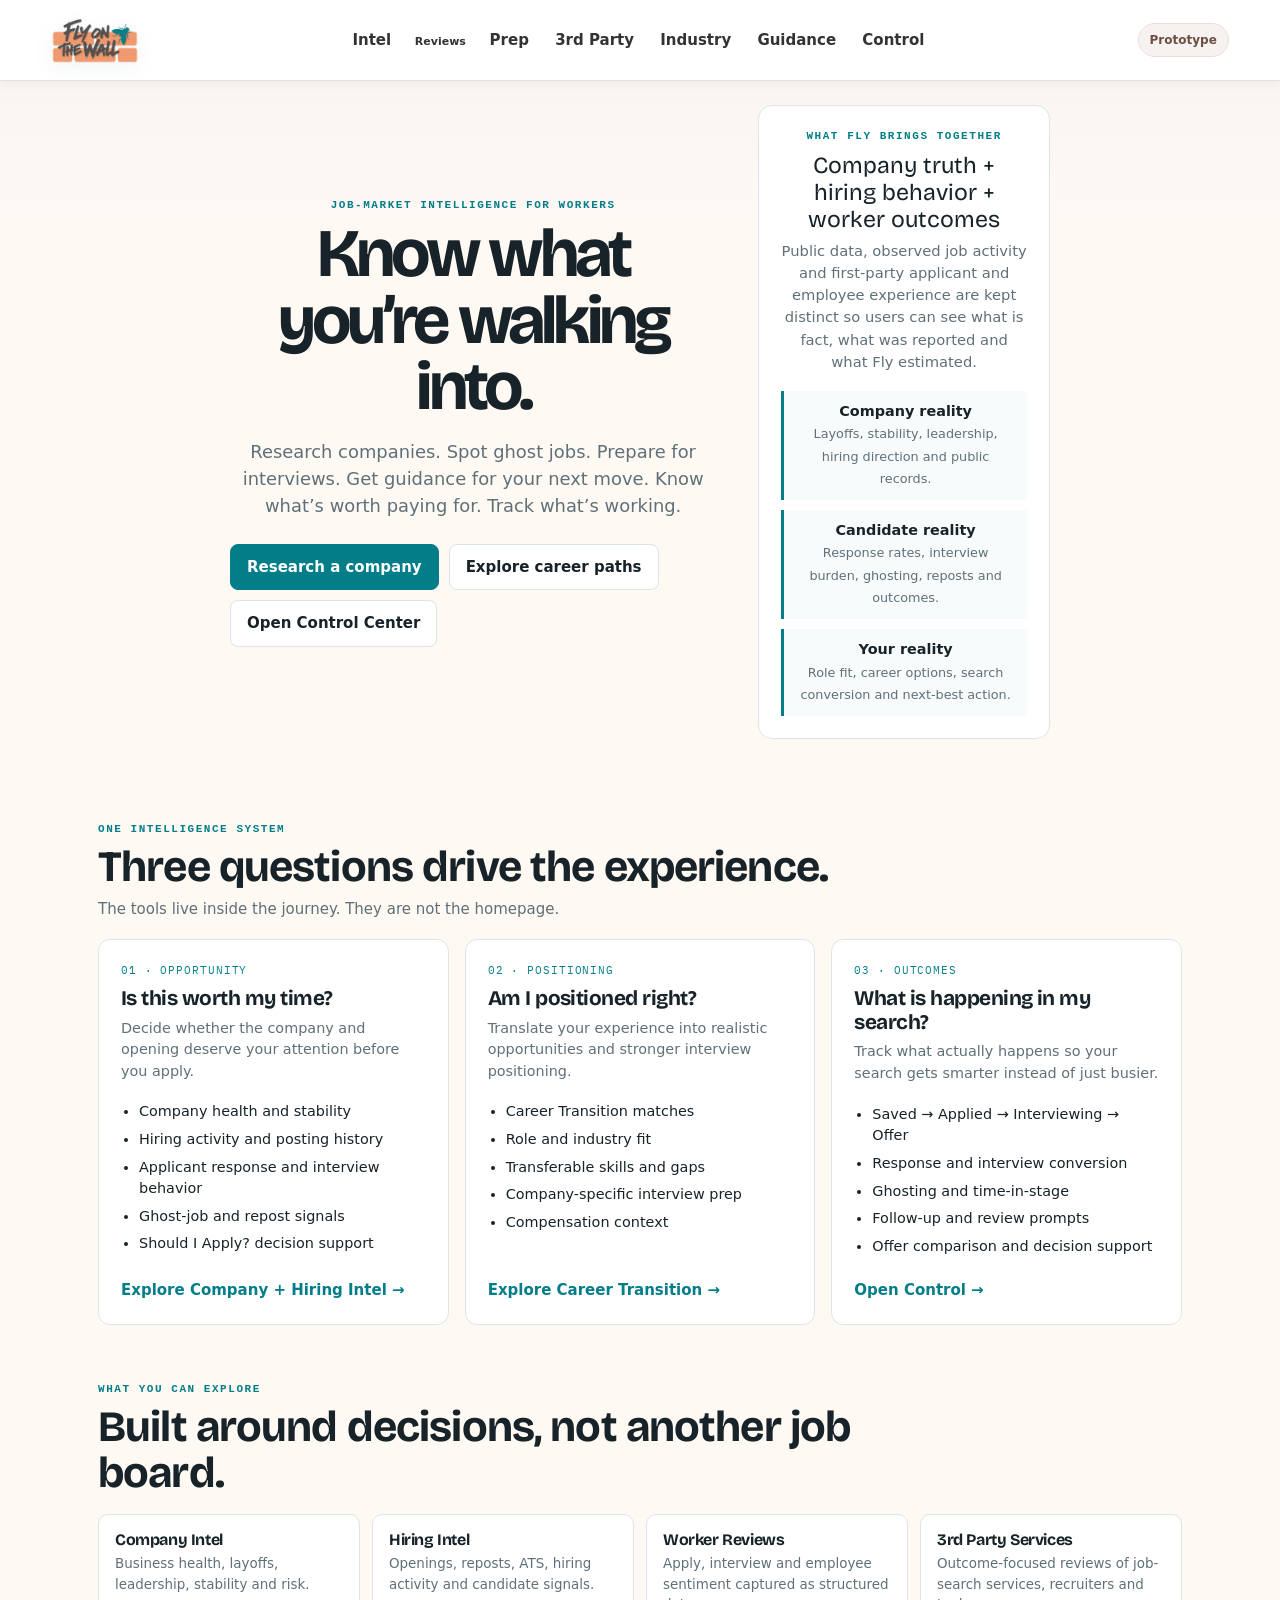
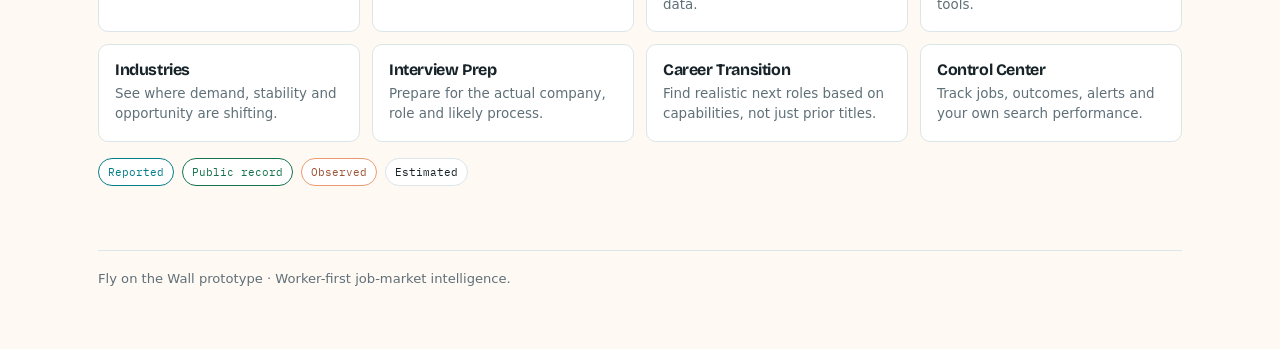
==== commit 7dabe3dc: "Make Reviews top navigation a working link" ====
--- a/index.html
+++ b/index.html
@@ -76,7 +76,7 @@
   <nav class="main-nav fly-global-nav" aria-label="Fly product">
     <a href="company-intelligence.html">Intel</a>
     <div class="nav-dropdown">
-      <button class="nav-dropdown-trigger" type="button" aria-haspopup="true" aria-expanded="false">Reviews</button>
+      <a class="nav-dropdown-trigger" href="reviews.html" aria-label="Open Reviews">Reviews</a>
       <div class="nav-dropdown-menu">
         <a href="reviews.html#apply-reviews">Apply Reviews</a>
         <a href="reviews.html#interview-reviews">Interview Reviews</a>
@@ -193,5 +193,14 @@
 
   <div class="footer">Fly on the Wall prototype · Worker-first job-market intelligence.</div>
 </main>
+<script>
+document.querySelectorAll(".nav-dropdown-trigger").forEach(function(btn){
+  btn.addEventListener("click",function(){
+    var open=btn.getAttribute("aria-expanded")==="true";
+    btn.setAttribute("aria-expanded",String(!open));
+    btn.closest(".nav-dropdown").classList.toggle("open",!open);
+  });
+});
+</script>
 </body>
 </html>
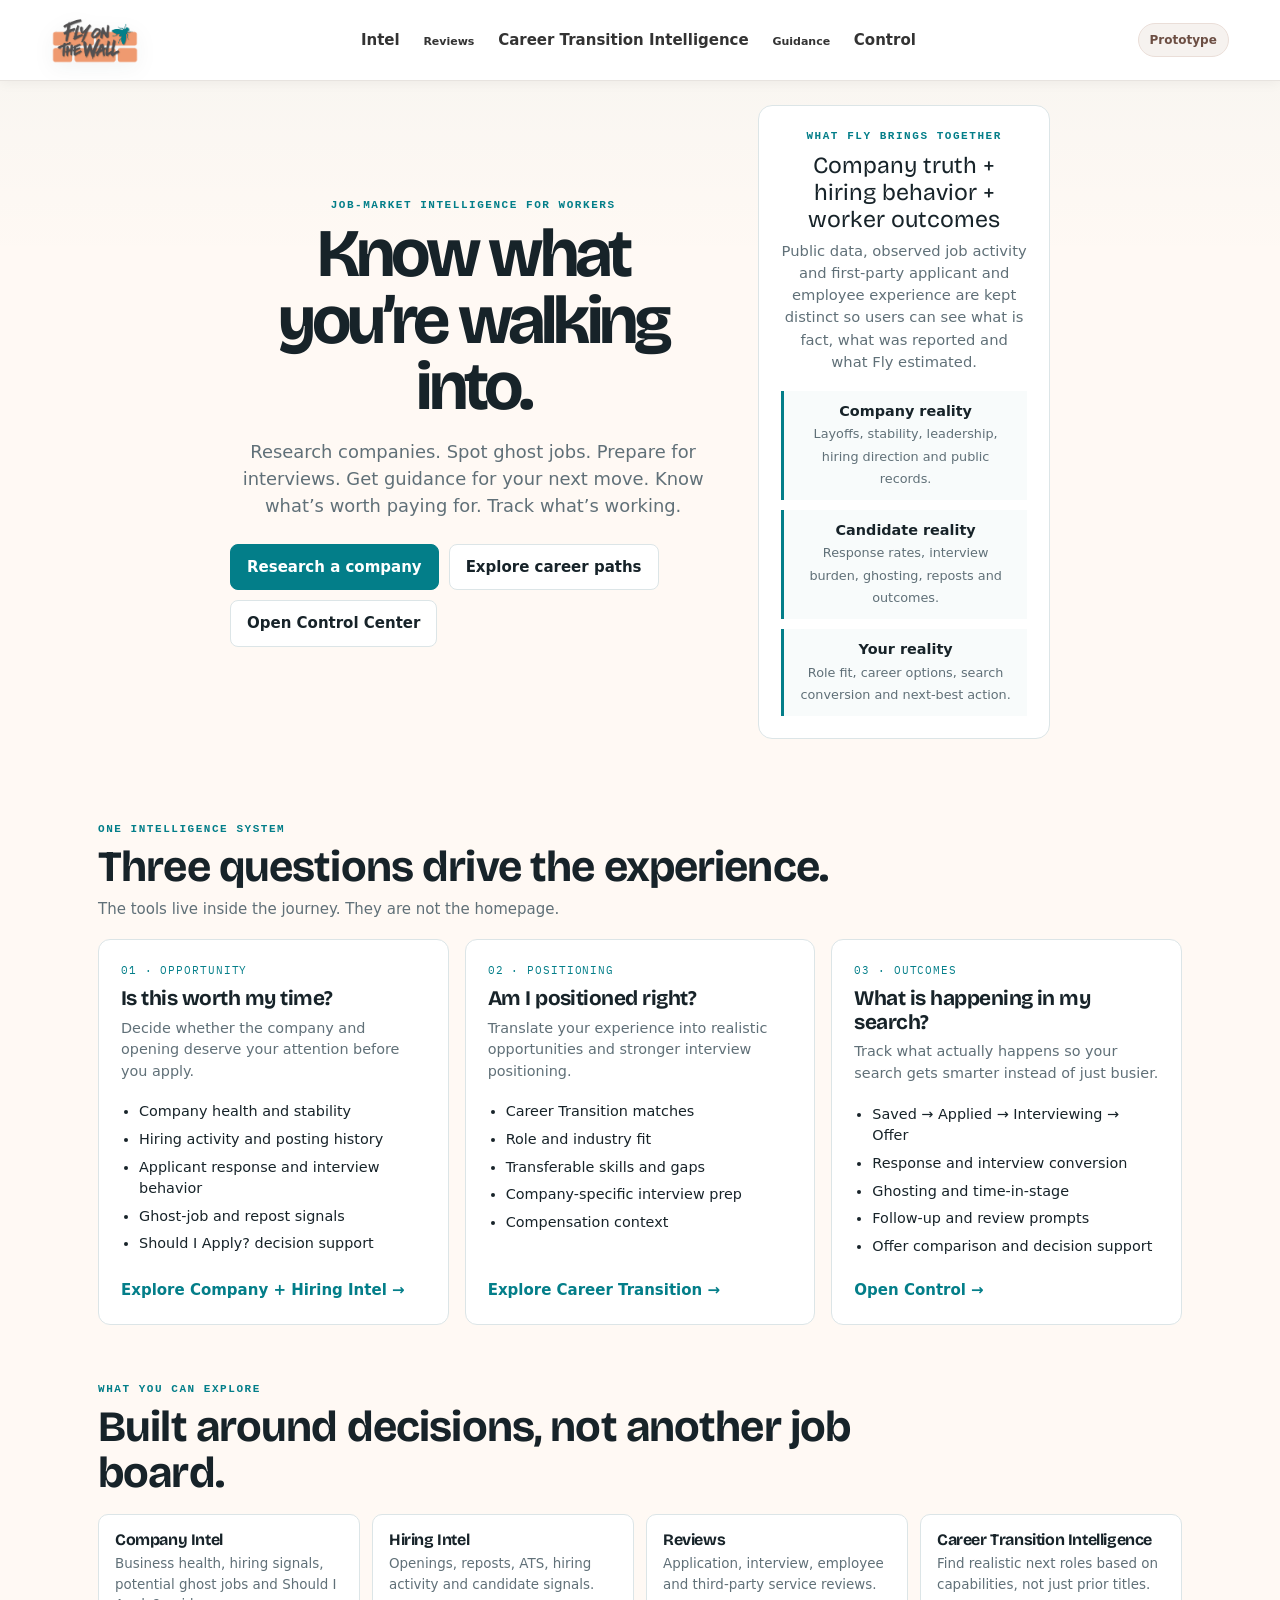
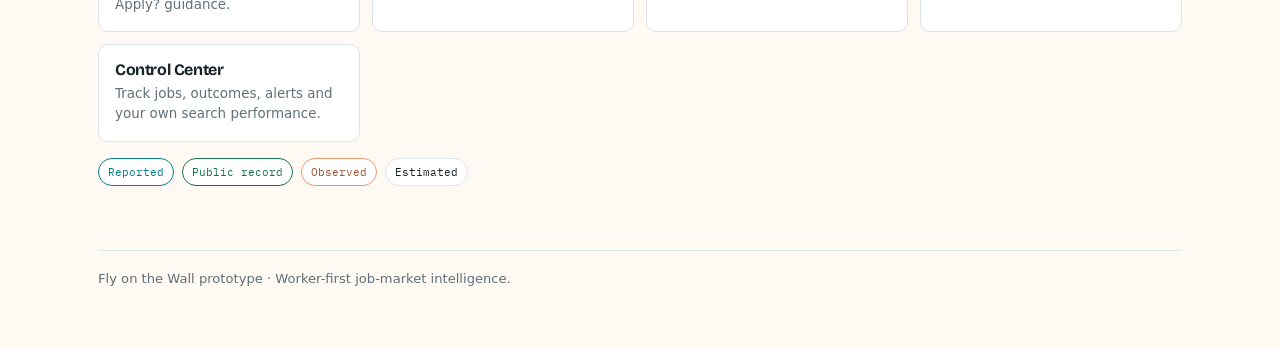
==== commit cbbbb9e1: "Align navigation and intelligence placement with approved site map" ====
--- a/index.html
+++ b/index.html
@@ -84,10 +84,11 @@
         <a href="reviews.html#paid-service-reviews">Paid Service Reviews</a>
       </div>
     </div>
-    <a href="interview-prep.html">Prep</a>
-    <a href="tools.html">3rd Party</a>
-    <a href="industries.html">Industry</a>
-    <a href="guidance.html">Guidance</a>
+    <a href="career-transition.html">Career Transition Intelligence</a>
+    <div class="nav-dropdown">
+      <a class="nav-dropdown-trigger" href="guidance.html" aria-label="Open Guidance">Guidance</a>
+      <div class="nav-dropdown-menu"><a href="interview-prep.html">Interview Prep</a><a href="guidance.html">Guidance Resources</a></div>
+    </div>
     <a href="account.html">Control</a>
   </nav>
   <div class="prototype-badge">Prototype</div>
@@ -174,13 +175,10 @@
       <h2>Built around decisions, not another job board.</h2>
     </div>
     <div class="intel-grid">
-      <a class="intel-card" href="company-intelligence.html" style="text-decoration:none;color:inherit"><h3>Company Intel</h3><p>Business health, layoffs, leadership, stability and risk.</p></a>
+      <a class="intel-card" href="company-intelligence.html" style="text-decoration:none;color:inherit"><h3>Company Intel</h3><p>Business health, hiring signals, potential ghost jobs and Should I Apply? guidance.</p></a>
       <a class="intel-card" href="job-intelligence.html" style="text-decoration:none;color:inherit"><h3>Hiring Intel</h3><p>Openings, reposts, ATS, hiring activity and candidate signals.</p></a>
-      <a class="intel-card" href="reviews.html" style="text-decoration:none;color:inherit"><h3>Worker Reviews</h3><p>Apply, interview and employee sentiment captured as structured data.</p></a>
-      <a class="intel-card" href="tools.html" style="text-decoration:none;color:inherit"><h3>3rd Party Services</h3><p>Outcome-focused reviews of job-search services, recruiters and tools.</p></a>
-      <a class="intel-card" href="industries.html" style="text-decoration:none;color:inherit"><h3>Industries</h3><p>See where demand, stability and opportunity are shifting.</p></a>
-      <a class="intel-card" href="interview-prep.html" style="text-decoration:none;color:inherit"><h3>Interview Prep</h3><p>Prepare for the actual company, role and likely process.</p></a>
-      <a class="intel-card" href="career-transition.html" style="text-decoration:none;color:inherit"><h3>Career Transition</h3><p>Find realistic next roles based on capabilities, not just prior titles.</p></a>
+      <a class="intel-card" href="reviews.html" style="text-decoration:none;color:inherit"><h3>Reviews</h3><p>Application, interview, employee and third-party service reviews.</p></a>
+      <a class="intel-card" href="career-transition.html" style="text-decoration:none;color:inherit"><h3>Career Transition Intelligence</h3><p>Find realistic next roles based on capabilities, not just prior titles.</p></a>
       <a class="intel-card" href="account.html" style="text-decoration:none;color:inherit"><h3>Control Center</h3><p>Track jobs, outcomes, alerts and your own search performance.</p></a>
     </div>
     <div class="trust" aria-label="Data source labels">
--- a/styles.css
+++ b/styles.css
@@ -1246,3 +1246,7 @@
 .intel-empty{padding:1rem;background:#fff;border:1px dashed #d3dbdf;border-radius:10px;color:#697579}
 @media(max-width:980px){.intel-score-grid{grid-template-columns:repeat(2,minmax(0,1fr))}.intel-data-grid{grid-template-columns:repeat(2,minmax(0,1fr))}}
 @media(max-width:680px){.intel-shell{padding:22px 14px 45px}.intel-topbar,.intel-company-header{flex-direction:column;align-items:stretch}.intel-company-picker{min-width:0}.intel-score-grid,.intel-data-grid{grid-template-columns:1fr}.fly-global-nav{gap:.05rem}.fly-global-nav>a,.nav-dropdown-trigger{padding:.5rem .55rem;font-size:.8rem}.nav-dropdown-menu{right:0;left:auto}}
+
+/* Reviews is a direct link; the submenu remains accessible on hover/focus. */
+.nav-dropdown:hover .nav-dropdown-menu,.nav-dropdown:focus-within .nav-dropdown-menu{display:grid}
+.nav-dropdown-menu{top:100%}
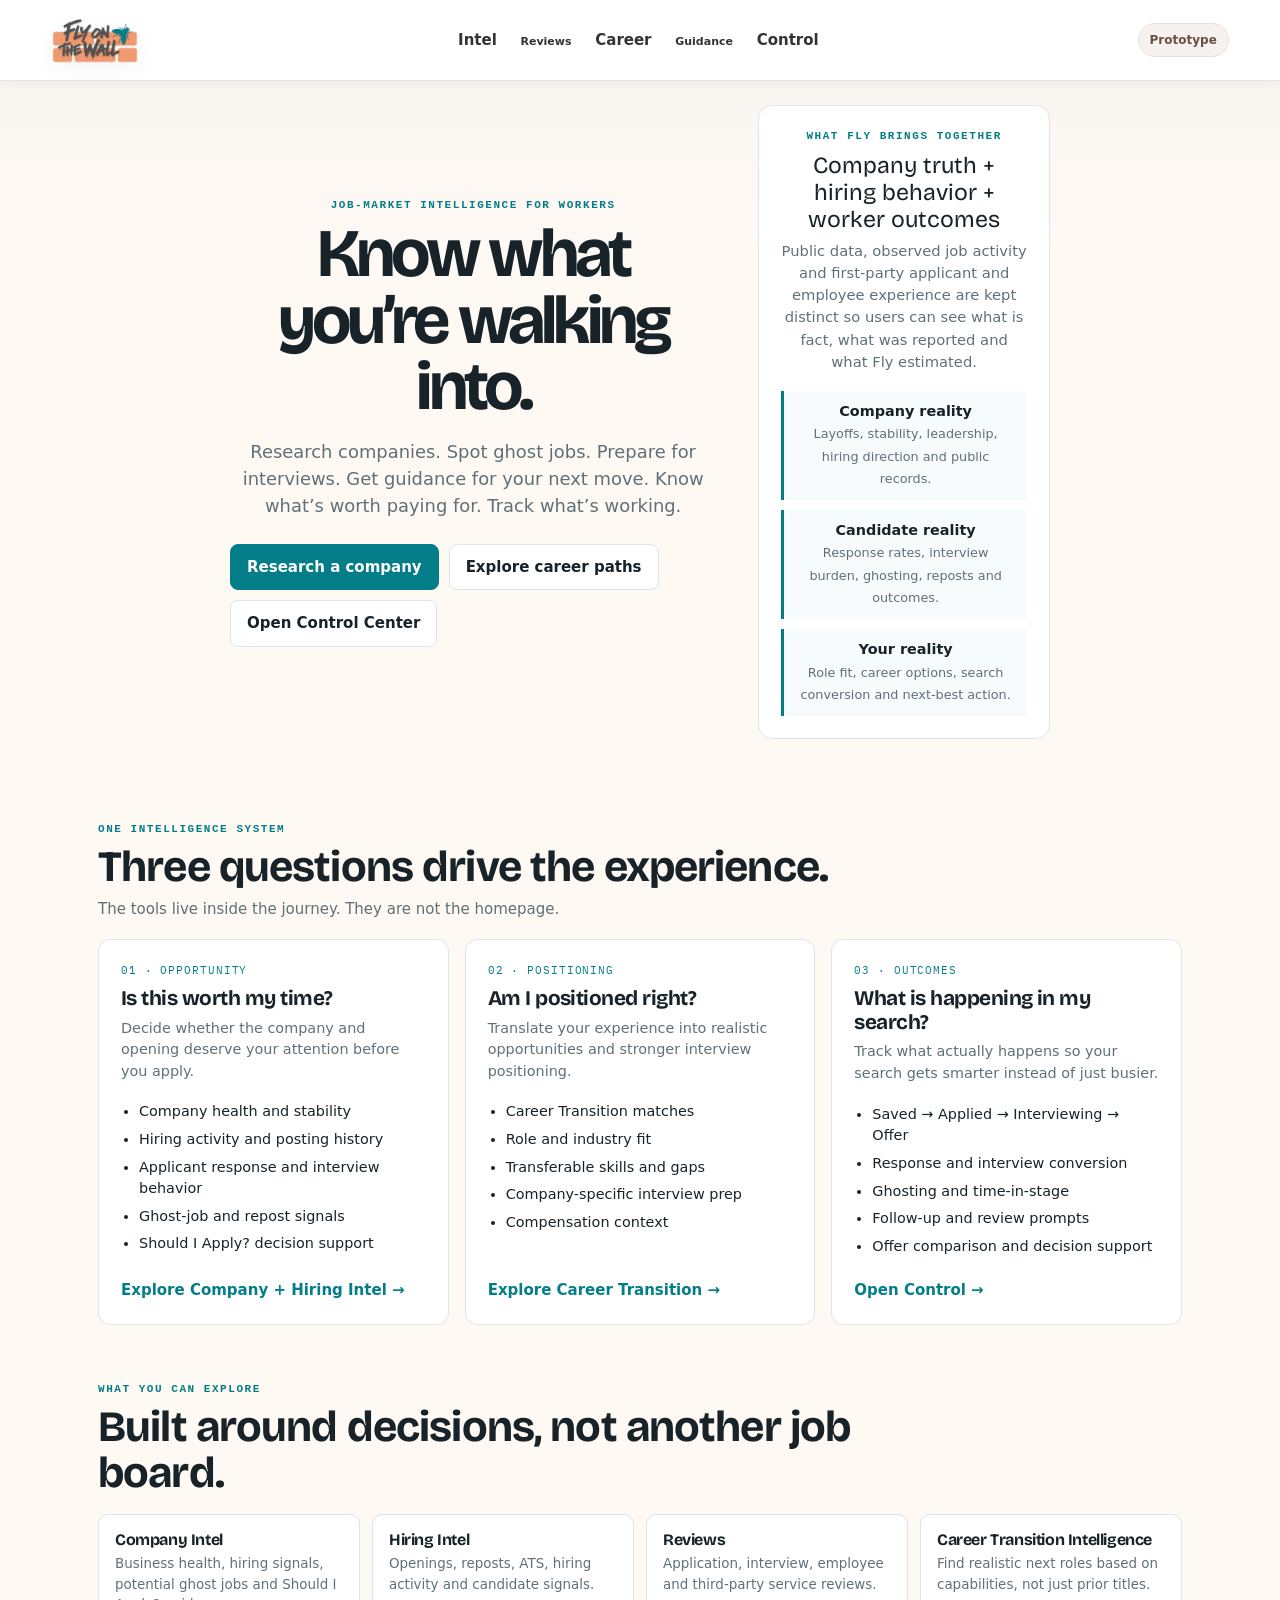
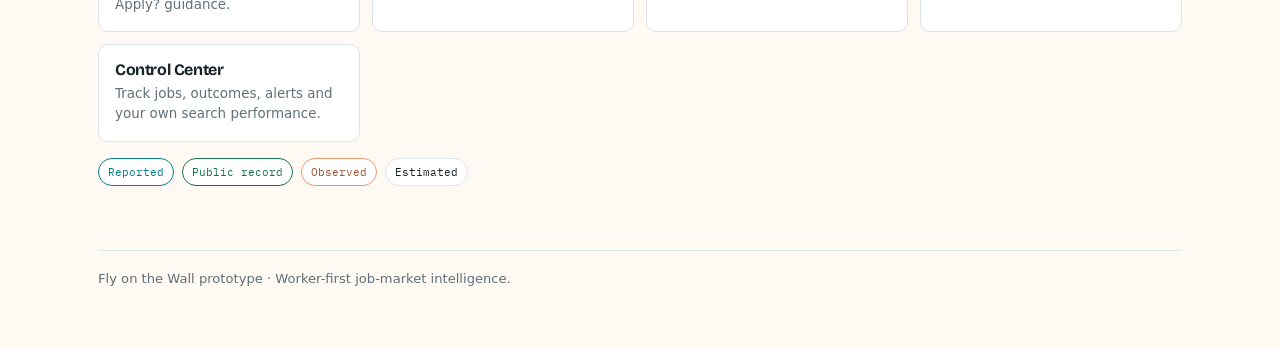
==== commit da232a2a: "Shorten Career navigation label only" ====
--- a/index.html
+++ b/index.html
@@ -84,7 +84,7 @@
         <a href="reviews.html#paid-service-reviews">Paid Service Reviews</a>
       </div>
     </div>
-    <a href="career-transition.html">Career Transition Intelligence</a>
+    <a href="career-transition.html">Career</a>
     <div class="nav-dropdown">
       <a class="nav-dropdown-trigger" href="guidance.html" aria-label="Open Guidance">Guidance</a>
       <div class="nav-dropdown-menu"><a href="interview-prep.html">Interview Prep</a><a href="guidance.html">Guidance Resources</a></div>
